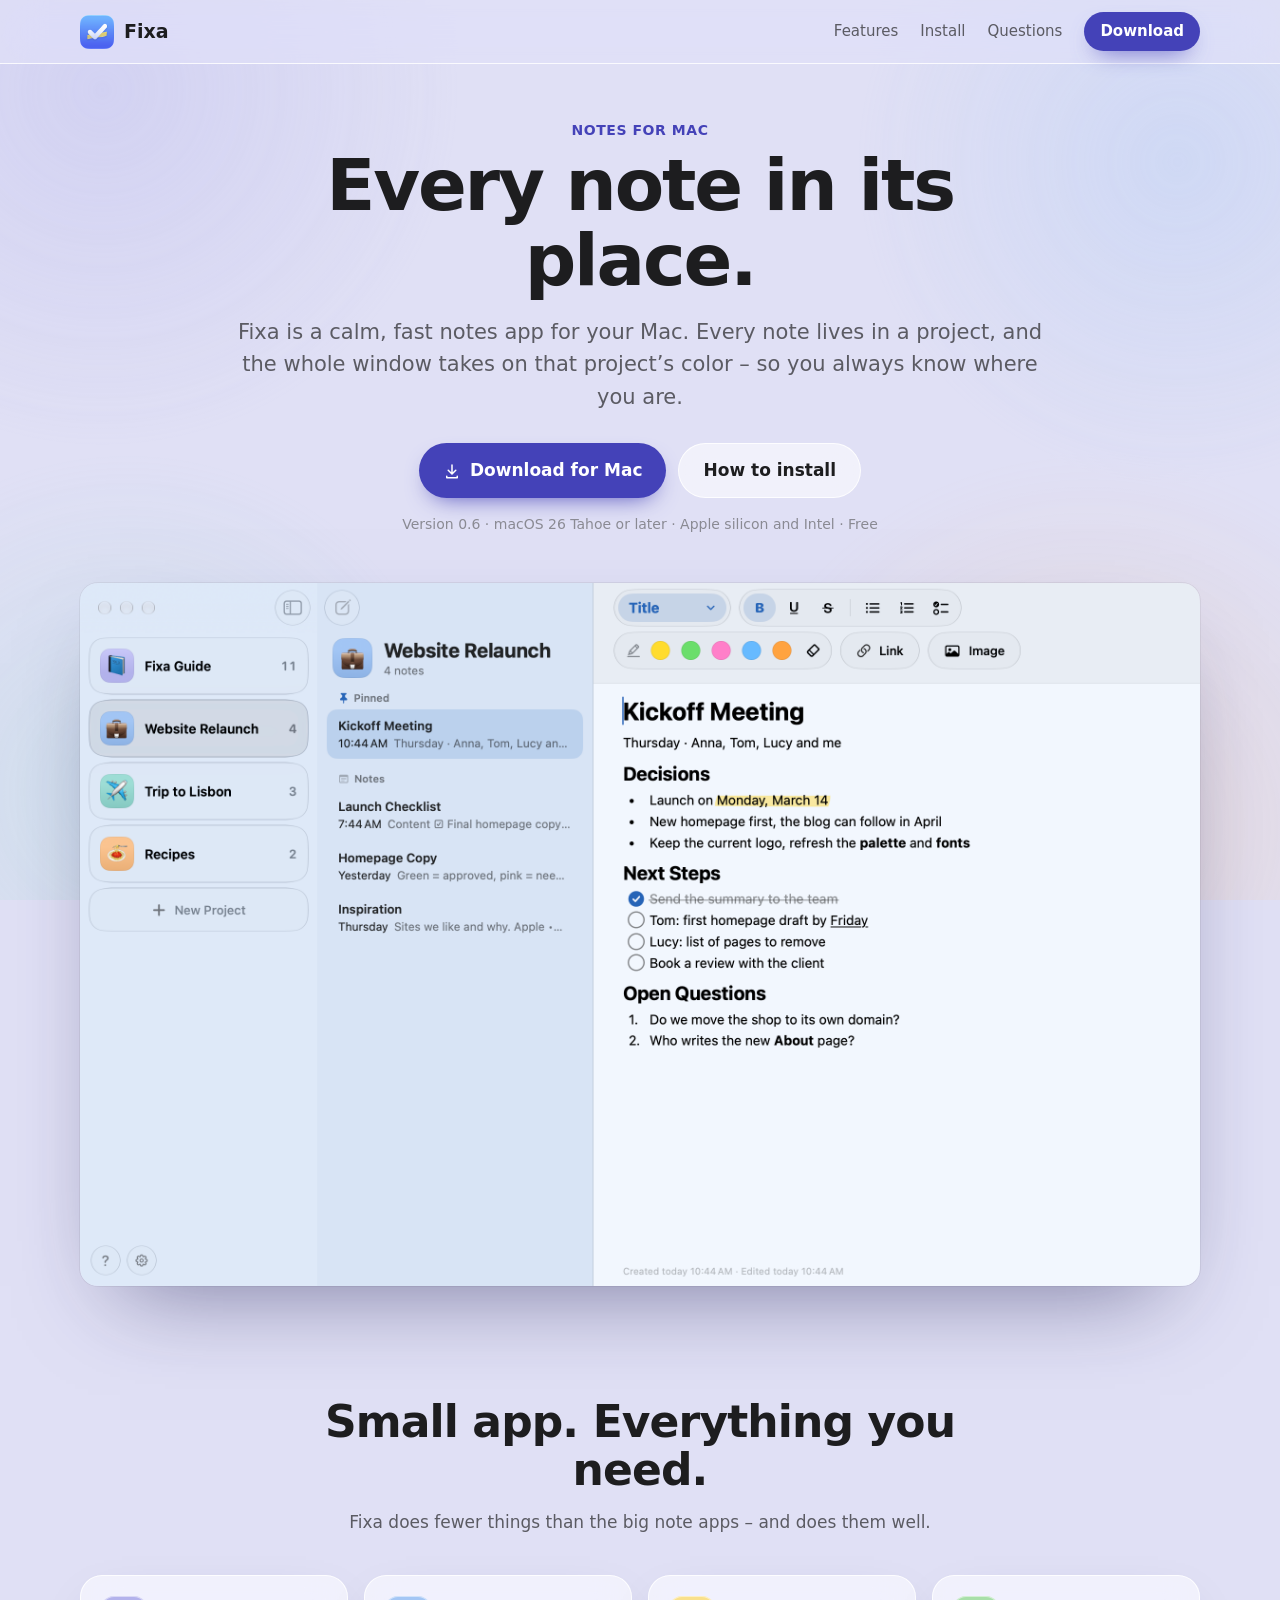
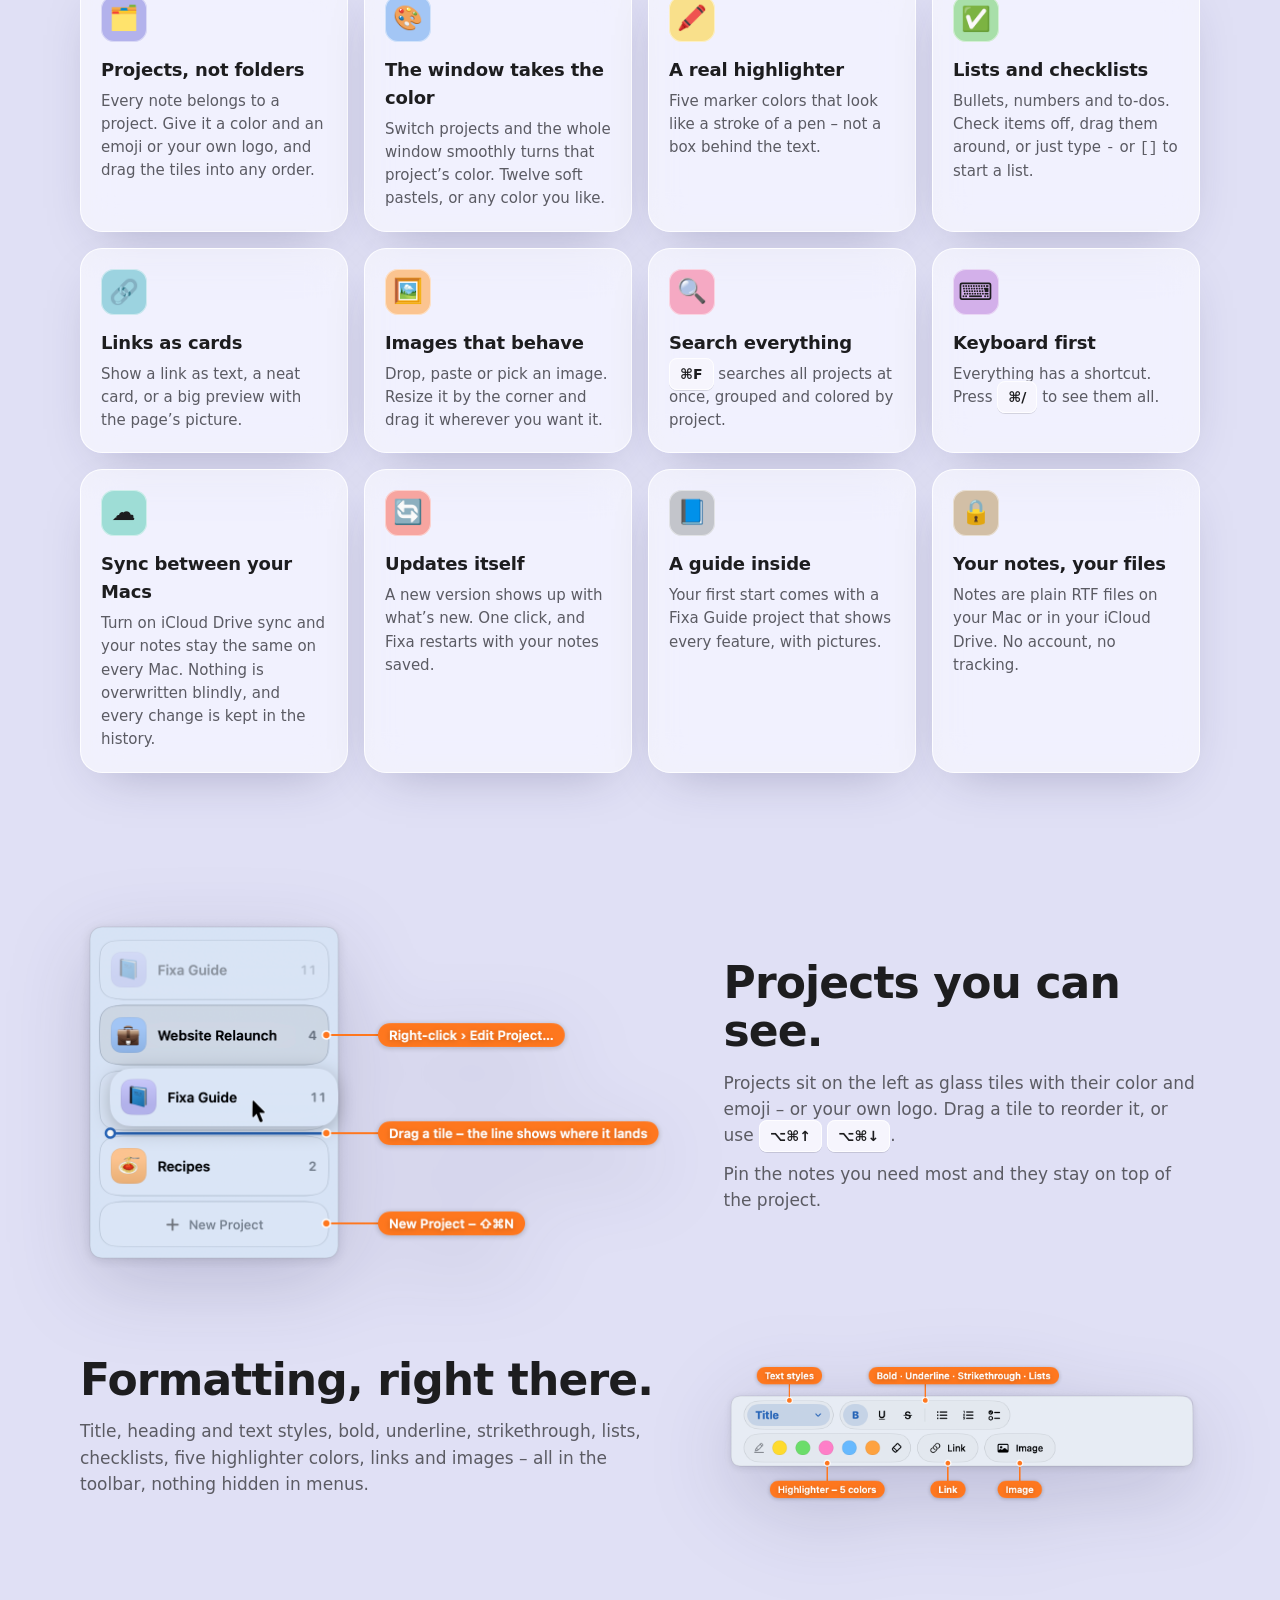
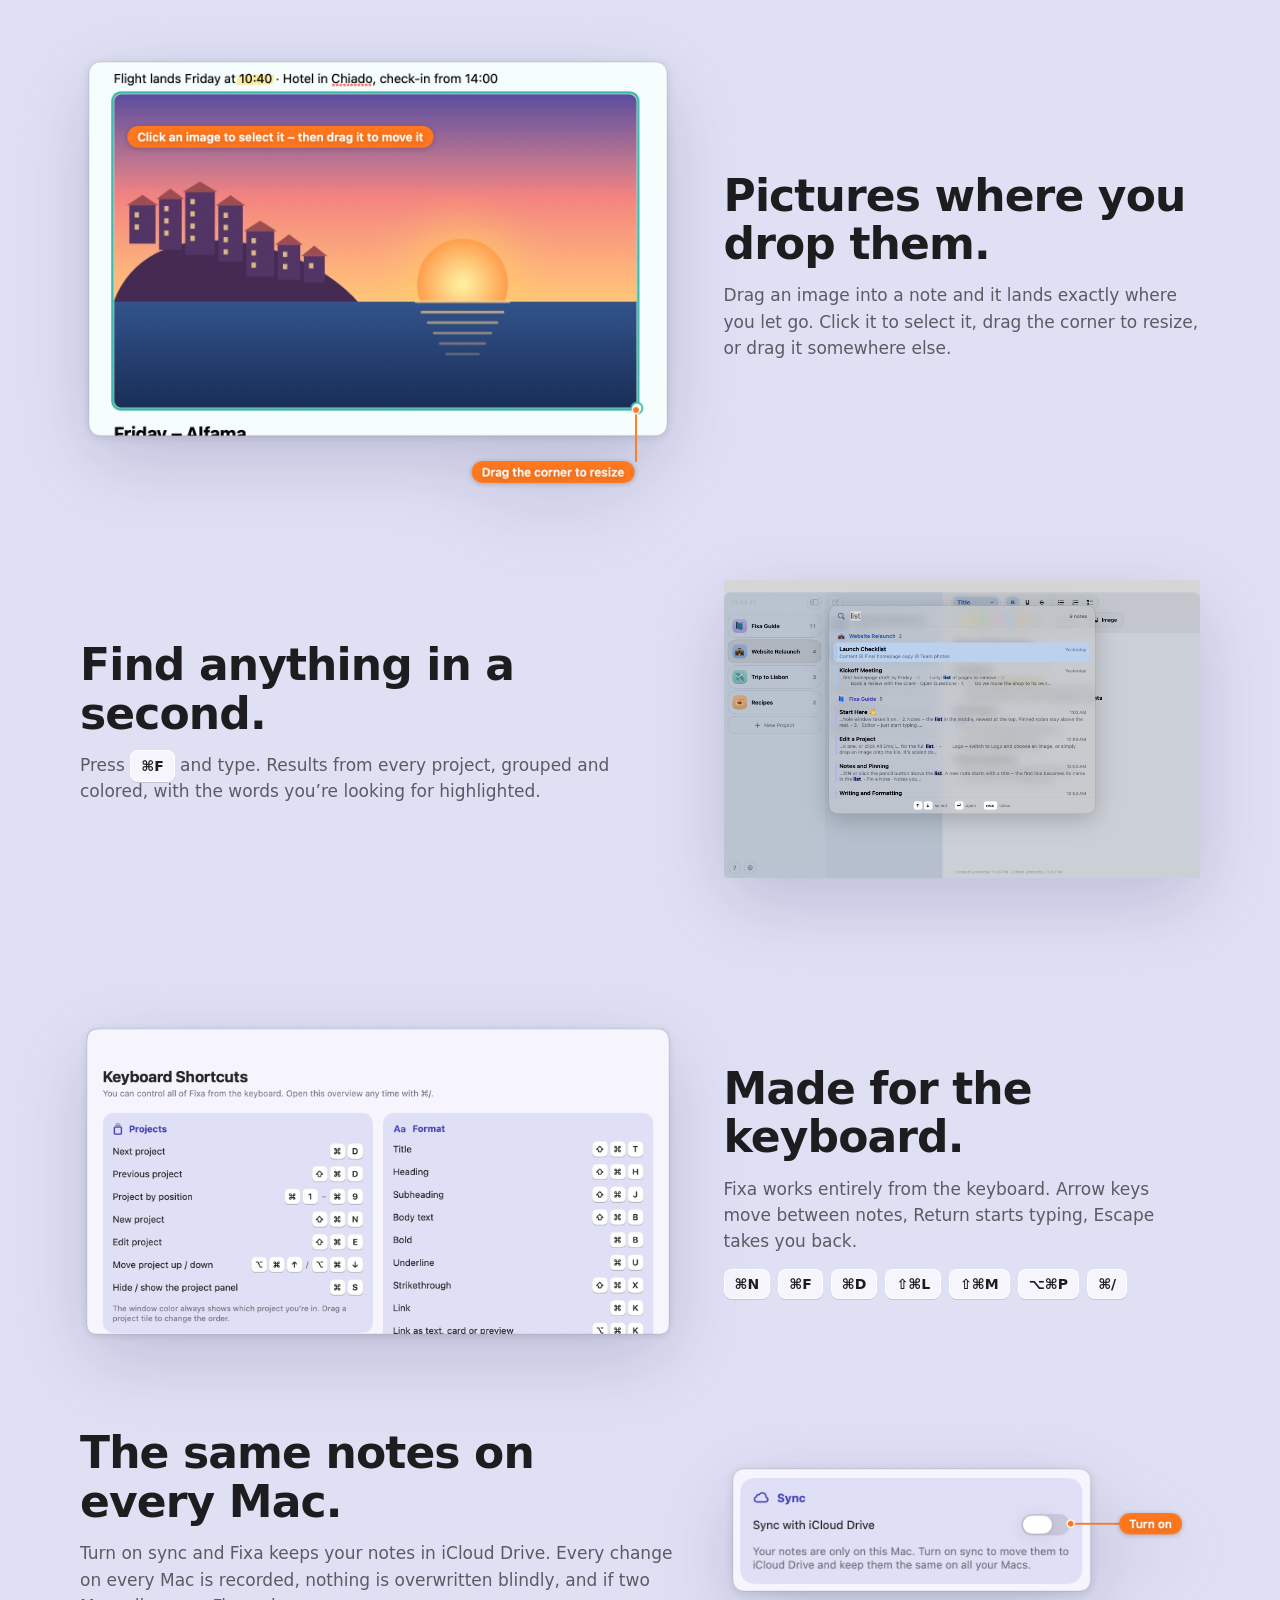
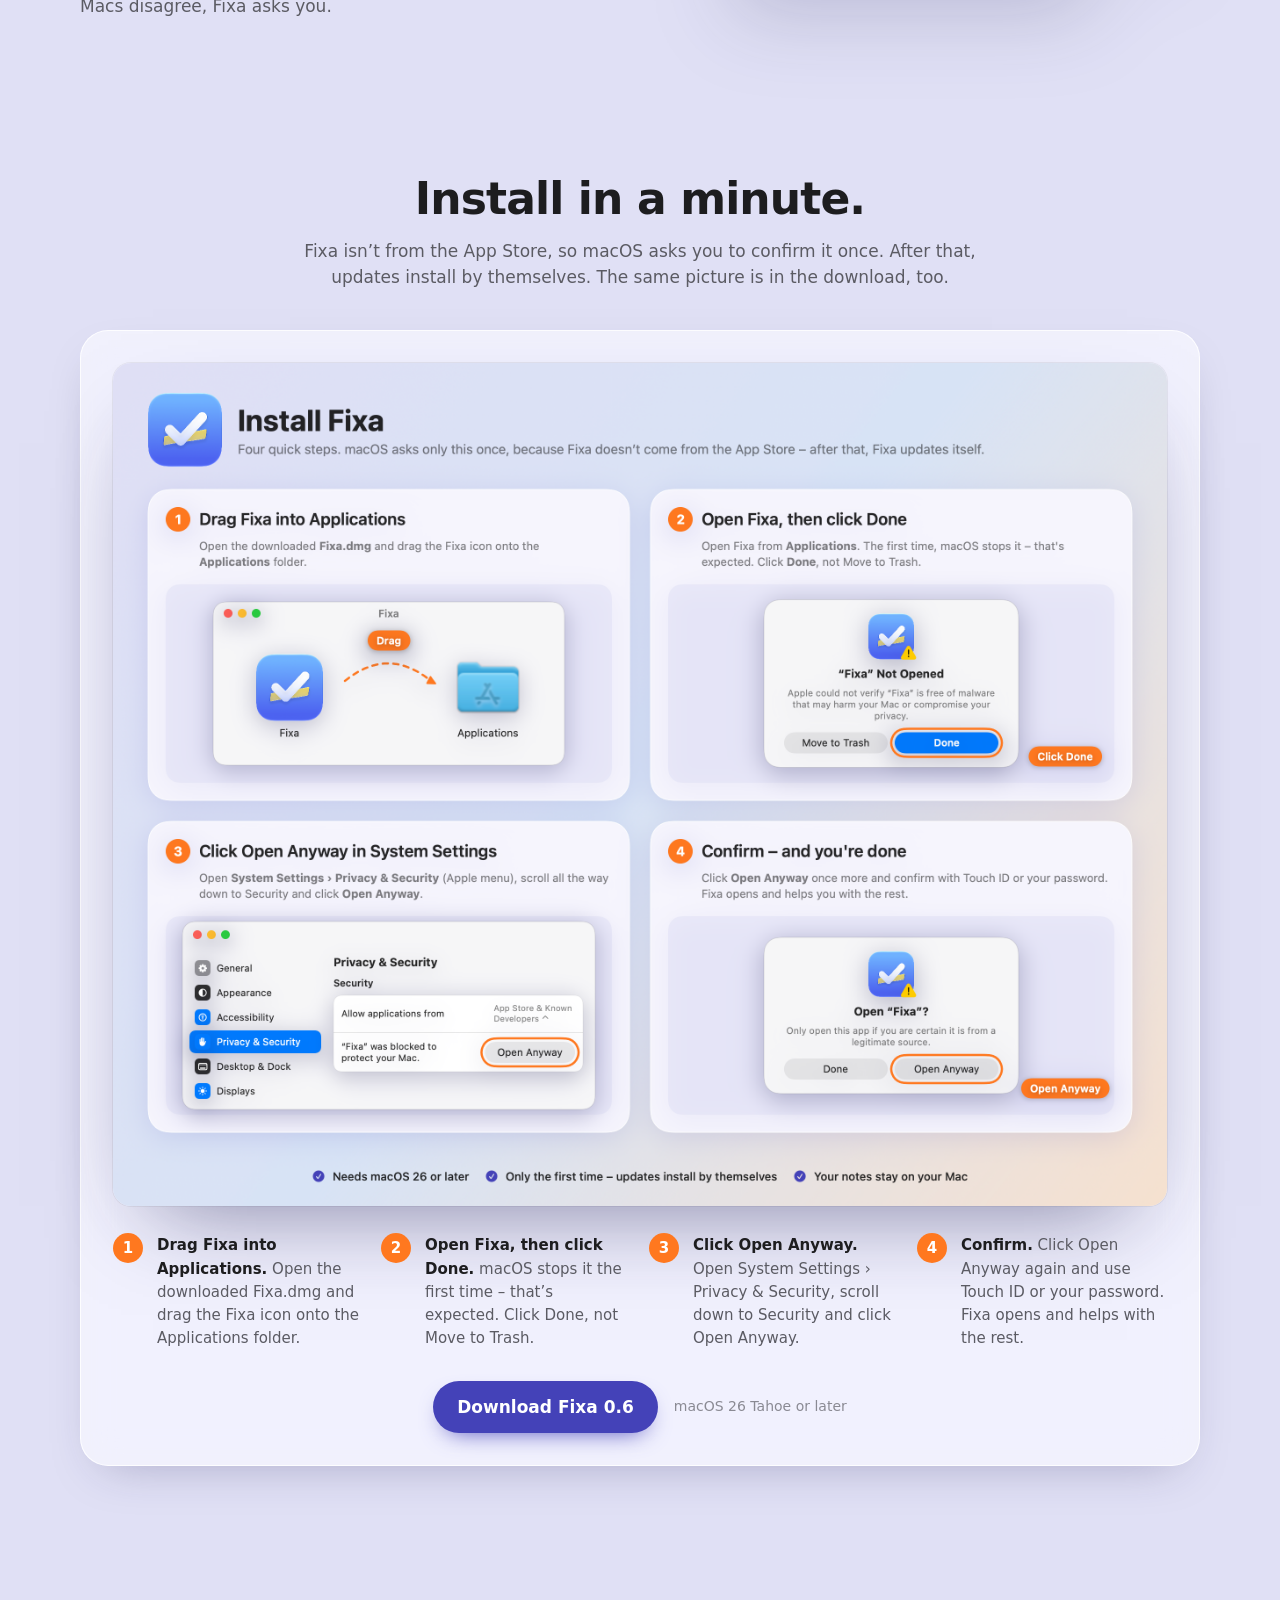
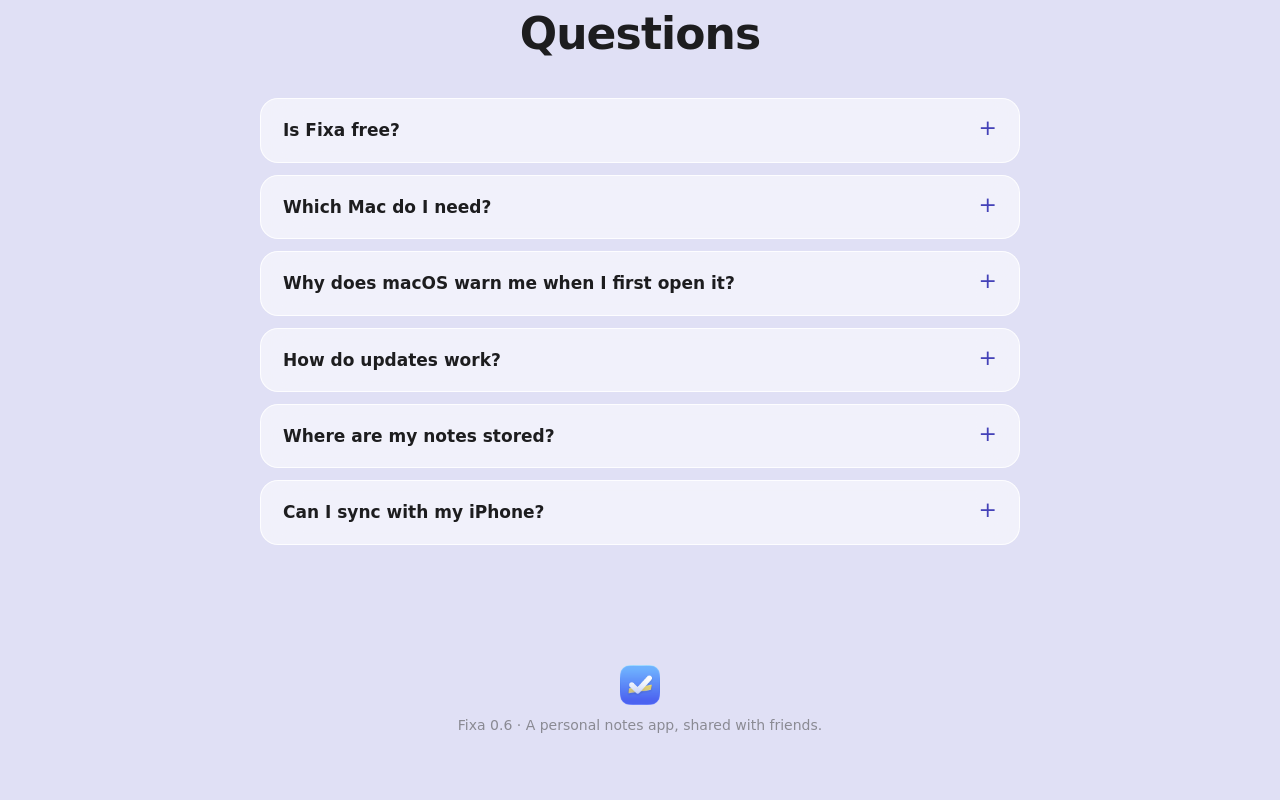
==== index.html @ 9f26b37b "Fixa 0.6 Co-Authored-By: Claude Opus 5.5 <noreply@anthropic.com>" ====
<!doctype html>
<html lang="en" data-project="lavender">
<head>
    <meta charset="utf-8">
    <meta name="viewport" content="width=device-width, initial-scale=1">
    <title>Fixa – Notes for Mac, Sorted by Project</title>
    <meta name="description" content="Fixa is a calm, fast notes app for the Mac. Every note lives in a project, and the whole window takes on that project’s color.">
    <meta name="theme-color" content="#E0E0F5" media="(prefers-color-scheme: light)">
    <meta name="theme-color" content="#2C2C33" media="(prefers-color-scheme: dark)">
    <meta property="og:title" content="Fixa – Notes for Mac, Sorted by Project">
    <meta property="og:description" content="A calm, fast notes app for the Mac. Projects, colors, a real highlighter, checklists and sync between your Macs.">
    <meta property="og:image" content="https://fixa-notes-app.github.io/images/window.png">
    <meta property="og:url" content="https://fixa-notes-app.github.io/">
    <meta property="og:type" content="website">
    <meta name="twitter:card" content="summary_large_image">
    <link rel="icon" type="image/png" href="images/icon.png">
    <link rel="apple-touch-icon" href="images/icon.png">
    <link rel="stylesheet" href="style.css">
</head>
<body>
<div class="blobs" aria-hidden="true"></div>

<header class="bar">
    <div class="wrap">
        <a class="brand" href="#top"><img src="images/icon.png" alt=""> Fixa</a>
        <nav>
            <a href="#features">Features</a>
            <a href="#install">Install</a>
            <a href="#faq">Questions</a>
            <a class="button small" href="https://github.com/fixa-notes-app/fixa-notes-app.github.io/releases/latest/download/Fixa.dmg">Download</a>
        </nav>
    </div>
</header>

<main id="top">
    <section class="hero" data-project="lavender">
        <div class="wrap">
            <p class="eyebrow">Notes for Mac</p>
            <h1>Every note in its place.</h1>
            <p class="lead">Fixa is a calm, fast notes app for your Mac. Every note lives in a project, and the whole window takes on that project’s color – so you always know where you are.</p>
            <div class="actions">
                <a class="button" href="https://github.com/fixa-notes-app/fixa-notes-app.github.io/releases/latest/download/Fixa.dmg">
                    <svg width="18" height="18" viewBox="0 0 24 24" aria-hidden="true"><path fill="currentColor" d="M12 3a1 1 0 0 1 1 1v9.59l3.3-3.3a1 1 0 1 1 1.4 1.42l-5 5a1 1 0 0 1-1.4 0l-5-5a1 1 0 1 1 1.4-1.42l3.3 3.3V4a1 1 0 0 1 1-1Zm-7 15a1 1 0 0 1 1 1v1h12v-1a1 1 0 1 1 2 0v2a1 1 0 0 1-1 1H5a1 1 0 0 1-1-1v-2a1 1 0 0 1 1-1Z"/></svg>
                    Download for Mac
                </a>
                <a class="button glass" href="#install">How to install</a>
            </div>
            <p class="meta">Version 0.6 · macOS 26 Tahoe or later · Apple silicon and Intel · Free</p>
            <img class="shot" src="images/window.png" width="2360" height="1480" alt="Fixa window: projects on the left, notes in the middle, the editor on the right">
        </div>
    </section>

    <section id="features" data-project="blue">
        <div class="wrap">
            <div class="section-head">
                <h2>Small app. Everything you need.</h2>
                <p>Fixa does fewer things than the big note apps – and does them well.</p>
            </div>
            <div class="features">
                <article class="tile" style="--tile: #B3B2EC"><div class="badge">🗂️</div><h3>Projects, not folders</h3><p>Every note belongs to a project. Give it a color and an emoji or your own logo, and drag the tiles into any order.</p></article>
                <article class="tile" style="--tile: #A3C6F5"><div class="badge">🎨</div><h3>The window takes the color</h3><p>Switch projects and the whole window smoothly turns that project’s color. Twelve soft pastels, or any color you like.</p></article>
                <article class="tile" style="--tile: #F9E08B"><div class="badge">🖍️</div><h3>A real highlighter</h3><p>Five marker colors that look like a stroke of a pen – not a box behind the text.</p></article>
                <article class="tile" style="--tile: #A8DFA9"><div class="badge">✅</div><h3>Lists and checklists</h3><p>Bullets, numbers and to-dos. Check items off, drag them around, or just type <code>-</code> or <code>[]</code> to start a list.</p></article>
                <article class="tile" style="--tile: #9CD3E0"><div class="badge">🔗</div><h3>Links as cards</h3><p>Show a link as text, a neat card, or a big preview with the page’s picture.</p></article>
                <article class="tile" style="--tile: #FBC490"><div class="badge">🖼️</div><h3>Images that behave</h3><p>Drop, paste or pick an image. Resize it by the corner and drag it wherever you want it.</p></article>
                <article class="tile" style="--tile: #F5A9C3"><div class="badge">🔍</div><h3>Search everything</h3><p><kbd>⌘F</kbd> searches all projects at once, grouped and colored by project.</p></article>
                <article class="tile" style="--tile: #D3B0EA"><div class="badge">⌨️</div><h3>Keyboard first</h3><p>Everything has a shortcut. Press <kbd>⌘/</kbd> to see them all.</p></article>
                <article class="tile" style="--tile: #9EDDD6"><div class="badge">☁️</div><h3>Sync between your Macs</h3><p>Turn on iCloud Drive sync and your notes stay the same on every Mac. Nothing is overwritten blindly, and every change is kept in the history.</p></article>
                <article class="tile" style="--tile: #F7A5A0"><div class="badge">🔄</div><h3>Updates itself</h3><p>A new version shows up with what’s new. One click, and Fixa restarts with your notes saved.</p></article>
                <article class="tile" style="--tile: #C3C5CB"><div class="badge">📘</div><h3>A guide inside</h3><p>Your first start comes with a Fixa Guide project that shows every feature, with pictures.</p></article>
                <article class="tile" style="--tile: #D2BFA6"><div class="badge">🔒</div><h3>Your notes, your files</h3><p>Notes are plain RTF files on your Mac or in your iCloud Drive. No account, no tracking.</p></article>
            </div>
        </div>
    </section>

    <section data-project="teal">
        <div class="wrap">
            <div class="showcase">
                <img class="shot" src="images/guide-projects.png" width="1200" height="708" loading="lazy" alt="Project tiles with a drag in progress">
                <div class="text">
                    <h2>Projects you can see.</h2>
                    <p>Projects sit on the left as glass tiles with their color and emoji – or your own logo. Drag a tile to reorder it, or use <kbd>⌥⌘↑</kbd> <kbd>⌥⌘↓</kbd>.</p>
                    <p>Pin the notes you need most and they stay on top of the project.</p>
                </div>
            </div>
            <div class="showcase flip">
                <img class="shot" src="images/guide-format-bar.png" width="1310" height="392" loading="lazy" alt="Formatting toolbar: text styles, bold, underline, strikethrough, lists, highlighter colors, link and image">
                <div class="text">
                    <h2>Formatting, right there.</h2>
                    <p>Title, heading and text styles, bold, underline, strikethrough, lists, checklists, five highlighter colors, links and images – all in the toolbar, nothing hidden in menus.</p>
                </div>
            </div>
        </div>
    </section>

    <section data-project="peach">
        <div class="wrap">
            <div class="showcase">
                <img class="shot" src="images/guide-images.png" width="1310" height="964" loading="lazy" alt="A selected image in a note with a resize handle">
                <div class="text">
                    <h2>Pictures where you drop them.</h2>
                    <p>Drag an image into a note and it lands exactly where you let go. Click it to select it, drag the corner to resize, or drag it somewhere else.</p>
                </div>
            </div>
            <div class="showcase flip">
                <img class="shot" src="images/guide-search.png" width="1840" height="1154" loading="lazy" alt="Search across all projects with results grouped by project">
                <div class="text">
                    <h2>Find anything in a second.</h2>
                    <p>Press <kbd>⌘F</kbd> and type. Results from every project, grouped and colored, with the words you’re looking for highlighted.</p>
                </div>
            </div>
        </div>
    </section>

    <section data-project="pink">
        <div class="wrap">
            <div class="showcase">
                <img class="shot" src="images/guide-shortcuts.png" width="1680" height="900" loading="lazy" alt="Keyboard shortcuts overview">
                <div class="text">
                    <h2>Made for the keyboard.</h2>
                    <p>Fixa works entirely from the keyboard. Arrow keys move between notes, Return starts typing, Escape takes you back.</p>
                    <div class="keys"><kbd>⌘N</kbd><kbd>⌘F</kbd><kbd>⌘D</kbd><kbd>⇧⌘L</kbd><kbd>⇧⌘M</kbd><kbd>⌥⌘P</kbd><kbd>⌘/</kbd></div>
                </div>
            </div>
            <div class="showcase flip">
                <img class="shot" src="images/guide-sync.png" width="1060" height="312" loading="lazy" alt="Sync with iCloud Drive switch in Settings">
                <div class="text">
                    <h2>The same notes on every Mac.</h2>
                    <p>Turn on sync and Fixa keeps your notes in iCloud Drive. Every change on every Mac is recorded, nothing is overwritten blindly, and if two Macs disagree, Fixa asks you.</p>
                </div>
            </div>
        </div>
    </section>

    <section id="install" data-project="green">
        <div class="wrap">
            <div class="section-head">
                <h2>Install in a minute.</h2>
                <p>Fixa isn’t from the App Store, so macOS asks you to confirm it once. After that, updates install by themselves. The same picture is in the download, too.</p>
            </div>
            <div class="card">
                <img class="shot" src="images/install.png" width="2400" height="1920" loading="lazy" alt="Four installation steps: drag Fixa into Applications, open it and click Done, click Open Anyway in System Settings › Privacy & Security, confirm Open Anyway">
                <ol class="steps">
                    <li><strong>Drag Fixa into Applications.</strong> Open the downloaded Fixa.dmg and drag the Fixa icon onto the Applications folder.</li>
                    <li><strong>Open Fixa, then click Done.</strong> macOS stops it the first time – that’s expected. Click Done, not Move to Trash.</li>
                    <li><strong>Click Open Anyway.</strong> Open System Settings › Privacy & Security, scroll down to Security and click Open Anyway.</li>
                    <li><strong>Confirm.</strong> Click Open Anyway again and use Touch ID or your password. Fixa opens and helps with the rest.</li>
                </ol>
                <div class="install-download">
                    <a class="button" href="https://github.com/fixa-notes-app/fixa-notes-app.github.io/releases/latest/download/Fixa.dmg">Download Fixa 0.6</a>
                    <span>macOS 26 Tahoe or later</span>
                </div>
            </div>
        </div>
    </section>

    <section id="faq" data-project="lilac">
        <div class="wrap">
            <div class="section-head">
                <h2>Questions</h2>
            </div>
            <div class="faq">
                <details>
                    <summary>Is Fixa free?</summary>
                    <p>Yes. It’s a personal project, shared with friends.</p>
                </details>
                <details>
                    <summary>Which Mac do I need?</summary>
                    <p>Any Mac with macOS 26 Tahoe or later – Apple silicon or Intel.</p>
                </details>
                <details>
                    <summary>Why does macOS warn me when I first open it?</summary>
                    <p>Apps from outside the App Store need a paid Apple developer certificate to skip that warning. Fixa doesn’t have one, so macOS asks you to confirm it once – see <a href="#install">Install</a>. Updates come from inside Fixa and don’t ask again.</p>
                </details>
                <details>
                    <summary>How do updates work?</summary>
                    <p>Fixa checks for a new version once a day while you’re using it. You’ll see what’s new and update with one click – your notes are saved and Fixa opens again. Only updates signed by the author are installed.</p>
                </details>
                <details>
                    <summary>Where are my notes stored?</summary>
                    <p>In a folder on your Mac, or with sync turned on in iCloud Drive › Fixa. Every note is a regular RTF file, so you can open it even without Fixa – in TextEdit, for example.</p>
                </details>
                <details>
                    <summary>Can I sync with my iPhone?</summary>
                    <p>Not yet – Fixa is a Mac app. Sync works between all your Macs signed in to the same Apple Account.</p>
                </details>
            </div>
        </div>
    </section>
</main>

<footer>
    <img src="images/icon.png" alt="">
    Fixa 0.6 · A personal notes app, shared with friends.
</footer>

<script>
    // Stránka se přebarvuje podle sekce uprostřed obrazovky – jako okno Fixy při přepnutí projektu.
    const sections = [...document.querySelectorAll("section[data-project]")];
    const root = document.documentElement;
    const observer = new IntersectionObserver((entries) => {
        for (const entry of entries) {
            if (entry.isIntersecting) root.dataset.project = entry.target.dataset.project;
        }
    }, { rootMargin: "-45% 0px -45% 0px" });
    sections.forEach((section) => observer.observe(section));
</script>
</body>
</html>
---- style.css ----
/* Web Fixy – barvy jsou motivy projektů z aplikace (ProjectTheme: canvas, paper, accent) a stránka se při posouvání
   plynule přebarvuje podle sekce, stejně jako okno Fixy při přepnutí projektu. */

@property --canvas { syntax: '<color>'; inherits: true; initial-value: #E0E0F5; }
@property --paper { syntax: '<color>'; inherits: true; initial-value: #F6F5FD; }
@property --accent { syntax: '<color>'; inherits: true; initial-value: #4442B8; }

:root {
    --canvas: #E0E0F5;
    --paper: #F6F5FD;
    --accent: #4442B8;
    --ink: #1d1d1f;
    --ink-2: #5b5b63;
    --ink-3: #8a8a93;
    --glass: rgba(255, 255, 255, 0.55);
    --glass-edge: rgba(255, 255, 255, 0.85);
    --shadow: 0 18px 50px -24px rgba(40, 36, 90, 0.35);
    --callout: #FF781F;
    color-scheme: light;
    transition: --canvas 0.6s ease, --paper 0.6s ease, --accent 0.6s ease;
}

:root[data-project="lavender"] { --canvas: #E0E0F5; --paper: #F6F5FD; --accent: #4442B8; }
:root[data-project="blue"]     { --canvas: #D8E4F5; --paper: #F3F7FD; --accent: #2765B8; }
:root[data-project="teal"]     { --canvas: #DCF5F2; --paper: #F4FDFC; --accent: #1E8C80; }
:root[data-project="peach"]    { --canvas: #F5E2D0; --paper: #FDF6F0; --accent: #B8671C; }
:root[data-project="pink"]     { --canvas: #F5DAE3; --paper: #FDF3F7; --accent: #B82F5D; }
:root[data-project="green"]    { --canvas: #E0F5E0; --paper: #F5FDF6; --accent: #2E8C30; }
:root[data-project="lilac"]    { --canvas: #ECE0F5; --paper: #FAF5FD; --accent: #8941B8; }

@media (prefers-color-scheme: dark) {
    :root {
        --ink: #f5f5f7;
        --ink-2: #b4b4bc;
        --ink-3: #85858e;
        --glass: rgba(255, 255, 255, 0.06);
        --glass-edge: rgba(255, 255, 255, 0.12);
        --shadow: 0 18px 50px -24px rgba(0, 0, 0, 0.7);
        color-scheme: dark;
    }
    :root, :root[data-project="lavender"] { --canvas: #2C2C33; --paper: #212024; --accent: #817FE5; }
    :root[data-project="blue"]  { --canvas: #292D33; --paper: #1F2124; --accent: #679DE5; }
    :root[data-project="teal"]  { --canvas: #2B3332; --paper: #202423; --accent: #75E5D9; }
    :root[data-project="peach"] { --canvas: #332C26; --paper: #24211E; --accent: #E59950; }
    :root[data-project="pink"]  { --canvas: #332A2D; --paper: #242021; --accent: #E56E97; }
    :root[data-project="green"] { --canvas: #2C332C; --paper: #202421; --accent: #7FE581; }
    :root[data-project="lilac"] { --canvas: #302C33; --paper: #222024; --accent: #BD7FE5; }
}

* { box-sizing: border-box; }

html { scroll-behavior: smooth; scroll-padding-top: 80px; }

body {
    margin: 0;
    background: var(--canvas);
    color: var(--ink);
    font: 17px/1.55 -apple-system, BlinkMacSystemFont, "SF Pro Text", "Helvetica Neue", system-ui, sans-serif;
    -webkit-font-smoothing: antialiased;
    overflow-x: hidden;
}

/* Měkké barevné skvrny za sklem (jako pastelové dlaždice projektů). */
.blobs {
    position: fixed;
    inset: 0;
    z-index: -1;
    pointer-events: none;
    background:
        radial-gradient(40vw 40vw at 8% 10%, color-mix(in srgb, #B3B2EC 55%, transparent), transparent 70%),
        radial-gradient(36vw 36vw at 92% 18%, color-mix(in srgb, #A3C6F5 50%, transparent), transparent 70%),
        radial-gradient(42vw 42vw at 85% 92%, color-mix(in srgb, #FBC490 40%, transparent), transparent 70%),
        radial-gradient(38vw 38vw at 10% 88%, color-mix(in srgb, #9EDDD6 45%, transparent), transparent 70%);
    opacity: 0.55;
}
@media (prefers-color-scheme: dark) { .blobs { opacity: 0.16; } }

a { color: var(--accent); text-decoration: none; }
a:hover { text-decoration: underline; }

.wrap { width: min(1120px, 100% - 32px); margin-inline: auto; }

/* Lišta */
.bar {
    position: sticky;
    top: 0;
    z-index: 10;
    padding: 12px 0;
    background: color-mix(in srgb, var(--canvas) 70%, transparent);
    backdrop-filter: blur(20px) saturate(1.5);
    -webkit-backdrop-filter: blur(20px) saturate(1.5);
    border-bottom: 1px solid var(--glass-edge);
}
.bar .wrap { display: flex; align-items: center; gap: 12px; }
.brand { display: flex; align-items: center; gap: 10px; font-weight: 700; font-size: 19px; color: var(--ink); }
.brand:hover { text-decoration: none; }
.brand img { width: 34px; height: 34px; }
.bar nav { margin-left: auto; display: flex; align-items: center; gap: 22px; font-size: 15px; }
.bar nav a:not(.button) { color: var(--ink-2); }
@media (max-width: 720px) { .bar nav a:not(.button) { display: none; } }

/* Tlačítka – plné v akcentu (jako hlavní tlačítko Fixy) a skleněné */
.button {
    display: inline-flex;
    align-items: center;
    gap: 9px;
    padding: 13px 24px;
    border-radius: 999px;
    font-weight: 600;
    font-size: 17px;
    background: var(--accent);
    color: #fff;
    box-shadow: 0 10px 24px -12px var(--accent);
    transition: transform 0.15s ease, box-shadow 0.15s ease;
}
.button:hover { text-decoration: none; transform: translateY(-1px); box-shadow: 0 14px 28px -12px var(--accent); }
.button.small { padding: 8px 16px; font-size: 15px; }
.button.glass {
    background: var(--glass);
    color: var(--ink);
    border: 1px solid var(--glass-edge);
    box-shadow: none;
    backdrop-filter: blur(16px);
    -webkit-backdrop-filter: blur(16px);
}
@media (prefers-color-scheme: dark) { .button:not(.glass) { color: #111; } }

/* Úvod – bez velké ikony (je v liště), aby byl snímek okna vidět hned bez posouvání. */
.hero { padding: 56px 0 40px; text-align: center; }
.eyebrow { font-size: 14px; font-weight: 600; letter-spacing: 0.04em; text-transform: uppercase; color: var(--accent); margin: 0 0 6px; }
h1 { font-size: clamp(40px, 7vw, 72px); line-height: 1.04; letter-spacing: -0.03em; margin: 0 auto 18px; max-width: 13ch; }
.lead { font-size: clamp(18px, 2.2vw, 21px); color: var(--ink-2); max-width: 40em; margin: 0 auto 30px; }
.actions { display: flex; flex-wrap: wrap; gap: 12px; justify-content: center; }
.meta { margin-top: 16px; font-size: 14px; color: var(--ink-3); }
.shot {
    display: block;
    width: 100%;
    height: auto;
    border-radius: 18px;
    box-shadow: 0 40px 90px -40px rgba(30, 28, 80, 0.55), 0 0 0 1px rgba(0, 0, 0, 0.06);
}
.hero .shot { margin-top: 48px; }

/* Sekce */
section { padding: 72px 0; }
h2 { font-size: clamp(30px, 4.4vw, 44px); line-height: 1.1; letter-spacing: -0.02em; margin: 0 0 14px; }
.section-head { text-align: center; max-width: 40em; margin: 0 auto 40px; }
.section-head p { color: var(--ink-2); margin: 0; }

/* Funkce – jako dlaždice projektů: emoji na pastelové barvě, název, text */
.features { display: grid; grid-template-columns: repeat(auto-fill, minmax(250px, 1fr)); gap: 16px; }
.tile {
    padding: 20px;
    border-radius: 22px;
    background: var(--glass);
    border: 1px solid var(--glass-edge);
    backdrop-filter: blur(18px) saturate(1.4);
    -webkit-backdrop-filter: blur(18px) saturate(1.4);
    box-shadow: var(--shadow);
}
.tile .badge {
    width: 46px;
    height: 46px;
    border-radius: 13px;
    display: grid;
    place-items: center;
    font-size: 24px;
    background: var(--tile);
    box-shadow: inset 0 0 0 1px rgba(255, 255, 255, 0.5);
}
.tile h3 { margin: 14px 0 6px; font-size: 18px; letter-spacing: -0.01em; }
.tile p { margin: 0; font-size: 15px; color: var(--ink-2); }

/* Ukázky – snímek a text vedle sebe */
.showcase { display: grid; grid-template-columns: 1.25fr 1fr; gap: 48px; align-items: center; }
.showcase + .showcase { margin-top: 88px; }
.showcase.flip .text { order: -1; }
.showcase .text p { color: var(--ink-2); margin: 0 0 12px; }
/* Obrázky z návodu mají vlastní rámeček – bez dalšího stínu a zaoblení. */
.showcase .shot { border-radius: 0; box-shadow: none; filter: drop-shadow(0 24px 40px rgba(30, 28, 80, 0.18)); }
.keys { display: flex; flex-wrap: wrap; gap: 8px; margin-top: 14px; }
kbd {
    font: 600 14px/1 -apple-system, BlinkMacSystemFont, system-ui, sans-serif;
    padding: 7px 10px;
    border-radius: 8px;
    background: var(--paper);
    border: 1px solid var(--glass-edge);
    box-shadow: 0 1px 0 rgba(0, 0, 0, 0.12);
    color: var(--ink);
}
@media (max-width: 820px) {
    .showcase { grid-template-columns: 1fr; gap: 22px; }
    .showcase.flip .text { order: 0; }
}

/* Instalace */
.card {
    padding: clamp(18px, 3vw, 32px);
    border-radius: 28px;
    background: var(--glass);
    border: 1px solid var(--glass-edge);
    backdrop-filter: blur(18px) saturate(1.4);
    -webkit-backdrop-filter: blur(18px) saturate(1.4);
    box-shadow: var(--shadow);
}
.steps { display: grid; grid-template-columns: repeat(auto-fit, minmax(230px, 1fr)); gap: 18px; padding: 0; margin: 28px 0 0; list-style: none; counter-reset: step; }
.steps li { counter-increment: step; position: relative; padding-left: 44px; color: var(--ink-2); font-size: 15px; }
.steps li strong { color: var(--ink); }
.steps li::before {
    content: counter(step);
    position: absolute;
    left: 0;
    top: -1px;
    width: 30px;
    height: 30px;
    border-radius: 50%;
    display: grid;
    place-items: center;
    font-weight: 700;
    color: #fff;
    background: var(--callout);
}
.install-download { display: flex; flex-wrap: wrap; align-items: center; gap: 16px; justify-content: center; margin-top: 30px; }
.install-download span { color: var(--ink-3); font-size: 14px; }

/* Otázky */
.faq { max-width: 760px; margin: 0 auto; display: grid; gap: 12px; }
details {
    padding: 18px 22px;
    border-radius: 18px;
    background: var(--glass);
    border: 1px solid var(--glass-edge);
    backdrop-filter: blur(18px);
    -webkit-backdrop-filter: blur(18px);
}
summary { cursor: pointer; font-weight: 600; list-style: none; display: flex; justify-content: space-between; gap: 12px; }
summary::-webkit-details-marker { display: none; }
summary::after { content: "+"; color: var(--accent); font-weight: 400; font-size: 22px; line-height: 1; }
details[open] summary::after { content: "–"; }
details p { margin: 10px 0 0; color: var(--ink-2); font-size: 16px; }

footer { padding: 48px 0 64px; text-align: center; color: var(--ink-3); font-size: 14px; }
footer img { width: 40px; height: 40px; display: block; margin: 0 auto 10px; }

@media (prefers-reduced-motion: reduce) {
    html { scroll-behavior: auto; }
    :root { transition: none; }
}
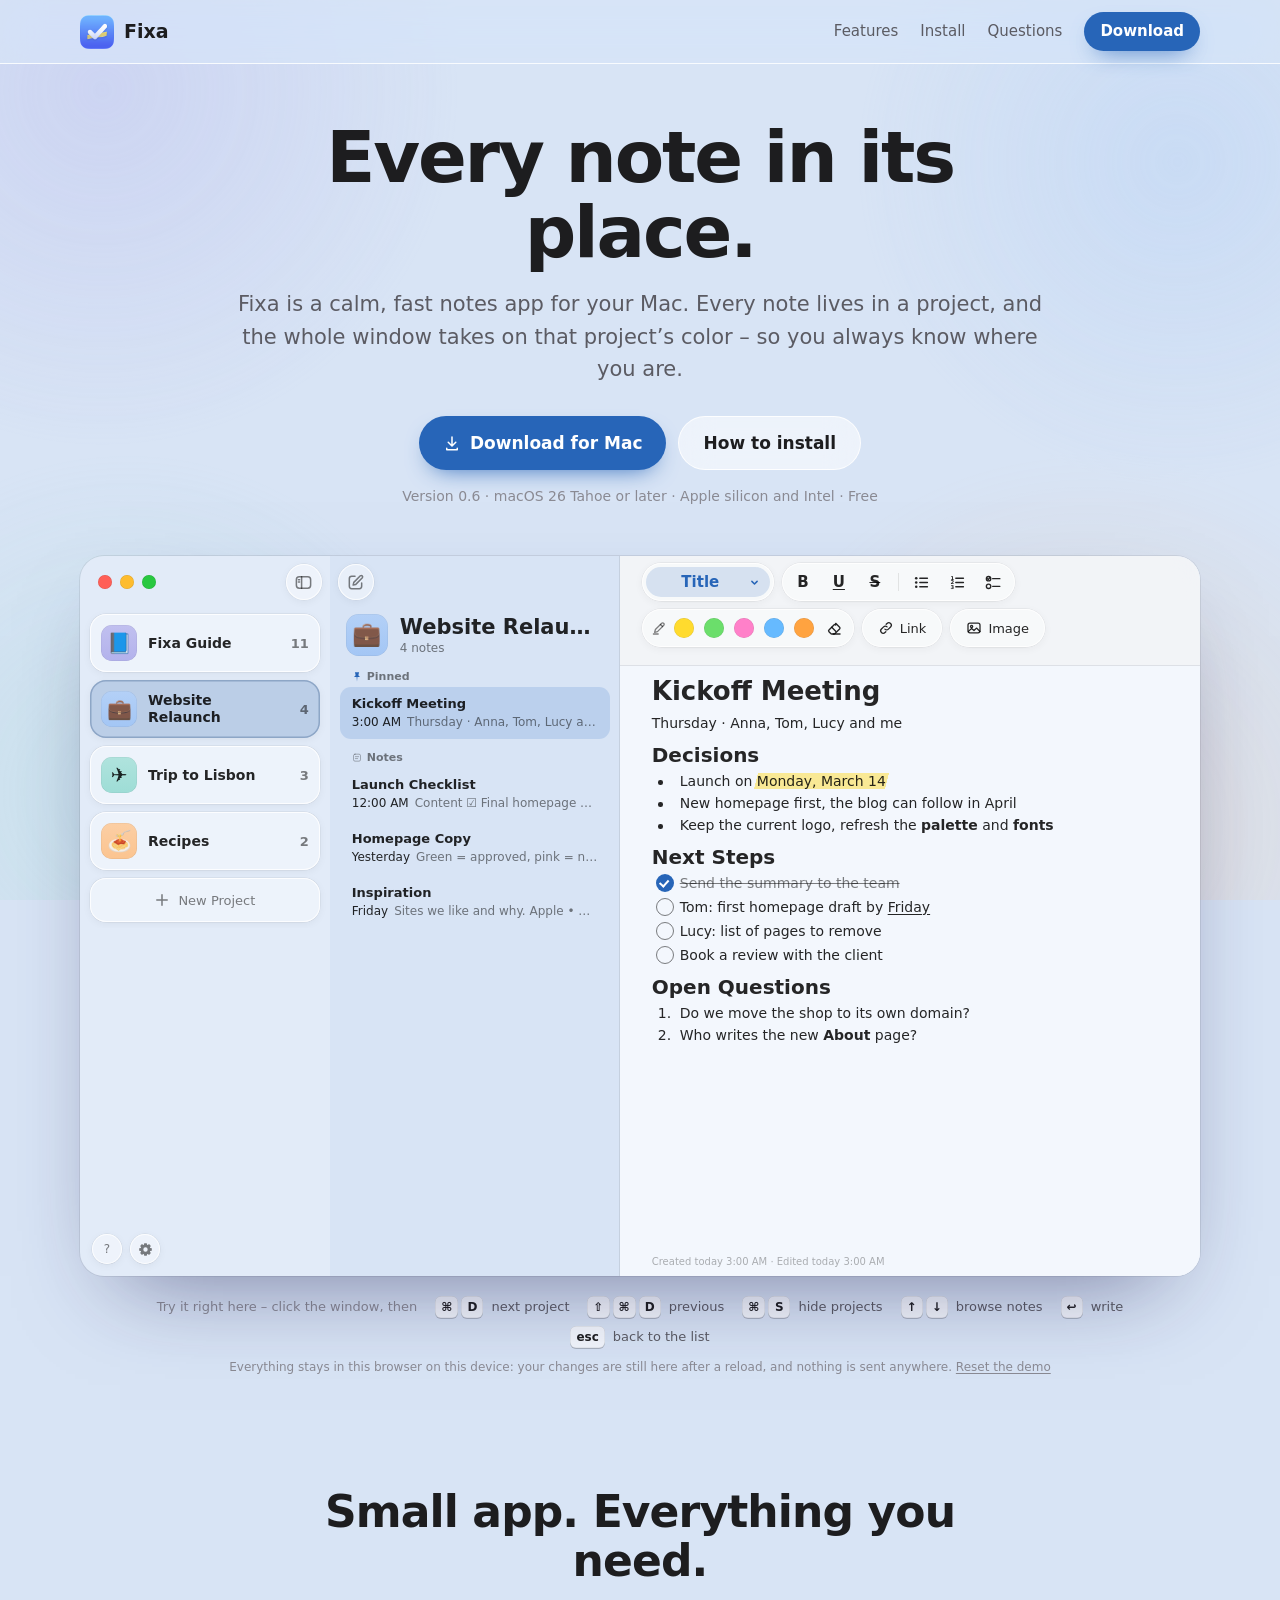
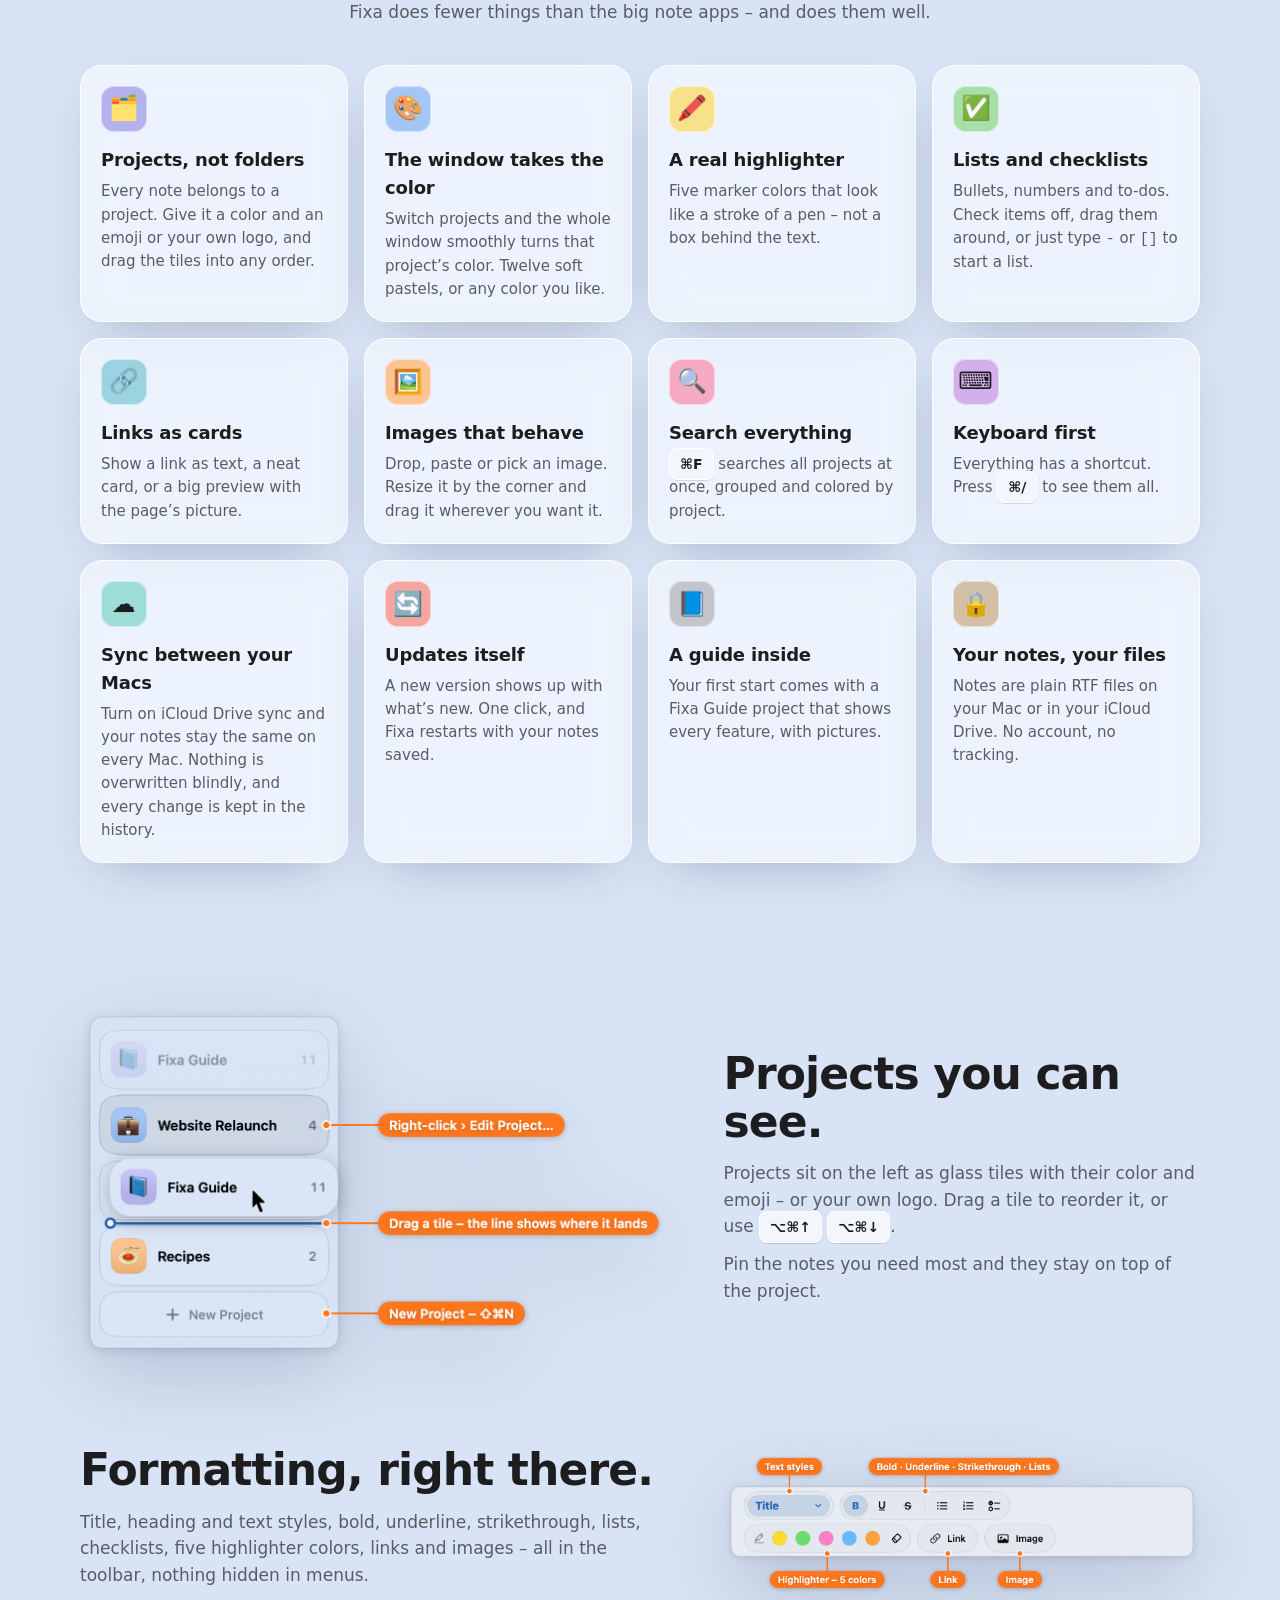
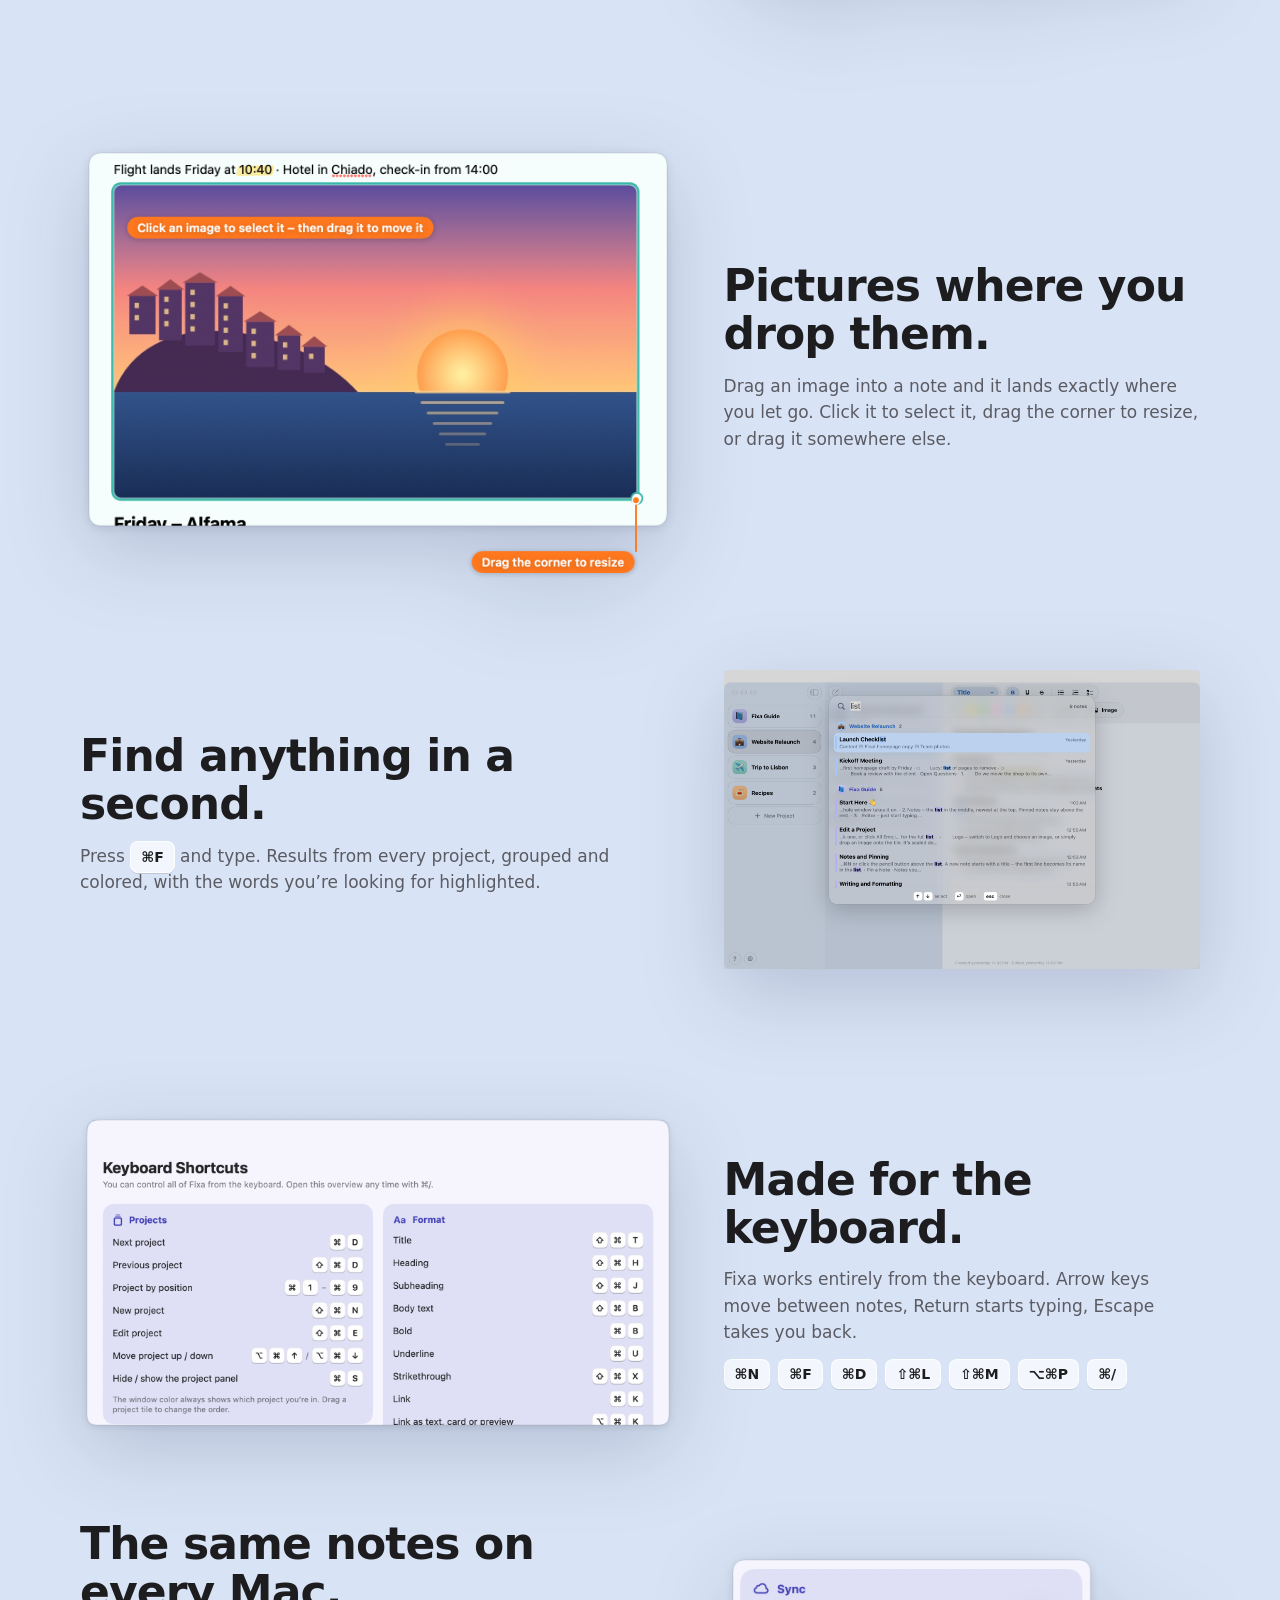
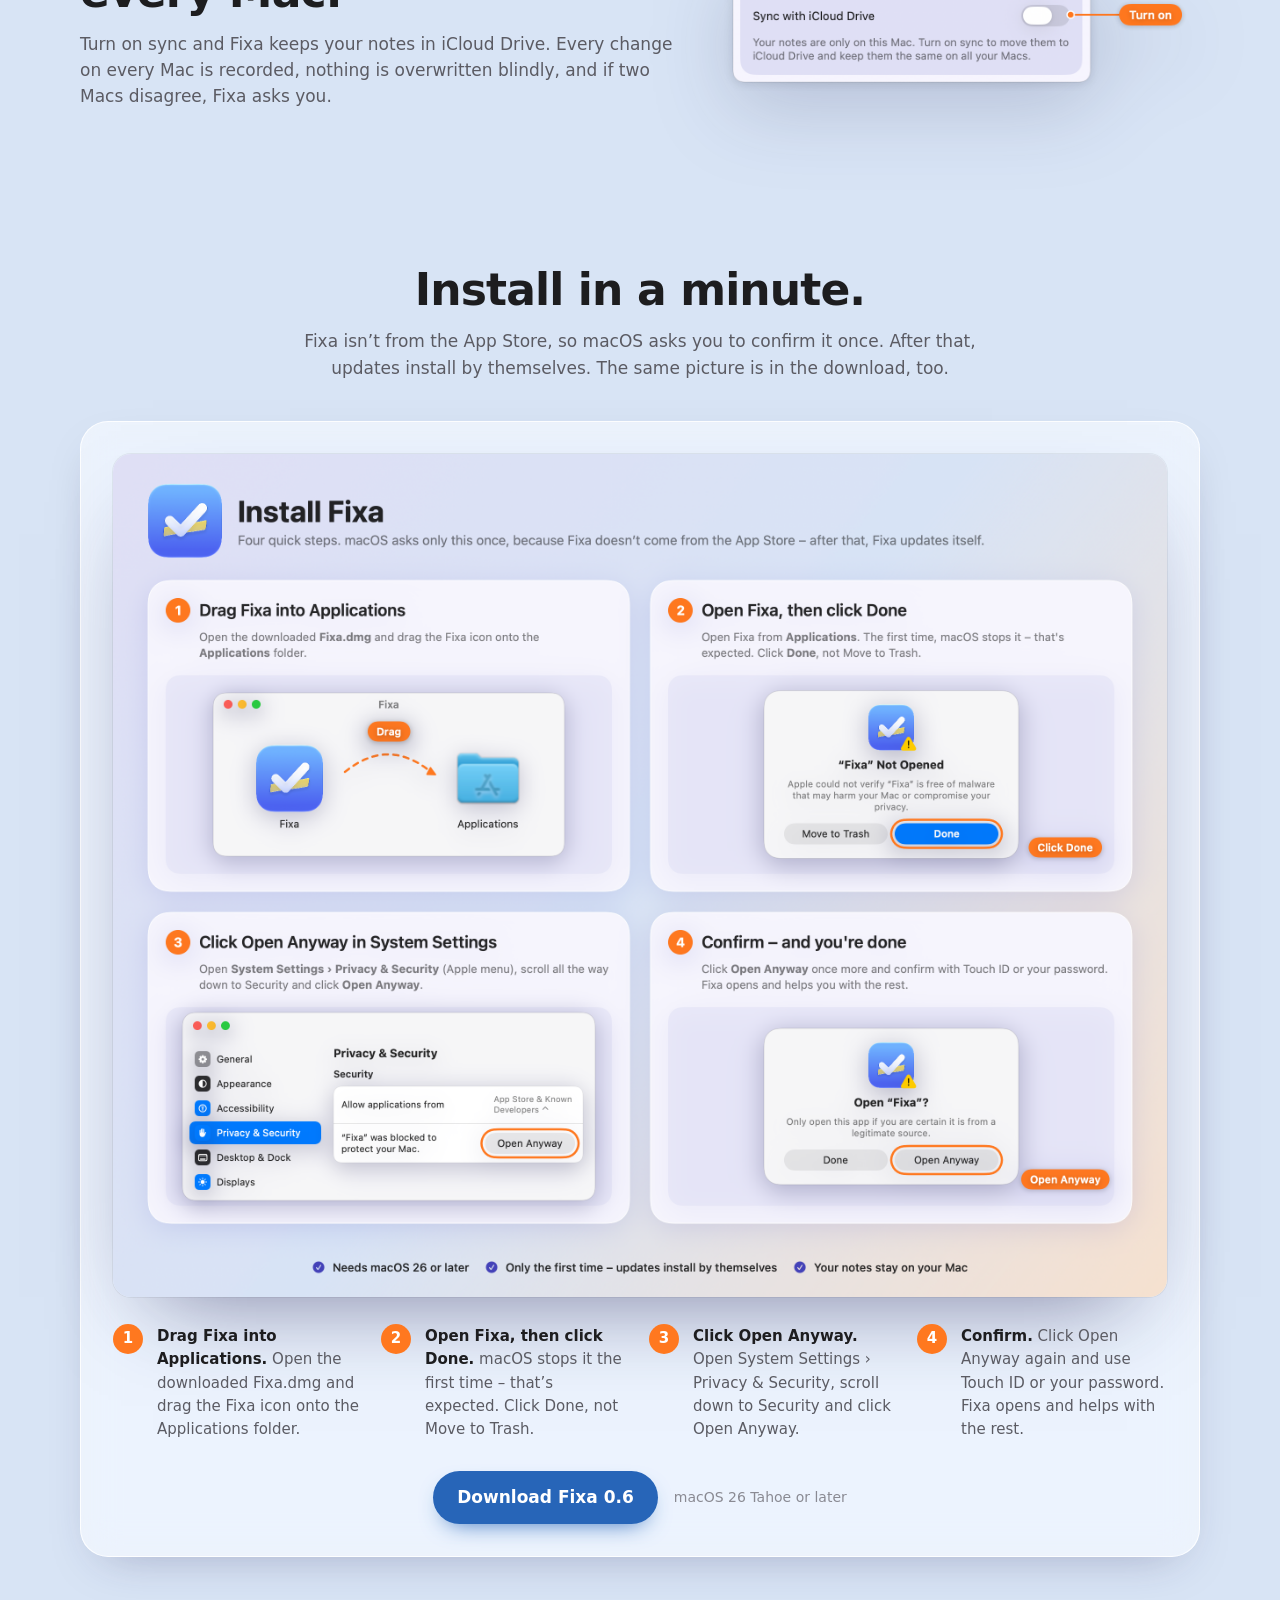
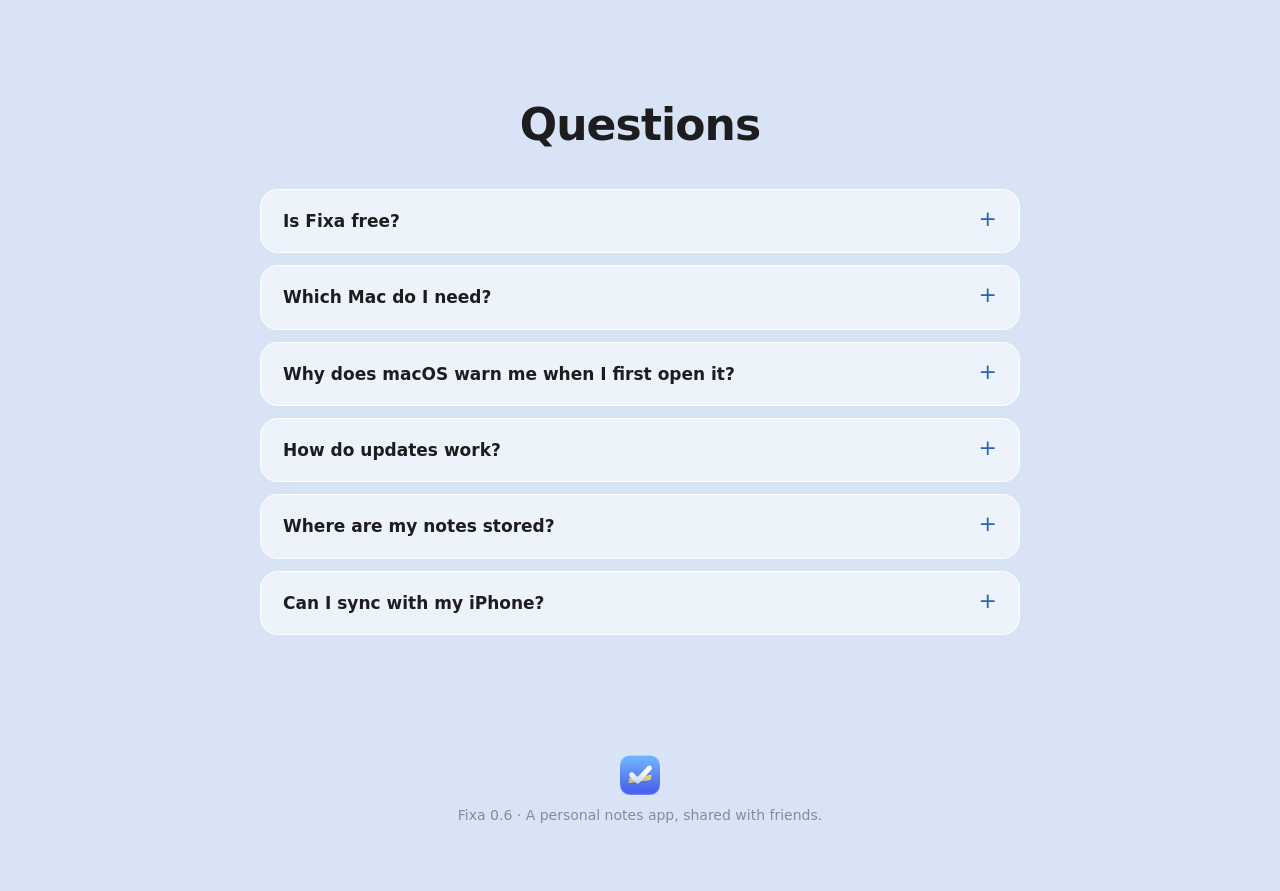
==== commit b48be9e3: "Fixa 0.6 Co-Authored-By: Claude Opus 5.5 <noreply@anthropic.com>" ====
--- a/index.html
+++ b/index.html
@@ -1,5 +1,5 @@
 <!doctype html>
-<html lang="en" data-project="lavender">
+<html lang="en" data-project="blue">
 <head>
     <meta charset="utf-8">
     <meta name="viewport" content="width=device-width, initial-scale=1">
@@ -16,6 +16,7 @@
     <link rel="icon" type="image/png" href="images/icon.png">
     <link rel="apple-touch-icon" href="images/icon.png">
     <link rel="stylesheet" href="style.css">
+    <link rel="stylesheet" href="demo.css">
 </head>
 <body>
 <div class="blobs" aria-hidden="true"></div>
@@ -33,9 +34,8 @@
 </header>
 
 <main id="top">
-    <section class="hero" data-project="lavender">
-        <div class="wrap">
-            <p class="eyebrow">Notes for Mac</p>
+    <section class="hero" data-project="blue">
+        <div class="wrap">
             <h1>Every note in its place.</h1>
             <p class="lead">Fixa is a calm, fast notes app for your Mac. Every note lives in a project, and the whole window takes on that project’s color – so you always know where you are.</p>
             <div class="actions">
@@ -46,7 +46,21 @@
                 <a class="button glass" href="#install">How to install</a>
             </div>
             <p class="meta">Version 0.6 · macOS 26 Tahoe or later · Apple silicon and Intel · Free</p>
-            <img class="shot" src="images/window.png" width="2360" height="1480" alt="Fixa window: projects on the left, notes in the middle, the editor on the right">
+            <!-- Živé okno Fixy (demo.js); bez JavaScriptu snímek okna. -->
+            <div class="fx" id="fixa-demo" aria-label="Try Fixa right here">
+                <noscript><img class="shot" src="images/window.png" width="2360" height="1480" alt="Fixa window: projects on the left, notes in the middle, the editor on the right"></noscript>
+            </div>
+            <div class="fx-keys">
+                <span class="lead-in">Try it right here – click the window, then</span>
+                <span><kbd>⌘</kbd><kbd>D</kbd><b>next project</b></span>
+                <span><kbd>⇧</kbd><kbd>⌘</kbd><kbd>D</kbd><b>previous</b></span>
+                <span><kbd>⌘</kbd><kbd>S</kbd><b>hide projects</b></span>
+                <span><kbd>↑</kbd><kbd>↓</kbd><b>browse notes</b></span>
+                <span><kbd>↩</kbd><b>write</b></span>
+                <span><kbd>esc</kbd><b>back to the list</b></span>
+                <span class="fx-touch">Try it right here – tap a project, open a note and write.</span>
+            </div>
+            <p class="fx-hint">Everything stays in this browser on this device: your changes are still here after a reload, and nothing is sent anywhere. <button type="button" id="fixa-demo-reset">Reset the demo</button></p>
         </div>
     </section>
 
@@ -198,12 +212,21 @@
     // Stránka se přebarvuje podle sekce uprostřed obrazovky – jako okno Fixy při přepnutí projektu.
     const sections = [...document.querySelectorAll("section[data-project]")];
     const root = document.documentElement;
+    let active = null;
     const observer = new IntersectionObserver((entries) => {
         for (const entry of entries) {
-            if (entry.isIntersecting) root.dataset.project = entry.target.dataset.project;
+            if (entry.isIntersecting) {
+                active = entry.target;
+                root.dataset.project = active.dataset.project;
+            }
         }
     }, { rootMargin: "-45% 0px -45% 0px" });
     sections.forEach((section) => observer.observe(section));
+    // Úvod se barví podle projektu v živém okně Fixy (demo.js volá tohle po přepnutí projektu).
+    window.fixaPageTheme = () => {
+        if (active) root.dataset.project = active.dataset.project;
+    };
 </script>
+<script src="demo.js" defer></script>
 </body>
 </html>
--- a/style.css
+++ b/style.css
@@ -127,7 +127,6 @@
 
 /* Úvod – bez velké ikony (je v liště), aby byl snímek okna vidět hned bez posouvání. */
 .hero { padding: 56px 0 40px; text-align: center; }
-.eyebrow { font-size: 14px; font-weight: 600; letter-spacing: 0.04em; text-transform: uppercase; color: var(--accent); margin: 0 0 6px; }
 h1 { font-size: clamp(40px, 7vw, 72px); line-height: 1.04; letter-spacing: -0.03em; margin: 0 auto 18px; max-width: 13ch; }
 .lead { font-size: clamp(18px, 2.2vw, 21px); color: var(--ink-2); max-width: 40em; margin: 0 auto 30px; }
 .actions { display: flex; flex-wrap: wrap; gap: 12px; justify-content: center; }
--- a/demo.css
+++ b/demo.css
@@ -0,0 +1,593 @@
+/* Živé okno Fixy v úvodu webu (demo.js). Rozměry jako v aplikaci (1 bod = 1 px): panel projektů, seznam
+   poznámek a editor; barvy okna nastavuje demo.js z barvy projektu (ProjectTheme) a mění se plynule. */
+
+@property --fx-canvas { syntax: '<color>'; inherits: true; initial-value: #D8E4F5; }
+@property --fx-paper { syntax: '<color>'; inherits: true; initial-value: #F3F7FD; }
+@property --fx-sel { syntax: '<color>'; inherits: true; initial-value: #C2D6F2; }
+@property --fx-accent { syntax: '<color>'; inherits: true; initial-value: #2765B8; }
+
+.fx {
+    --fx-label: rgba(0, 0, 0, 0.85);
+    --fx-label-2: rgba(0, 0, 0, 0.5);
+    --fx-label-3: rgba(0, 0, 0, 0.3);
+    --fx-sep: rgba(0, 0, 0, 0.09);
+    --fx-side: rgba(255, 255, 255, 0.26);
+    --fx-glass: rgba(255, 255, 255, 0.4);
+    --fx-glass-edge: rgba(255, 255, 255, 0.8);
+    --fx-glass-line: rgba(0, 0, 0, 0.08);
+    --fx-glass-shadow: 0 2px 8px rgba(0, 0, 0, 0.05);
+    --fx-head: rgba(242, 243, 246, 0.82);
+    --fx-hl: 0.5;
+    --fx-doc-top: 120px;
+    --fx-head-height: 108px;
+    --fx-scheme: light;
+    container: fx / inline-size;
+    position: relative;
+    margin-top: 48px;
+    text-align: left;
+    font: 13px/normal -apple-system, BlinkMacSystemFont, "SF Pro Text", "Helvetica Neue", system-ui, sans-serif;
+    color: var(--fx-label);
+    -webkit-font-smoothing: antialiased;
+    transition: --fx-canvas 0.6s ease, --fx-paper 0.6s ease, --fx-sel 0.6s ease, --fx-accent 0.6s ease;
+}
+@media (prefers-color-scheme: dark) {
+    .fx {
+        --fx-label: rgba(255, 255, 255, 0.88);
+        --fx-label-2: rgba(255, 255, 255, 0.55);
+        --fx-label-3: rgba(255, 255, 255, 0.28);
+        --fx-sep: rgba(255, 255, 255, 0.09);
+        --fx-side: rgba(255, 255, 255, 0.03);
+        --fx-glass: rgba(255, 255, 255, 0.07);
+        --fx-glass-edge: rgba(255, 255, 255, 0.1);
+        --fx-glass-line: rgba(0, 0, 0, 0.3);
+        --fx-glass-shadow: 0 2px 8px rgba(0, 0, 0, 0.2);
+        --fx-head: rgba(44, 44, 48, 0.8);
+        --fx-hl: 0.42;
+        --fx-scheme: dark;
+    }
+}
+
+:where(.fx) button {
+    padding: 0;
+    font: inherit;
+    color: inherit;
+    margin: 0;
+    border: 0;
+    background: none;
+    -webkit-tap-highlight-color: transparent;
+}
+.fx button:focus-visible { outline: 2px solid var(--fx-accent); outline-offset: 1px; }
+
+.fx-window {
+    position: relative;
+    display: grid;
+    grid-template-columns: clamp(200px, 22.3%, 250px) clamp(230px, 26%, 290px) minmax(0, 1fr);
+    height: 720px;
+    border-radius: 24px;
+    overflow: hidden;
+    background: var(--fx-canvas);
+    box-shadow: 0 40px 90px -40px rgba(30, 28, 80, 0.55), 0 0 0 1px rgba(0, 0, 0, 0.08);
+    transition: grid-template-columns 0.35s ease;
+}
+.fx.no-side .fx-window { grid-template-columns: 0 clamp(230px, 26%, 290px) minmax(0, 1fr); }
+
+.fx-top { flex: none; height: 52px; display: flex; align-items: center; gap: 8px; }
+.fx-lights { display: flex; gap: 8px; padding-left: 4px; }
+.fx-lights i { width: 14px; height: 14px; border-radius: 50%; background: #FF5F57; box-shadow: inset 0 0 0 0.5px rgba(0, 0, 0, 0.12); }
+.fx-lights i:nth-child(2) { background: #FEBC2E; }
+.fx-lights i:nth-child(3) { background: #28C840; }
+
+/* Kulatá skleněná tlačítka (panel, nová poznámka, ?, Nastavení) */
+.fx-round {
+    flex: none;
+    width: 36px;
+    height: 36px;
+    border-radius: 50%;
+    display: grid;
+    place-items: center;
+    color: var(--fx-label-2) !important;
+    background: var(--fx-glass) !important;
+    box-shadow: inset 0 0 0 1px var(--fx-glass-edge), 0 0 0 0.5px var(--fx-glass-line), var(--fx-glass-shadow);
+    cursor: pointer;
+}
+.fx-round svg { width: 19px; height: 19px; }
+.fx-round.small { width: 30px; height: 30px; font-size: 12px; font-weight: 500; }
+.fx-round.small svg { width: 15px; height: 15px; }
+
+/* Panel projektů */
+.fx-side {
+    display: flex;
+    flex-direction: column;
+    min-width: 0;
+    overflow: hidden;
+    background: var(--fx-side);
+    user-select: none;
+    -webkit-user-select: none;
+}
+.fx-side .fx-top { padding: 0 8px 0 14px; justify-content: space-between; }
+.fx-tiles { display: flex; flex-direction: column; gap: 8px; padding: 6px 10px; overflow-y: auto; }
+.fx-tile, .fx-new-project {
+    flex: none;
+    display: flex;
+    align-items: center;
+    gap: 11px;
+    height: 58px;
+    padding: 0 11px;
+    border-radius: 16px;
+    text-align: left;
+    background: var(--fx-glass) !important;
+    box-shadow: inset 0 0 0 1px var(--fx-glass-edge), 0 0 0 0.5px var(--fx-glass-line), var(--fx-glass-shadow);
+    cursor: pointer;
+    transition: transform 0.15s ease, background-color 0.3s ease;
+}
+.fx-tile:active, .fx-new-project:active { transform: scale(0.98); }
+.fx-tile.selected {
+    background: color-mix(in srgb, var(--tc) 38%, rgba(150, 156, 168, 0.32)) !important;
+    box-shadow: inset 0 0 0 1.5px color-mix(in srgb, color-mix(in srgb, var(--tc) 75%, #000) 70%, transparent), var(--fx-glass-shadow);
+}
+.fx-badge {
+    flex: none;
+    width: 36px;
+    height: 36px;
+    border-radius: 10.8px;
+    display: grid;
+    place-items: center;
+    font-size: 20px;
+    line-height: 1;
+    background: linear-gradient(color-mix(in srgb, var(--tc) 82%, #fff), var(--tc));
+    box-shadow: inset 0 0 0 0.5px rgba(0, 0, 0, 0.08);
+}
+.fx-tile-name {
+    flex: 1;
+    min-width: 0;
+    font-size: 14px;
+    font-weight: 600;
+    line-height: 17px;
+    display: -webkit-box;
+    -webkit-line-clamp: 2;
+    -webkit-box-orient: vertical;
+    overflow: hidden;
+}
+.fx-tile-count { font: 600 13px ui-rounded, "SF Pro Rounded", -apple-system, system-ui, sans-serif; font-variant-numeric: tabular-nums; color: var(--fx-label-2); }
+.fx-new-project { height: 44px; justify-content: center; gap: 8px; color: var(--fx-label-2) !important; font-size: 13px; font-weight: 500; }
+.fx-new-project svg { width: 16px; height: 16px; }
+.fx-side-bottom { margin-top: auto; display: flex; gap: 8px; padding: 6px 12px 12px; }
+
+/* Seznam poznámek */
+.fx-list {
+    display: flex;
+    flex-direction: column;
+    min-width: 0;
+    overflow: hidden;
+    user-select: none;
+    -webkit-user-select: none;
+}
+.fx-list .fx-top { padding: 0 8px; }
+.fx-list .fx-lights, .fx-list .fx-show-side { display: none; }
+.fx.no-side .fx-list .fx-lights, .fx.no-side .fx-list .fx-show-side { display: flex; }
+.fx.no-side .fx-list .fx-top { padding-left: 14px; }
+.fx.no-side .fx-list .fx-show-side { display: grid; margin-left: 10px; }
+.fx-list-scroll { flex: 1; overflow-y: auto; padding: 0 10px 12px; outline: none; }
+.fx-list-head { display: flex; align-items: center; gap: 12px; height: 42px; margin: 6px 6px 14px; }
+.fx-list-head .fx-badge { width: 42px; height: 42px; border-radius: 12.6px; font-size: 23.5px; }
+.fx-list-head b { display: block; font-size: 21px; font-weight: 700; line-height: 25px; white-space: nowrap; overflow: hidden; text-overflow: ellipsis; }
+.fx-list-head small { display: block; font-size: 12px; color: var(--fx-label-2); margin-top: 1px; }
+.fx-list-head > span { min-width: 0; }
+.fx-section { display: flex; align-items: flex-start; gap: 5px; height: 17px; padding: 0 12px; font-size: 11px; font-weight: 600; color: var(--fx-label-2); }
+.fx-section svg { width: 10px; height: 13px; flex: none; color: var(--fx-label-3); }
+.fx-section.pinned svg { color: var(--fx-accent); }
+.fx-section + .fx-row { margin-top: 0; }
+.fx-section.notes { margin-top: 12px; }
+.fx-rows { display: flex; flex-direction: column; gap: 2px; }
+.fx-row {
+    display: block;
+    width: 100%;
+    padding: 9px 12px;
+    border-radius: 11px;
+    text-align: left;
+    cursor: pointer;
+}
+.fx-row:hover { background: color-mix(in srgb, var(--fx-sel) 45%, transparent) !important; }
+.fx-row.selected { background: var(--fx-sel) !important; }
+.fx-row-title { display: block; font-size: 13px; font-weight: 600; line-height: 16px; white-space: nowrap; overflow: hidden; text-overflow: ellipsis; }
+.fx-row-sub { display: flex; gap: 6px; margin-top: 3px; font-size: 12px; line-height: 15px; white-space: nowrap; }
+.fx-row-prev { min-width: 0; overflow: hidden; text-overflow: ellipsis; color: var(--fx-label-2); }
+
+/* Editor */
+.fx-editor {
+    position: relative;
+    min-width: 0;
+    overflow: hidden;
+    background: var(--fx-paper);
+    box-shadow: -1px 0 0 var(--fx-sep);
+}
+.fx-scroll { position: absolute; inset: 0 0 30px; overflow-y: auto; overscroll-behavior: contain; }
+.fx-doc {
+    min-height: 100%;
+    padding: var(--fx-doc-top) 32px 40px;
+    outline: none;
+    font-size: 14px;
+    line-height: 20px;
+    color: var(--fx-label);
+    caret-color: var(--fx-accent);
+    overflow-wrap: break-word;
+}
+.fx-doc ::selection { background: color-mix(in srgb, var(--fx-paper) 70%, var(--fx-accent)); }
+.fx-doc > * { margin: 0; }
+.fx-doc p, .fx-doc > div:not(.fx-card) { margin: 0 0 3px; }
+.fx-doc h1, .fx-doc h2, .fx-doc h3 { max-width: none; letter-spacing: normal; color: inherit; }
+.fx-doc h1 { font-size: 26px; line-height: 31px; font-weight: 700; margin: 4px 0 6px; }
+.fx-doc h2 { font-size: 20px; line-height: 24px; font-weight: 700; margin: 10px 0 4px; }
+.fx-doc h3 { font-size: 17px; line-height: 21px; font-weight: 600; margin: 8px 0 2px; }
+.fx-doc > :first-child { margin-top: 0; }
+.fx-doc b, .fx-doc strong { font-weight: 700; }
+.fx-doc u { text-decoration: underline; text-underline-offset: 2px; }
+.fx-doc a { color: var(--fx-accent); text-decoration: underline; text-underline-offset: 2px; }
+.fx-doc ul, .fx-doc ol { list-style: none; padding: 0 0 0 28px; margin: 0 0 3px; }
+.fx-doc li { position: relative; margin: 0 0 2px; }
+.fx-doc ul:not(.fx-check) > li::before {
+    content: "";
+    position: absolute;
+    left: -21.5px;
+    top: 9px;
+    width: 4.5px;
+    height: 4.5px;
+    border-radius: 50%;
+    background: currentColor;
+}
+.fx-doc ol { counter-reset: fx-n; }
+.fx-doc ol > li { counter-increment: fx-n; }
+.fx-doc ol > li::before { content: counter(fx-n) "."; position: absolute; left: -22px; font-weight: 400; }
+.fx-doc .fx-check > li { margin: 0 0 4px; }
+.fx-doc .fx-check > li::before {
+    content: "";
+    position: absolute;
+    left: -24px;
+    top: 1px;
+    width: 18px;
+    height: 18px;
+    box-sizing: border-box;
+    border-radius: 50%;
+    border: 1.5px solid var(--fx-label-2);
+    cursor: pointer;
+}
+.fx-doc .fx-check > li.done { color: var(--fx-label-2); text-decoration: line-through; text-decoration-color: var(--fx-label-2); }
+.fx-doc .fx-check > li.done::before { border: 0; background: var(--fx-accent); }
+.fx-doc .fx-check > li.done::after {
+    content: "";
+    position: absolute;
+    left: -18.8px;
+    top: 5.2px;
+    width: 4.2px;
+    height: 7.4px;
+    border: solid #fff;
+    border-width: 0 2px 2px 0;
+    transform: rotate(42deg);
+    pointer-events: none;
+}
+.fx-doc s, .fx-doc strike { text-decoration: line-through; }
+.fx-doc figure { position: relative; width: fit-content; max-width: 100%; margin: 6px 0; cursor: default; }
+.fx-doc figure img { display: block; max-width: 100%; height: auto; border-radius: 8px; box-shadow: 0 0 0 0.5px rgba(0, 0, 0, 0.08); }
+/* Vybraný obrázek: rámeček v barvě projektu, jemné podbarvení a úchyt vpravo dole (FixaTextView.draw). */
+.fx-doc figure.fx-selected { touch-action: none; }
+.fx-doc figure.fx-selected img { outline: 2.5px solid var(--fx-accent); outline-offset: 1.5px; }
+.fx-doc figure.fx-selected::before {
+    content: "";
+    position: absolute;
+    inset: 0;
+    border-radius: 8px;
+    background: color-mix(in srgb, var(--fx-accent) 20%, transparent);
+    pointer-events: none;
+}
+.fx-doc figure.fx-selected::after {
+    content: "";
+    position: absolute;
+    right: -6px;
+    bottom: -6px;
+    width: 12px;
+    height: 12px;
+    box-sizing: border-box;
+    border-radius: 50%;
+    background: #fff;
+    border: 2px solid var(--fx-accent);
+}
+.fx-doc figure.fx-on-handle { cursor: nwse-resize; }
+.fx-doc figure.fx-moving { opacity: 0.35; }
+/* Kam se přetahovaný obrázek vloží – kolečko a čára v akcentu (jako u dlaždic a checklistu). */
+.fx-drop-line { position: absolute; z-index: 1; height: 7px; pointer-events: none; }
+.fx-drop-line::before { content: ""; position: absolute; left: 0; top: 0; width: 7px; height: 7px; border-radius: 50%; background: var(--fx-accent); }
+.fx-drop-line::after { content: ""; position: absolute; left: 6px; right: 0; top: 2.25px; height: 2.5px; border-radius: 2px; background: var(--fx-accent); }
+.fx-doc figure + * { margin-top: 0; }
+
+/* Fixa (zvýrazňovač): nižší pruh se šikmými konci, každý řádek zvlášť – jako MarkerLayoutManager. */
+.fx-doc mark {
+    --c: 255 219 46;
+    color: inherit;
+    padding: 0 3px;
+    margin: 0 -3px;
+    background:
+        linear-gradient(to bottom right, transparent 48%, rgb(var(--c) / var(--fx-hl)) 52%) left / 4px 100% no-repeat,
+        linear-gradient(to top left, transparent 48%, rgb(var(--c) / var(--fx-hl)) 52%) right / 4px 100% no-repeat,
+        linear-gradient(rgb(var(--c) / var(--fx-hl)), rgb(var(--c) / var(--fx-hl))) center / calc(100% - 8px) 100% no-repeat;
+    -webkit-box-decoration-break: clone;
+    box-decoration-break: clone;
+}
+.fx-doc mark[data-c="green"] { --c: 107 222 107; }
+.fx-doc mark[data-c="pink"] { --c: 255 128 201; }
+.fx-doc mark[data-c="blue"] { --c: 102 186 255; }
+.fx-doc mark[data-c="orange"] { --c: 255 163 64; }
+
+/* Karta odkazu */
+.fx-card {
+    display: flex;
+    align-items: center;
+    gap: 12px;
+    max-width: 440px;
+    height: 60px;
+    margin: 6px 0;
+    padding: 0 14px;
+    border-radius: 12px;
+    background: color-mix(in srgb, var(--fx-paper) 92%, var(--fx-label));
+    box-shadow: inset 0 0 0 1px var(--fx-sep);
+    cursor: pointer;
+    user-select: none;
+    -webkit-user-select: none;
+}
+.fx-card-icon {
+    flex: none;
+    width: 32px;
+    height: 32px;
+    border-radius: 8px;
+    display: grid;
+    place-items: center;
+    font: 700 17px Georgia, "Times New Roman", serif;
+    background: #fff;
+    color: #111;
+    box-shadow: inset 0 0 0 0.5px rgba(0, 0, 0, 0.15);
+}
+.fx-card-icon.dark { background: #111; color: #fff; font-family: inherit; }
+.fx-card-icon.stripe { background: #635BFF; color: #fff; font-family: inherit; }
+.fx-card-text { min-width: 0; display: flex; flex-direction: column; gap: 2px; }
+.fx-card-title { font-size: 13px; font-weight: 600; line-height: 16px; white-space: nowrap; overflow: hidden; text-overflow: ellipsis; }
+.fx-card-host { font-size: 12px; line-height: 15px; color: var(--fx-label-2); }
+
+/* Hlavička editoru se skleněným pozadím a lištou formátování */
+.fx-head {
+    position: absolute;
+    top: 0;
+    left: 0;
+    right: 0;
+    z-index: 2;
+    height: var(--fx-head-height);
+    padding: 7px 22px 0;
+    background: var(--fx-head);
+    backdrop-filter: blur(18px) saturate(1.6);
+    -webkit-backdrop-filter: blur(18px) saturate(1.6);
+    box-shadow: 0 1px 0 var(--fx-sep);
+    user-select: none;
+    -webkit-user-select: none;
+}
+.fx-bar-row { display: flex; flex-wrap: wrap; gap: 8px; }
+.fx-bar-row:empty { display: none; }
+.fx-bar-row + .fx-bar-row { margin-top: 8px; }
+.fx-grp {
+    position: relative;
+    flex: none;
+    display: inline-flex;
+    align-items: center;
+    gap: 2px;
+    padding: 4px;
+    border-radius: 999px;
+    background: var(--fx-glass);
+    box-shadow: inset 0 0 0 1px var(--fx-glass-edge), 0 0 0 0.5px var(--fx-glass-line), var(--fx-glass-shadow);
+}
+.fx-btn {
+    height: 30px;
+    min-width: 34px;
+    padding: 0;
+    border-radius: 999px;
+    display: inline-flex;
+    align-items: center;
+    justify-content: center;
+    gap: 6px;
+    cursor: pointer;
+    white-space: nowrap;
+}
+.fx-btn svg { width: 17px; height: 17px; }
+.fx-btn:active { opacity: 0.5; }
+.fx-btn.on { background: color-mix(in srgb, var(--fx-accent) 16%, transparent) !important; color: var(--fx-accent) !important; }
+.fx-btn.letter { font-size: 15px; font-weight: 700; }
+.fx-btn.letter.u { text-decoration: underline; text-underline-offset: 2px; font-weight: 600; }
+.fx-btn.letter.s { text-decoration: line-through; font-weight: 600; }
+.fx-divider { width: 1px; height: 18px; margin: 0 4px; background: var(--fx-sep); }
+.fx-btn.fx-style { padding: 0 11px; }
+.fx-style[data-style="title"] { font-size: 15px; font-weight: 700; }
+.fx-style[data-style="heading"] { font-size: 14px; font-weight: 700; }
+.fx-style[data-style="subheading"] { font-size: 13px; font-weight: 600; }
+.fx-style[data-style="body"] { font-size: 13px; font-weight: 400; }
+.fx-menu-btn { padding: 0 11px; gap: 6px; }
+.fx-menu-btn svg { width: 9px; height: 9px; }
+.fx-menu-names { display: grid; }
+.fx-menu-names > * { grid-area: 1 / 1; visibility: hidden; }
+.fx-menu-names > .current { visibility: visible; }
+.fx-marker-icon { display: inline-grid; place-items: center; width: 22px; padding-left: 4px; color: var(--fx-label-2); }
+.fx-marker-icon svg { width: 16px; height: 16px; }
+.fx-dot { width: 28px; height: 28px; min-width: 0; }
+.fx-dot i { width: 20px; height: 20px; border-radius: 50%; background: var(--dot); box-shadow: inset 0 0 0 0.5px rgba(0, 0, 0, 0.12); }
+.fx-dot.on i { box-shadow: 0 0 0 2px var(--fx-paper), 0 0 0 4px color-mix(in srgb, var(--fx-label) 55%, transparent); }
+.fx-eraser { width: 30px; min-width: 30px; }
+.fx-wide { padding: 0 12px; font-size: 13px; font-weight: 500; }
+.fx-wide svg { width: 16px; height: 16px; }
+
+/* Menu stylů a okénko odkazu */
+.fx-pop {
+    position: absolute;
+    z-index: 5;
+    min-width: 180px;
+    padding: 5px;
+    border-radius: 12px;
+    background: var(--fx-paper);
+    box-shadow: 0 0 0 0.5px var(--fx-glass-line), 0 12px 32px rgba(0, 0, 0, 0.18);
+}
+.fx-pop[hidden] { display: none; }
+.fx-pop .fx-option {
+    display: flex;
+    align-items: center;
+    gap: 8px;
+    width: 100%;
+    height: 28px;
+    padding: 0 10px 0 8px;
+    border-radius: 7px;
+    text-align: left;
+    cursor: pointer;
+}
+.fx-pop .fx-option:hover { background: var(--fx-accent) !important; color: #fff !important; }
+.fx-option .check { width: 12px; font-size: 12px; }
+.fx-link-pop { width: 280px; padding: 12px; }
+.fx-link-pop b { display: block; font-size: 13px; margin-bottom: 8px; }
+.fx-link-pop input {
+    width: 100%;
+    box-sizing: border-box;
+    height: 28px;
+    padding: 0 8px;
+    border-radius: 7px;
+    border: 1px solid var(--fx-sep);
+    background: var(--fx-paper);
+    color: var(--fx-label);
+    font: inherit;
+    outline: none;
+}
+.fx-link-pop input:focus { border-color: var(--fx-accent); box-shadow: 0 0 0 3px color-mix(in srgb, var(--fx-accent) 25%, transparent); }
+.fx-link-actions { display: flex; justify-content: flex-end; gap: 8px; margin-top: 10px; }
+.fx-link-actions button { height: 26px; padding: 0 12px; border-radius: 999px; cursor: pointer; background: var(--fx-glass) !important; box-shadow: inset 0 0 0 1px var(--fx-glass-edge), 0 0 0 0.5px var(--fx-glass-line); }
+.fx-link-actions .primary { background: var(--fx-accent) !important; color: #fff !important; box-shadow: none; }
+
+/* Datum vytvoření a úpravy – nenápadně vlevo dole */
+.fx-foot {
+    position: absolute;
+    left: 0;
+    right: 0;
+    bottom: 0;
+    height: 30px;
+    padding: 0 32px;
+    display: flex;
+    align-items: center;
+    font-size: 10px;
+    color: var(--fx-label-3);
+    background: var(--fx-paper);
+    white-space: nowrap;
+    overflow: hidden;
+}
+
+/* Krátká zpráva dole uprostřed okna */
+.fx-toast {
+    position: absolute;
+    z-index: 6;
+    left: 50%;
+    bottom: 22px;
+    max-width: calc(100% - 32px);
+    padding: 10px 16px;
+    border-radius: 999px;
+    font-size: 13px;
+    font-weight: 500;
+    background: color-mix(in srgb, var(--fx-paper) 88%, transparent);
+    backdrop-filter: blur(20px);
+    -webkit-backdrop-filter: blur(20px);
+    box-shadow: 0 0 0 0.5px var(--fx-glass-line), 0 10px 30px rgba(0, 0, 0, 0.16);
+    transform: translate(-50%, 12px);
+    opacity: 0;
+    pointer-events: none;
+    transition: opacity 0.25s ease, transform 0.25s ease;
+}
+.fx-toast.shown { opacity: 1; transform: translate(-50%, 0); pointer-events: auto; }
+.fx-toast a { color: var(--fx-accent); font-weight: 600; }
+
+/* Pod oknem: zkratky k vyzkoušení (klávesy jako KeyCap v přehledu zkratek) a jak demo ukládá. */
+.fx-keys { display: flex; flex-wrap: wrap; justify-content: center; align-items: center; gap: 8px 18px; margin: 20px 0 0; font-size: 13px; color: var(--ink-2); }
+.fx-keys > span { display: inline-flex; align-items: center; gap: 3px; white-space: nowrap; }
+.fx-keys > span > b { font-weight: 400; margin-left: 5px; }
+.fx-keys .lead-in { color: var(--ink-3); }
+.fx-keys kbd {
+    display: inline-grid;
+    place-items: center;
+    min-width: 22px;
+    height: 22px;
+    box-sizing: border-box;
+    padding: 0 6px;
+    border: 0;
+    border-radius: 6px;
+    font: 600 12px/1 ui-rounded, "SF Pro Rounded", -apple-system, system-ui, sans-serif;
+    color: var(--ink);
+    background: var(--paper);
+    box-shadow: 0 1px 0 rgba(0, 0, 0, 0.22), inset 0 0 0 0.5px rgba(0, 0, 0, 0.12);
+}
+.fx-keys > .fx-touch { display: none; }
+/* Na dotykovém zařízení bez klávesnice místo zkratek jen věta. */
+@media (hover: none) {
+    .fx-keys > span { display: none; }
+    .fx-keys > .fx-touch { display: inline; white-space: normal; }
+}
+.fx-hint { margin: 10px 0 0; font-size: 12px; color: var(--ink-3); }
+.fx-hint button {
+    font: inherit;
+    color: inherit;
+    padding: 0;
+    border: 0;
+    background: none;
+    text-decoration: underline;
+    text-underline-offset: 2px;
+    cursor: pointer;
+}
+.fx-hint button:hover { color: var(--ink-2); }
+
+/* Užší okno: panel projektů jen s odznaky */
+@container fx (max-width: 900px) {
+    .fx-window { grid-template-columns: 72px clamp(220px, 30%, 260px) minmax(0, 1fr); }
+    .fx.no-side .fx-window { grid-template-columns: 0 clamp(220px, 30%, 260px) minmax(0, 1fr); }
+    .fx-side .fx-top { justify-content: center; padding: 0; }
+    .fx-side .fx-top .fx-round { display: none; }
+    .fx-lights { gap: 6px; padding: 0; }
+    .fx-lights i { width: 12px; height: 12px; }
+    .fx-tiles { padding: 6px 8px; }
+    .fx-tile, .fx-new-project { justify-content: center; padding: 0; height: 56px; }
+    .fx-tile-name, .fx-tile-count, .fx-new-project span { display: none; }
+    .fx-new-project { height: 44px; }
+    .fx-side-bottom { flex-direction: column; align-items: center; }
+}
+
+/* Telefon: projekty a poznámky jako vodorovné pruhy nad editorem */
+@container fx (max-width: 640px) {
+    .fx-window, .fx.no-side .fx-window {
+        grid-template-columns: minmax(0, 1fr);
+        grid-template-rows: auto auto minmax(0, 1fr);
+        height: 640px;
+        border-radius: 20px;
+    }
+    .fx-side .fx-top, .fx-side-bottom, .fx-new-project { display: none; }
+    .fx-side { overflow: visible; }
+    .fx-tiles { flex-direction: row; gap: 8px; padding: 12px 12px 6px; overflow-x: auto; scrollbar-width: none; }
+    .fx-tiles::-webkit-scrollbar { display: none; }
+    .fx-tile { height: 44px; padding: 0 12px 0 6px; gap: 8px; }
+    .fx-tile .fx-badge { width: 32px; height: 32px; border-radius: 9.6px; font-size: 18px; }
+    .fx-tile-name { display: block; white-space: nowrap; }
+    .fx-tile-count { display: none; }
+    .fx-list .fx-top, .fx-list-head, .fx-section { display: none !important; }
+    .fx-list-scroll { display: flex; gap: 6px; overflow-x: auto; overflow-y: hidden; padding: 0 12px 10px; scrollbar-width: none; }
+    .fx-list-scroll::-webkit-scrollbar { display: none; }
+    .fx-rows { flex: none; flex-direction: row; gap: 6px; }
+    .fx-rows:empty { display: none; }
+    .fx-row { width: auto; max-width: 190px; padding: 7px 12px; border-radius: 999px; background: var(--fx-glass) !important; box-shadow: inset 0 0 0 1px var(--fx-glass-edge); }
+    .fx-row-sub { display: none; }
+    .fx-editor { box-shadow: 0 -1px 0 var(--fx-sep); }
+    .fx-head { padding: 6px 0 0; }
+    .fx-bar-row { flex-wrap: nowrap; overflow-x: auto; padding: 2px 12px; scrollbar-width: none; }
+    .fx-bar-row::-webkit-scrollbar { display: none; }
+    .fx-doc { padding: var(--fx-doc-top) 16px 32px; }
+    .fx-foot { padding: 0 16px; }
+}
+
+.fx.fx-static { transition: none; }
+
+@media (prefers-reduced-motion: reduce) {
+    .fx, .fx-window, .fx-tile, .fx-toast { transition: none; }
+}
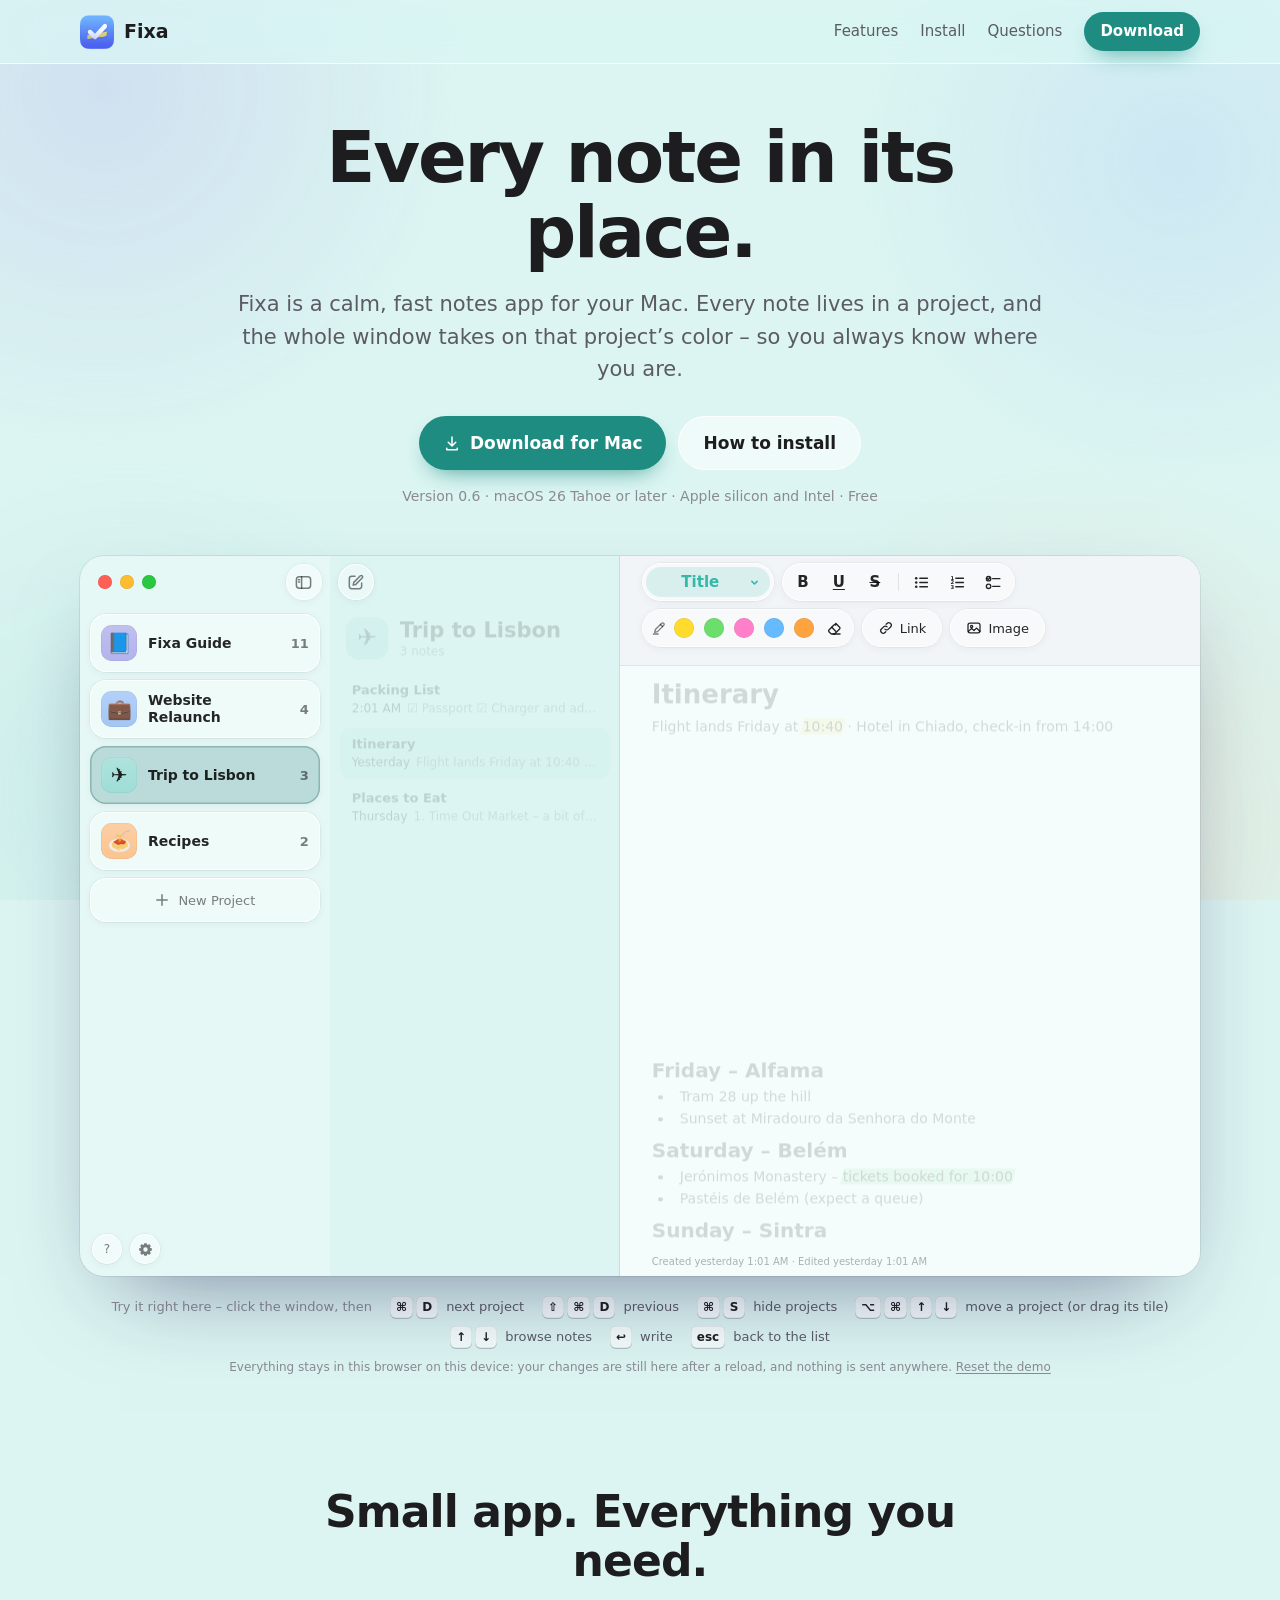
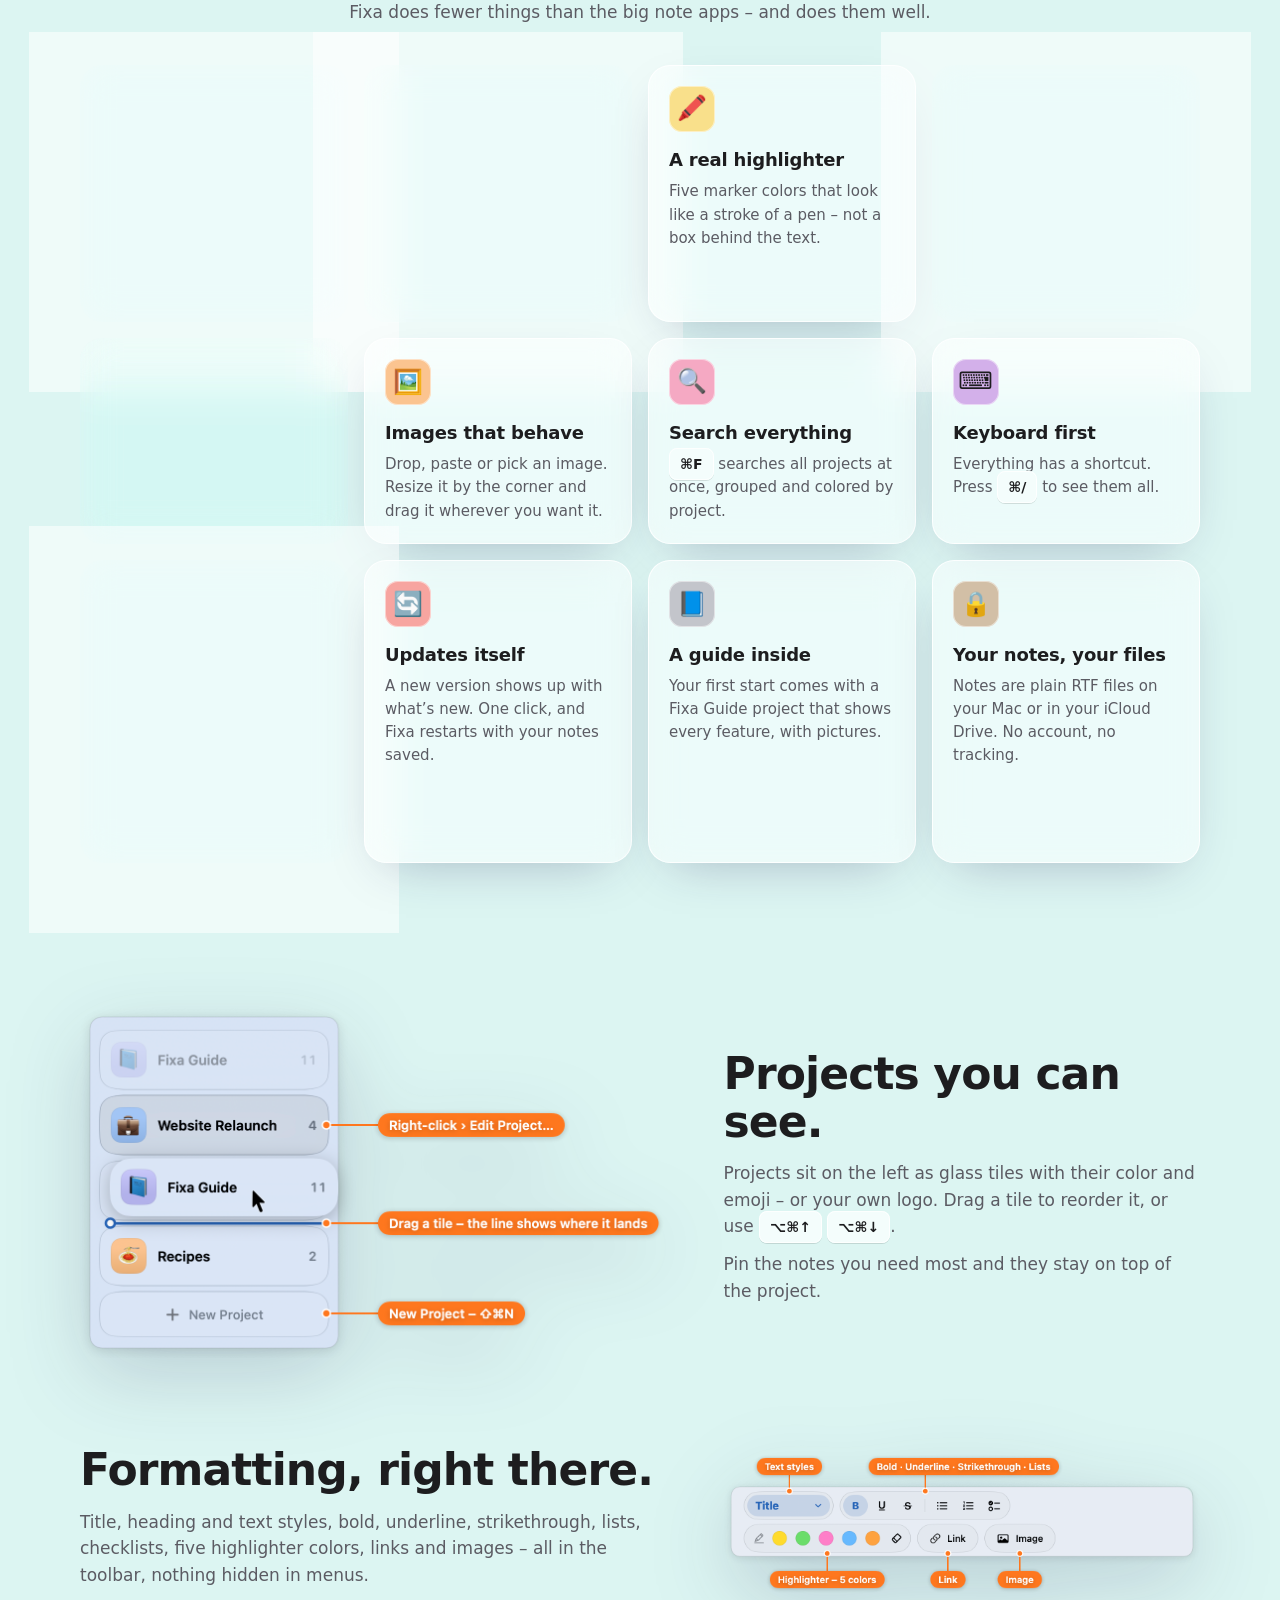
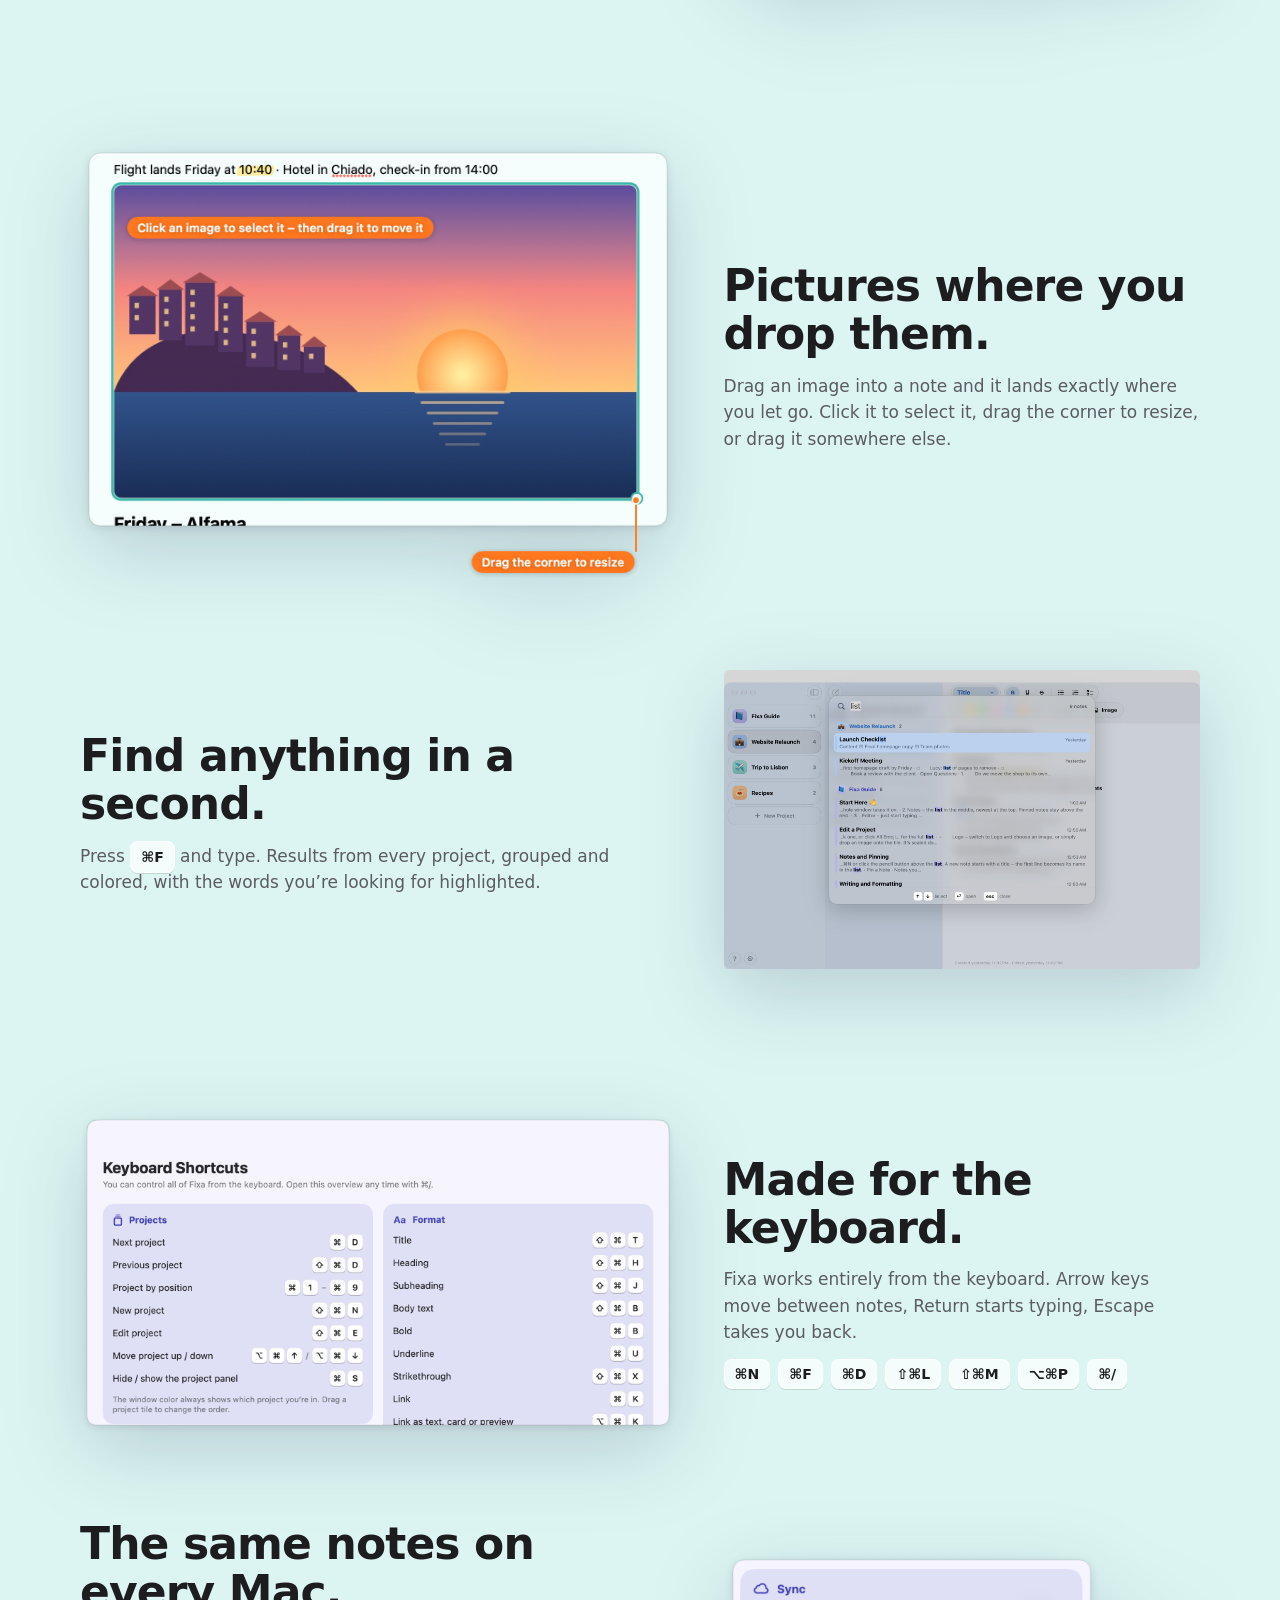
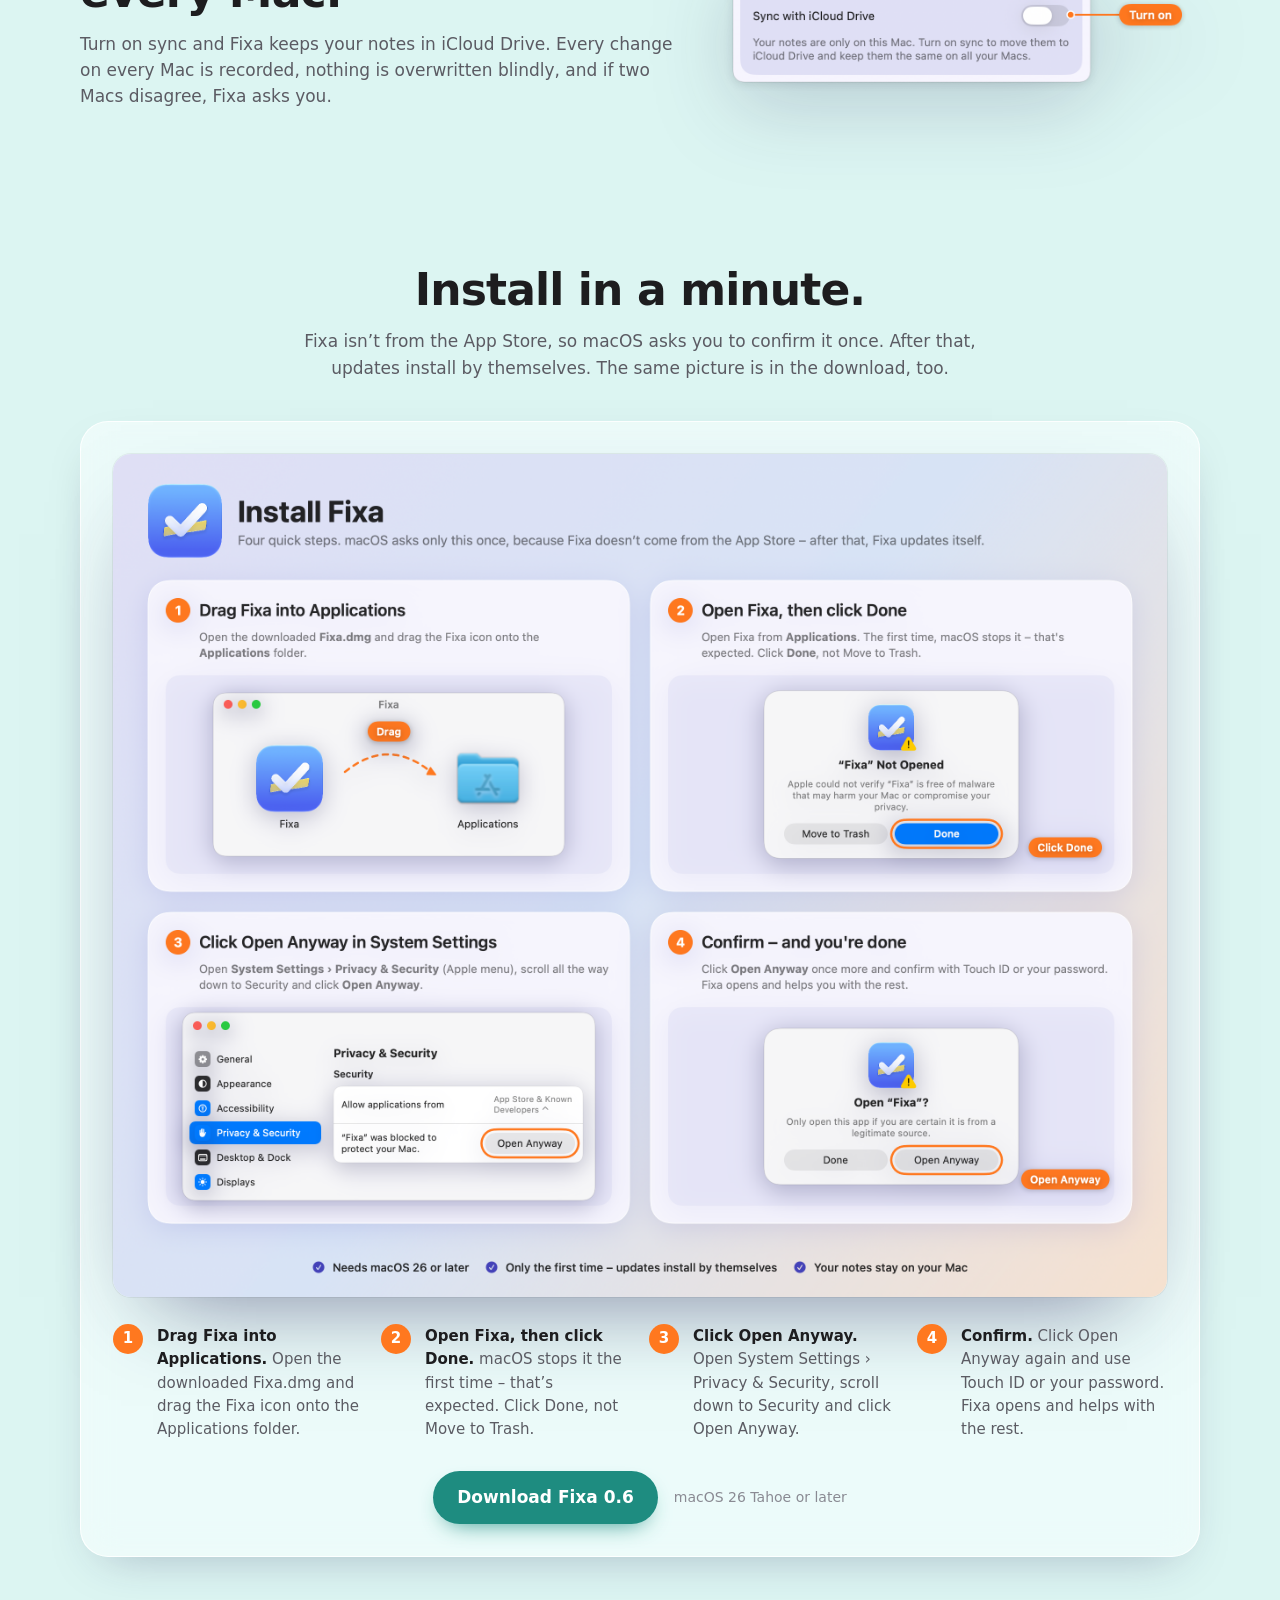
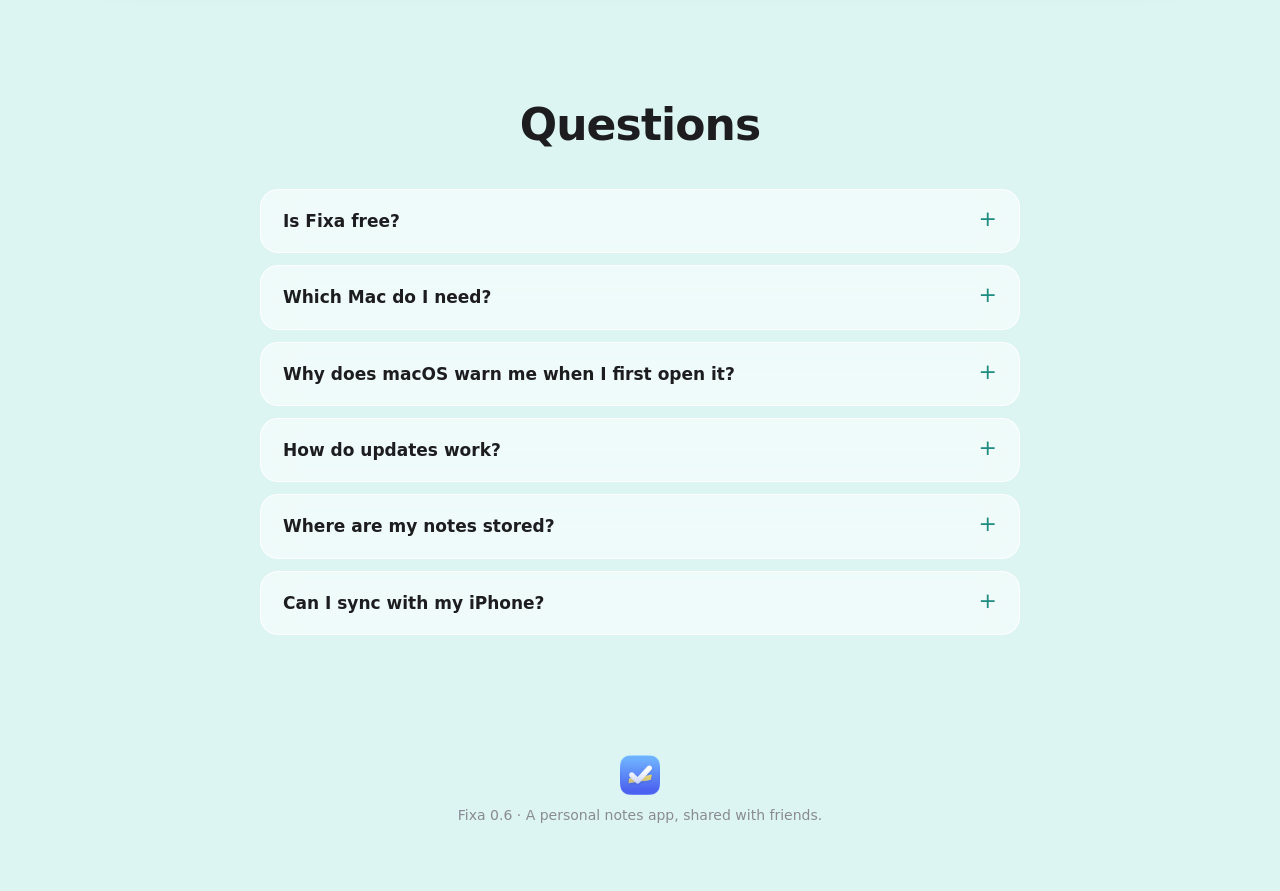
==== commit 813a62d4: "Fixa 0.6 Co-Authored-By: Claude Opus 5.5 <noreply@anthropic.com>" ====
--- a/index.html
+++ b/index.html
@@ -55,6 +55,7 @@
                 <span><kbd>⌘</kbd><kbd>D</kbd><b>next project</b></span>
                 <span><kbd>⇧</kbd><kbd>⌘</kbd><kbd>D</kbd><b>previous</b></span>
                 <span><kbd>⌘</kbd><kbd>S</kbd><b>hide projects</b></span>
+                <span><kbd>⌥</kbd><kbd>⌘</kbd><kbd>↑</kbd><kbd>↓</kbd><b>move a project (or drag its tile)</b></span>
                 <span><kbd>↑</kbd><kbd>↓</kbd><b>browse notes</b></span>
                 <span><kbd>↩</kbd><b>write</b></span>
                 <span><kbd>esc</kbd><b>back to the list</b></span>
--- a/demo.css
+++ b/demo.css
@@ -61,7 +61,7 @@
 .fx-window {
     position: relative;
     display: grid;
-    grid-template-columns: clamp(200px, 22.3%, 250px) clamp(230px, 26%, 290px) minmax(0, 1fr);
+    grid-template-columns: var(--fx-side-w, clamp(210px, 22.3%, 250px)) var(--fx-list-w, clamp(230px, 26%, 290px)) minmax(0, 1fr);
     height: 720px;
     border-radius: 24px;
     overflow: hidden;
@@ -69,7 +69,12 @@
     box-shadow: 0 40px 90px -40px rgba(30, 28, 80, 0.55), 0 0 0 1px rgba(0, 0, 0, 0.08);
     transition: grid-template-columns 0.35s ease;
 }
-.fx.no-side .fx-window { grid-template-columns: 0 clamp(230px, 26%, 290px) minmax(0, 1fr); }
+.fx.no-side .fx-window { grid-template-columns: 0 var(--fx-list-w, clamp(230px, 26%, 290px)) minmax(0, 1fr); }
+/* Hranice sloupců jde táhnout (demo.js – applyColumns); během tažení bez animace a výběru textu. */
+.fx-side, .fx-list { position: relative; }
+.fx-resize { position: absolute; z-index: 6; top: 0; right: 0; bottom: 0; width: 6px; cursor: col-resize; touch-action: none; }
+.fx.fx-resizing, .fx.fx-resizing * { cursor: col-resize !important; user-select: none !important; -webkit-user-select: none !important; }
+.fx.fx-resizing .fx-window { transition: none; }
 
 .fx-top { flex: none; height: 52px; display: flex; align-items: center; gap: 8px; }
 .fx-lights { display: flex; gap: 8px; padding-left: 4px; }
@@ -105,7 +110,7 @@
     -webkit-user-select: none;
 }
 .fx-side .fx-top { padding: 0 8px 0 14px; justify-content: space-between; }
-.fx-tiles { display: flex; flex-direction: column; gap: 8px; padding: 6px 10px; overflow-y: auto; }
+.fx-tiles { position: relative; display: flex; flex-direction: column; gap: 8px; padding: 6px 10px; overflow-y: auto; -webkit-touch-callout: none; }
 .fx-tile, .fx-new-project {
     flex: none;
     display: flex;
@@ -125,6 +130,28 @@
     background: color-mix(in srgb, var(--tc) 38%, rgba(150, 156, 168, 0.32)) !important;
     box-shadow: inset 0 0 0 1.5px color-mix(in srgb, color-mix(in srgb, var(--tc) 75%, #000) 70%, transparent), var(--fx-glass-shadow);
 }
+/* Přetahovaná dlaždice: na svém místě ztlumená (bez rámečku výběru), u myši neprůhledná kopie s rámečkem
+   a stínem, čára v akcentu ukazuje mezeru (ProjectTile.isLifted, ProjectDragPreview, DropLine). */
+.fx-tile.fx-lifted > * { opacity: 0.3; }
+.fx-tile.fx-lifted.selected { background: var(--fx-glass) !important; box-shadow: inset 0 0 0 1px var(--fx-glass-edge), 0 0 0 0.5px var(--fx-glass-line), var(--fx-glass-shadow); }
+.fx-tile.fx-tile-ghost {
+    position: absolute;
+    z-index: 3;
+    left: 0;
+    top: 0;
+    box-sizing: border-box;
+    pointer-events: none;
+    transition: none;
+    background: var(--fx-paper) !important;
+    box-shadow: inset 0 0 0 1.5px color-mix(in srgb, color-mix(in srgb, var(--tc) 75%, #000) 70%, transparent), 0 4px 10px rgba(0, 0, 0, 0.18);
+}
+.fx-tile-drop { position: absolute; z-index: 4; left: 0; top: 0; height: 7px; pointer-events: none; }
+.fx-tile-drop[hidden] { display: none; }
+.fx-tile-drop::before { content: ""; position: absolute; left: 0; top: 0; width: 7px; height: 7px; border-radius: 50%; background: var(--fx-accent); }
+.fx-tile-drop::after { content: ""; position: absolute; left: 6px; right: 0; top: 2.25px; height: 2.5px; border-radius: 2px; background: var(--fx-accent); }
+.fx-tile-drop.row { width: 7px; }
+.fx-tile-drop.row::after { left: 2.25px; right: auto; top: 6px; bottom: 0; width: 2.5px; height: auto; }
+
 .fx-badge {
     flex: none;
     width: 36px;
@@ -238,33 +265,46 @@
 .fx-doc ol { counter-reset: fx-n; }
 .fx-doc ol > li { counter-increment: fx-n; }
 .fx-doc ol > li::before { content: counter(fx-n) "."; position: absolute; left: -22px; font-weight: 400; }
-.fx-doc .fx-check > li { margin: 0 0 4px; }
+/* Checklist jako MarkerLayoutManager: kolečko o průměru 1,8× výšky velkých písmen (14 b. → 18), střed 13,5 b.
+   od začátku řádku (6 b. odsazení + půlka fajfky) a v půlce velkých písmen nad účařím (y 15 − 4,9).
+   Nehotová = obrys 1,3 b. v sekundární barvě, hotová = plné kolečko v akcentu s bílou fajfkou o velikosti
+   1,5× výšky velkých písmen. Text hotové položky je ztlumený na 42 % a přeškrtnutý. */
 .fx-doc .fx-check > li::before {
     content: "";
     position: absolute;
-    left: -24px;
-    top: 1px;
+    left: -23.4px;
+    top: 1.17px;
+    width: 17.8px;
+    height: 17.8px;
+    box-sizing: border-box;
+    border-radius: 50%;
+    border: 1.3px solid var(--fx-label-2);
+    cursor: pointer;
+}
+.fx-doc .fx-check > li.done::before {
+    left: -22.75px;
+    top: 1.82px;
+    width: 16.5px;
+    height: 16.5px;
+    border: 0;
+    background: var(--fx-accent);
+}
+.fx-doc .fx-check > li.done::after {
+    content: "";
+    position: absolute;
+    left: -23.5px;
+    top: 1.07px;
     width: 18px;
     height: 18px;
-    box-sizing: border-box;
-    border-radius: 50%;
-    border: 1.5px solid var(--fx-label-2);
-    cursor: pointer;
-}
-.fx-doc .fx-check > li.done { color: var(--fx-label-2); text-decoration: line-through; text-decoration-color: var(--fx-label-2); }
-.fx-doc .fx-check > li.done::before { border: 0; background: var(--fx-accent); }
-.fx-doc .fx-check > li.done::after {
-    content: "";
-    position: absolute;
-    left: -18.8px;
-    top: 5.2px;
-    width: 4.2px;
-    height: 7.4px;
-    border: solid #fff;
-    border-width: 0 2px 2px 0;
-    transform: rotate(42deg);
     pointer-events: none;
-}
+    background: url("data:image/svg+xml,%3Csvg xmlns='http://www.w3.org/2000/svg' viewBox='0 0 18 18'%3E%3Cpath d='M5.85 9.3 8.1 11.55 12.3 6.75' fill='none' stroke='white' stroke-width='1.65' stroke-linecap='round' stroke-linejoin='round'/%3E%3C/svg%3E") center / 18px 18px no-repeat;
+}
+.fx-doc .fx-check > li.done {
+    color: color-mix(in srgb, var(--fx-label) 42%, transparent);
+    text-decoration: line-through;
+    text-decoration-thickness: 1px;
+}
+.fx-doc .fx-check > li.done a { color: color-mix(in srgb, var(--fx-accent) 42%, transparent); }
 .fx-doc s, .fx-doc strike { text-decoration: line-through; }
 .fx-doc figure { position: relative; width: fit-content; max-width: 100%; margin: 6px 0; cursor: default; }
 .fx-doc figure img { display: block; max-width: 100%; height: auto; border-radius: 8px; box-shadow: 0 0 0 0.5px rgba(0, 0, 0, 0.08); }
@@ -542,8 +582,9 @@
 
 /* Užší okno: panel projektů jen s odznaky */
 @container fx (max-width: 900px) {
-    .fx-window { grid-template-columns: 72px clamp(220px, 30%, 260px) minmax(0, 1fr); }
-    .fx.no-side .fx-window { grid-template-columns: 0 clamp(220px, 30%, 260px) minmax(0, 1fr); }
+    .fx-window { grid-template-columns: 72px var(--fx-list-w, clamp(220px, 30%, 260px)) minmax(0, 1fr); }
+    .fx.no-side .fx-window { grid-template-columns: 0 var(--fx-list-w, clamp(220px, 30%, 260px)) minmax(0, 1fr); }
+    .fx-side .fx-resize { display: none; }
     .fx-side .fx-top { justify-content: center; padding: 0; }
     .fx-side .fx-top .fx-round { display: none; }
     .fx-lights { gap: 6px; padding: 0; }
@@ -563,7 +604,7 @@
         height: 640px;
         border-radius: 20px;
     }
-    .fx-side .fx-top, .fx-side-bottom, .fx-new-project { display: none; }
+    .fx-side .fx-top, .fx-side-bottom, .fx-new-project, .fx-resize { display: none; }
     .fx-side { overflow: visible; }
     .fx-tiles { flex-direction: row; gap: 8px; padding: 12px 12px 6px; overflow-x: auto; scrollbar-width: none; }
     .fx-tiles::-webkit-scrollbar { display: none; }
@@ -586,7 +627,7 @@
     .fx-foot { padding: 0 16px; }
 }
 
-.fx.fx-static { transition: none; }
+.fx.fx-static, .fx.fx-static .fx-window { transition: none; }
 
 @media (prefers-reduced-motion: reduce) {
     .fx, .fx-window, .fx-tile, .fx-toast { transition: none; }
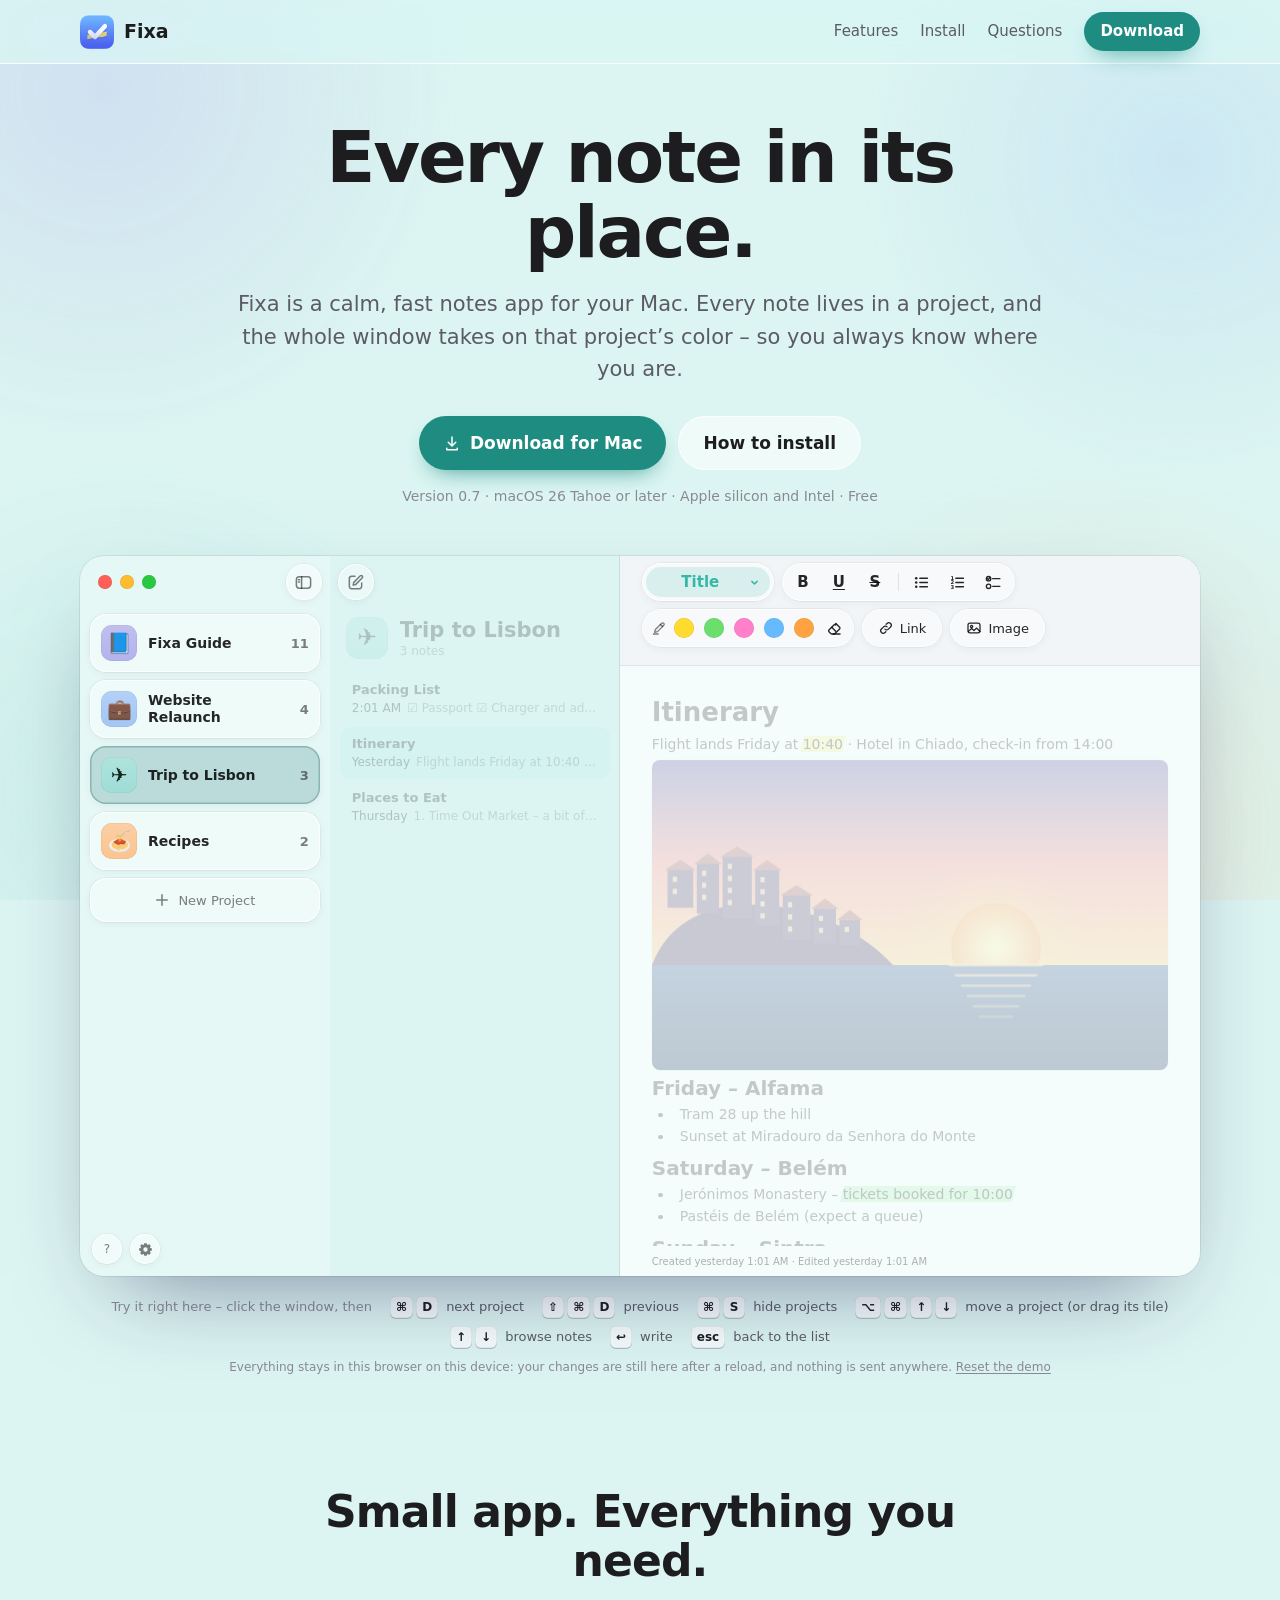
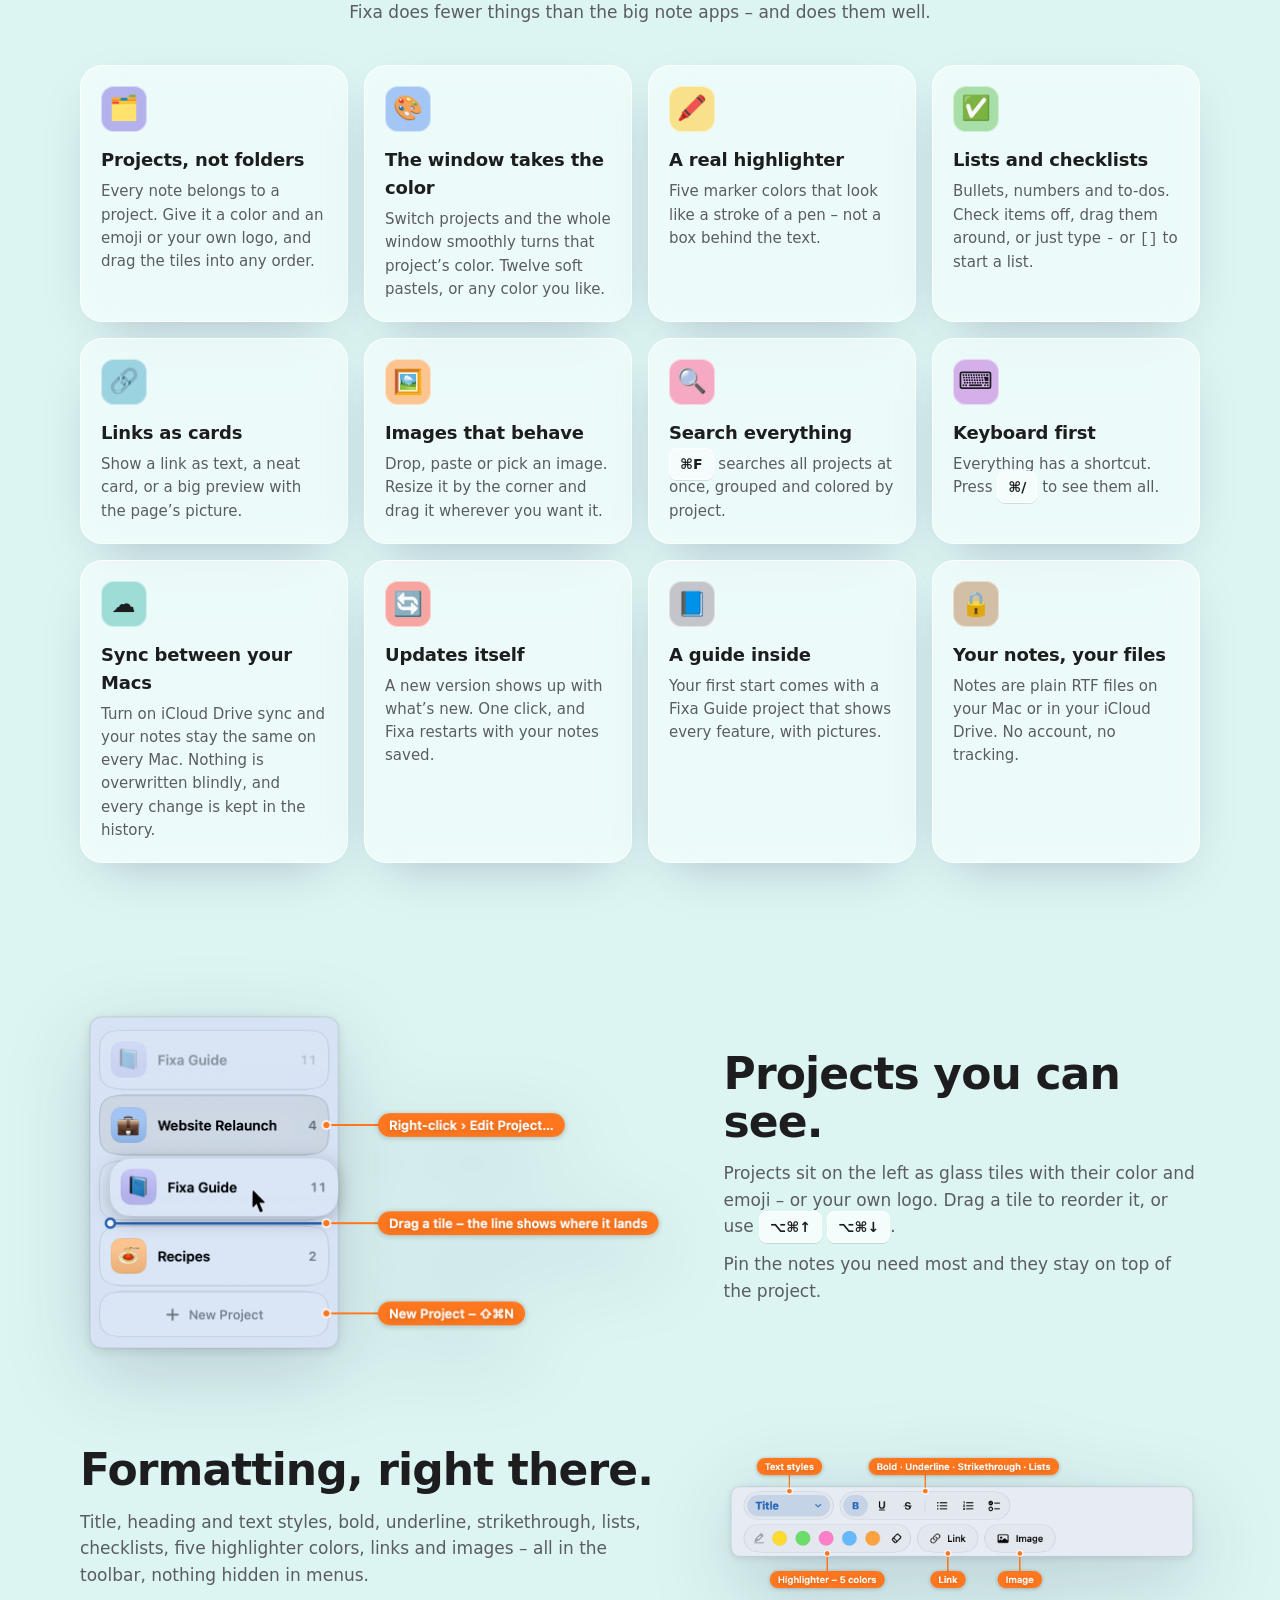
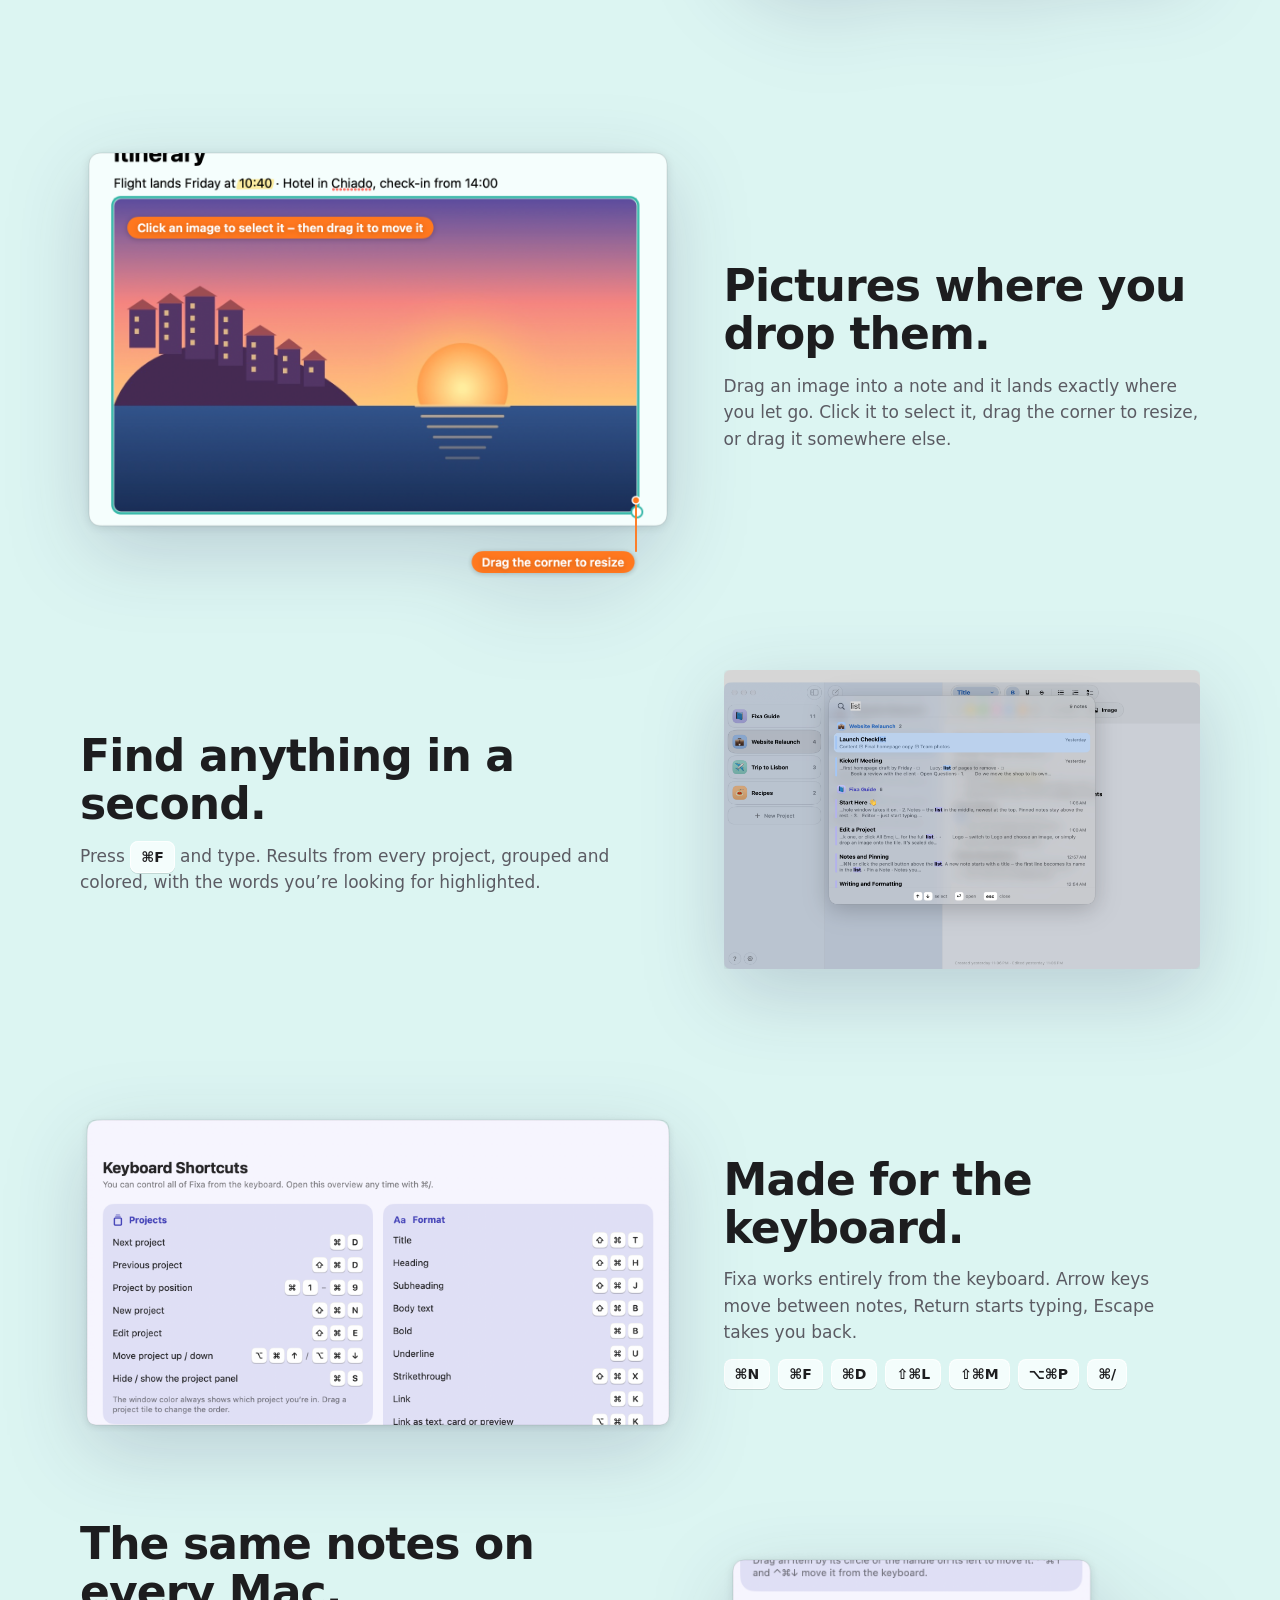
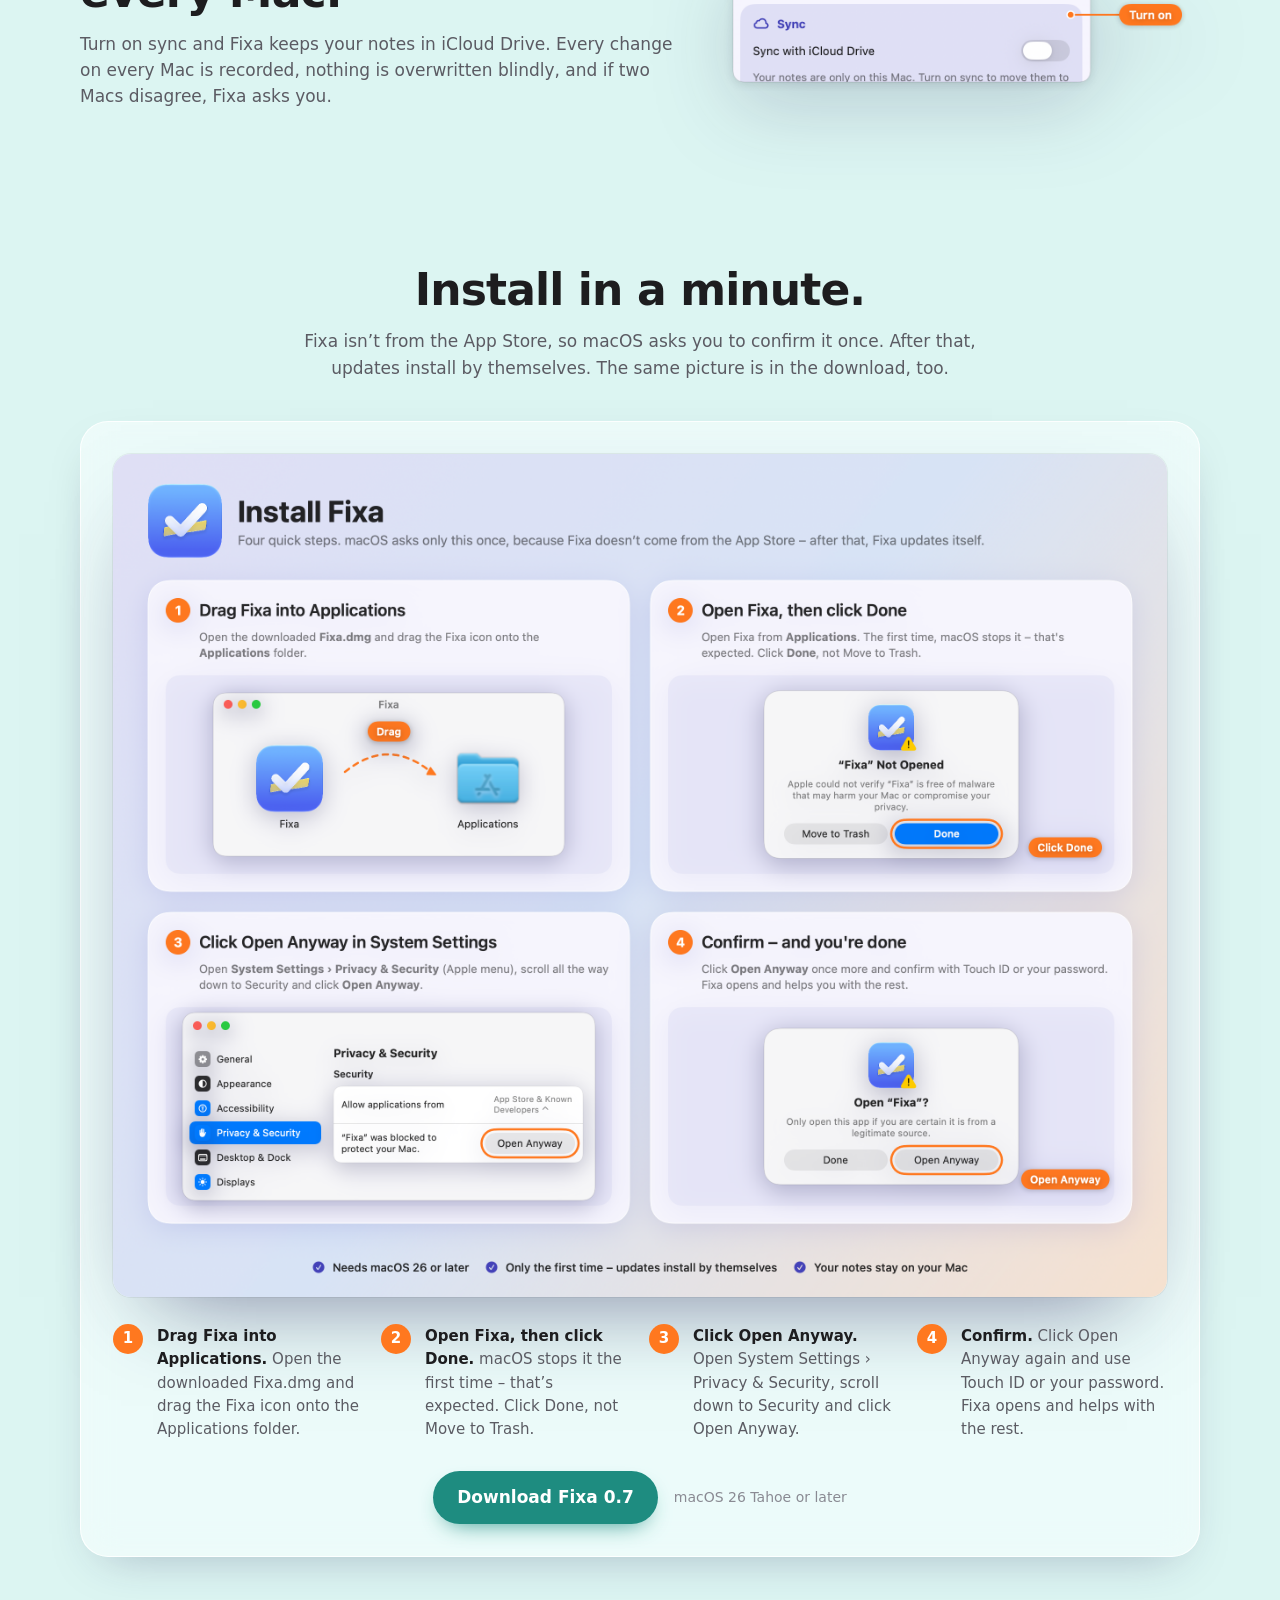
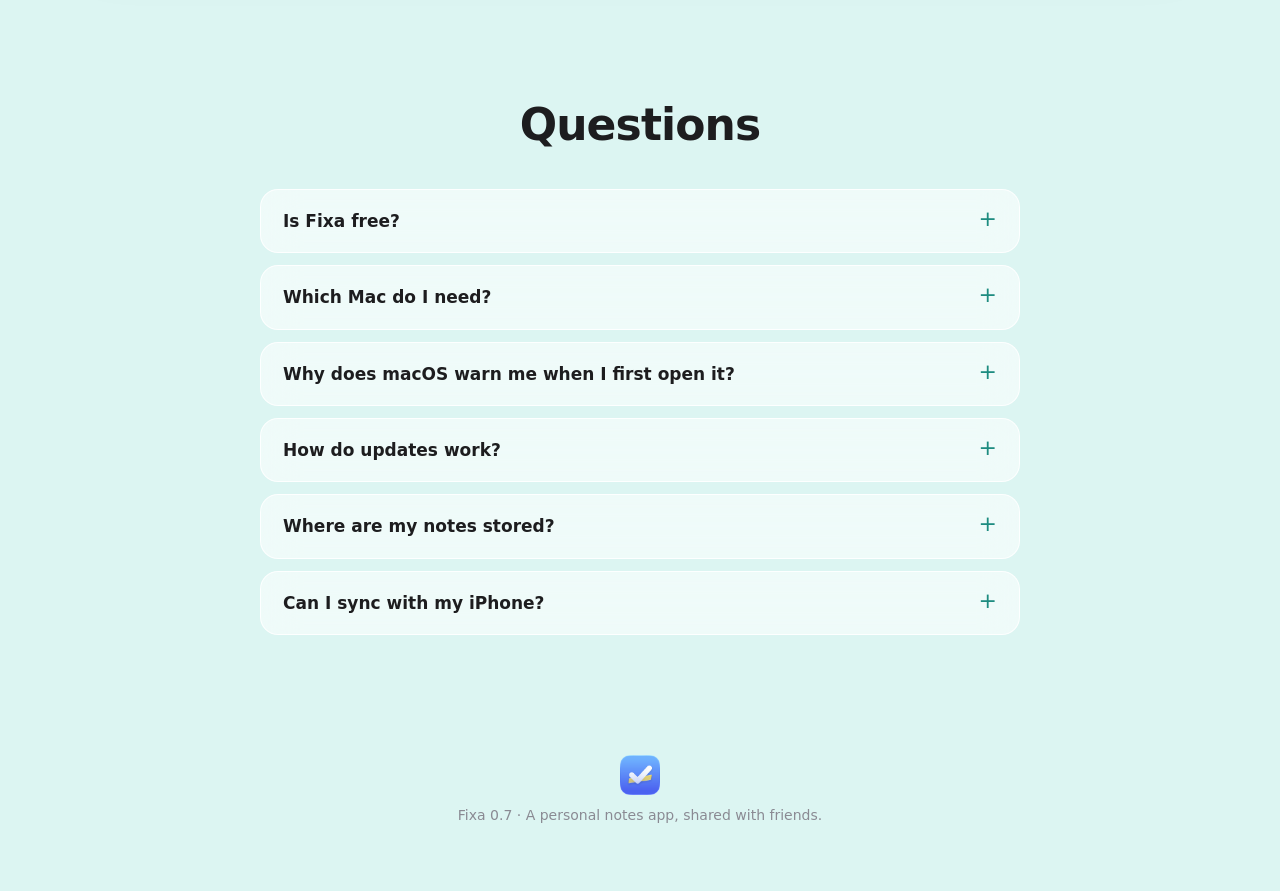
==== commit af6ee714: "Fixa 0.7 Co-Authored-By: Claude Opus 5.5 <noreply@anthropic.com>" ====
--- a/index.html
+++ b/index.html
@@ -45,7 +45,7 @@
                 </a>
                 <a class="button glass" href="#install">How to install</a>
             </div>
-            <p class="meta">Version 0.6 · macOS 26 Tahoe or later · Apple silicon and Intel · Free</p>
+            <p class="meta">Version 0.7 · macOS 26 Tahoe or later · Apple silicon and Intel · Free</p>
             <!-- Živé okno Fixy (demo.js); bez JavaScriptu snímek okna. -->
             <div class="fx" id="fixa-demo" aria-label="Try Fixa right here">
                 <noscript><img class="shot" src="images/window.png" width="2360" height="1480" alt="Fixa window: projects on the left, notes in the middle, the editor on the right"></noscript>
@@ -162,7 +162,7 @@
                     <li><strong>Confirm.</strong> Click Open Anyway again and use Touch ID or your password. Fixa opens and helps with the rest.</li>
                 </ol>
                 <div class="install-download">
-                    <a class="button" href="https://github.com/fixa-notes-app/fixa-notes-app.github.io/releases/latest/download/Fixa.dmg">Download Fixa 0.6</a>
+                    <a class="button" href="https://github.com/fixa-notes-app/fixa-notes-app.github.io/releases/latest/download/Fixa.dmg">Download Fixa 0.7</a>
                     <span>macOS 26 Tahoe or later</span>
                 </div>
             </div>
@@ -206,7 +206,7 @@
 
 <footer>
     <img src="images/icon.png" alt="">
-    Fixa 0.6 · A personal notes app, shared with friends.
+    Fixa 0.7 · A personal notes app, shared with friends.
 </footer>
 
 <script>
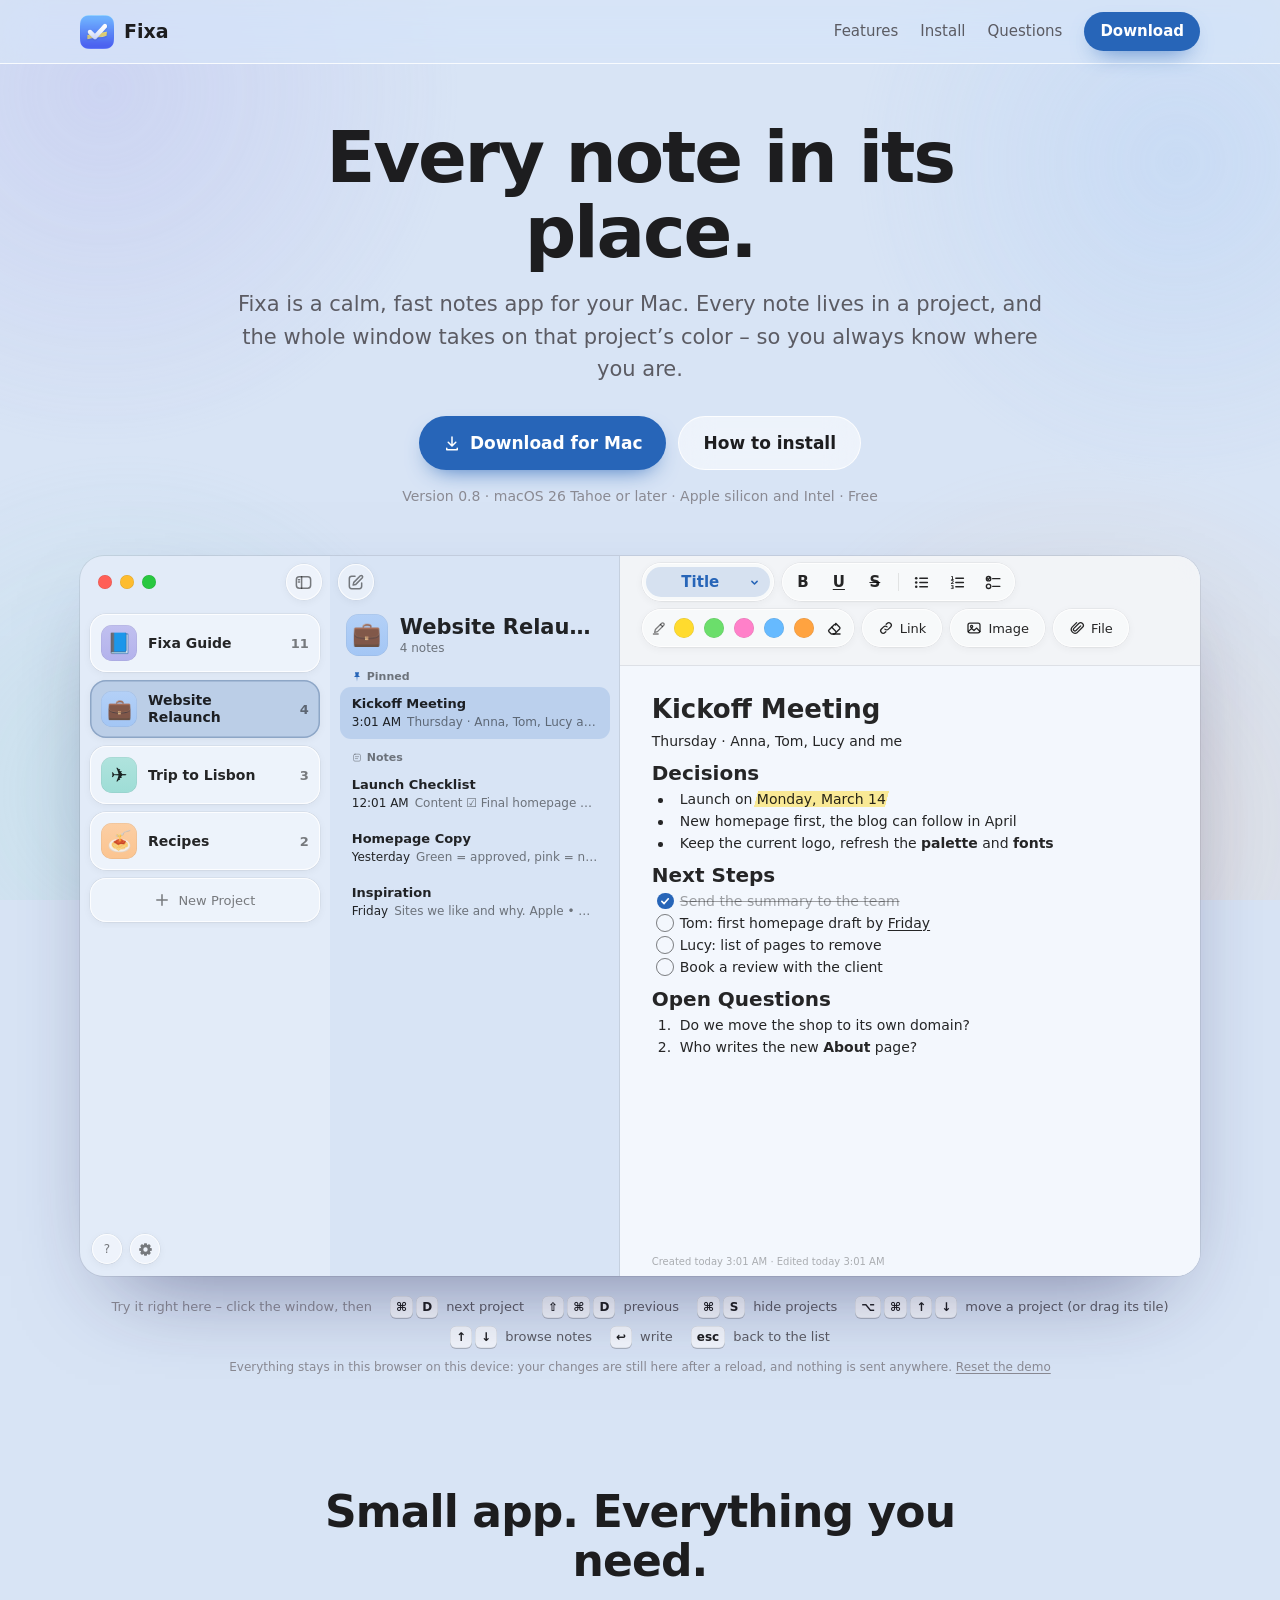
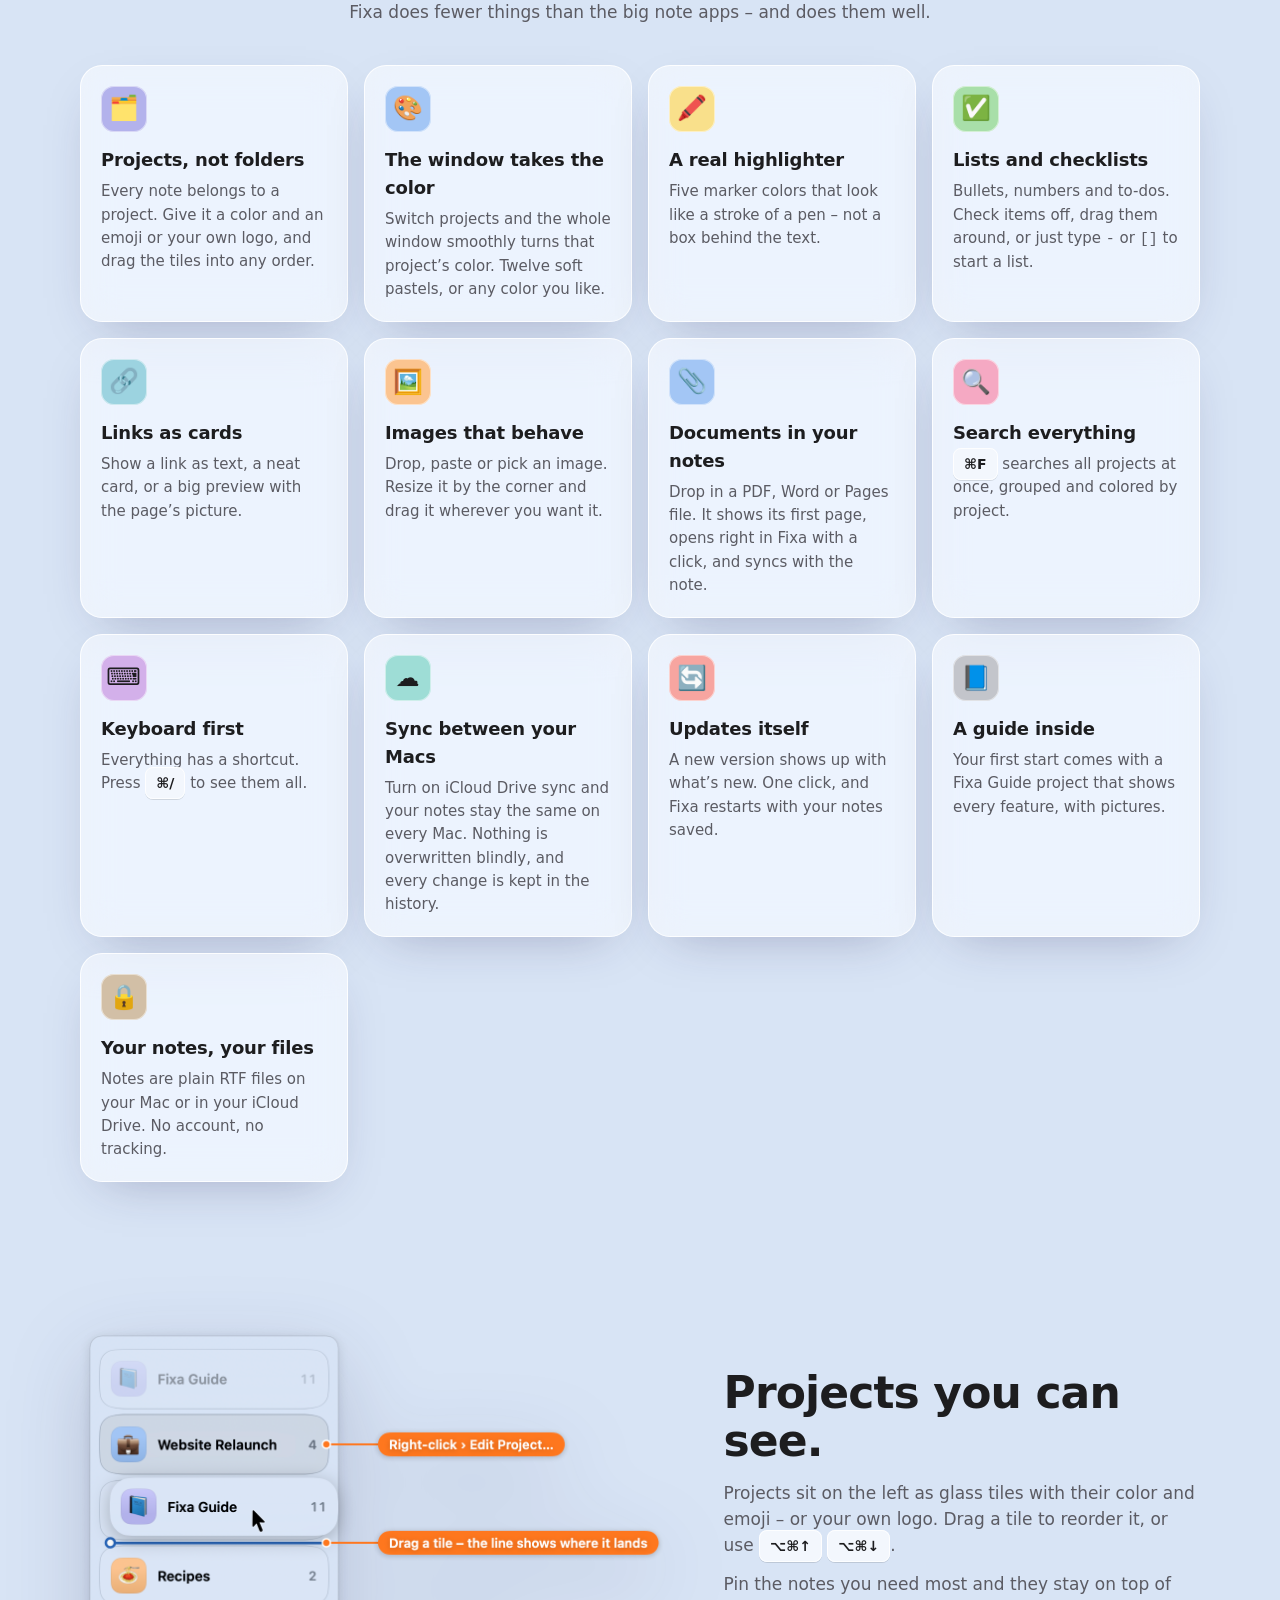
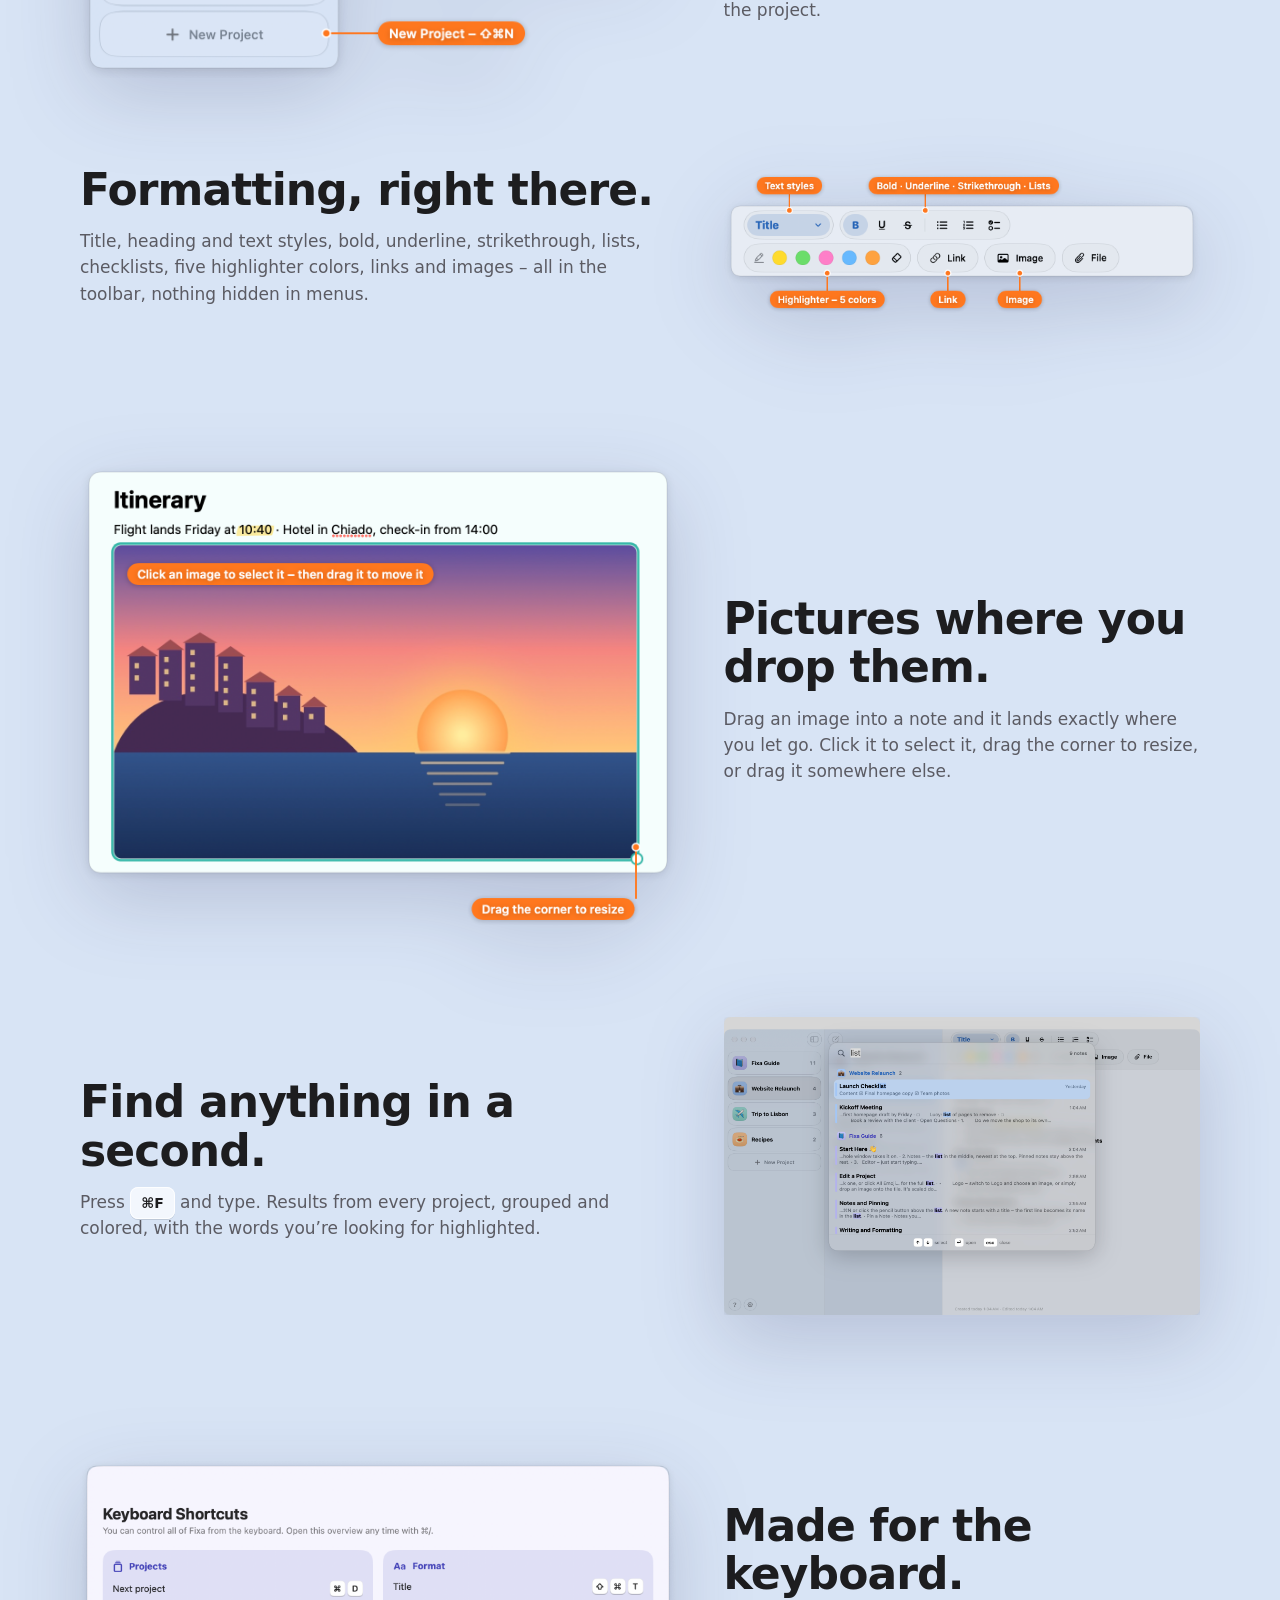
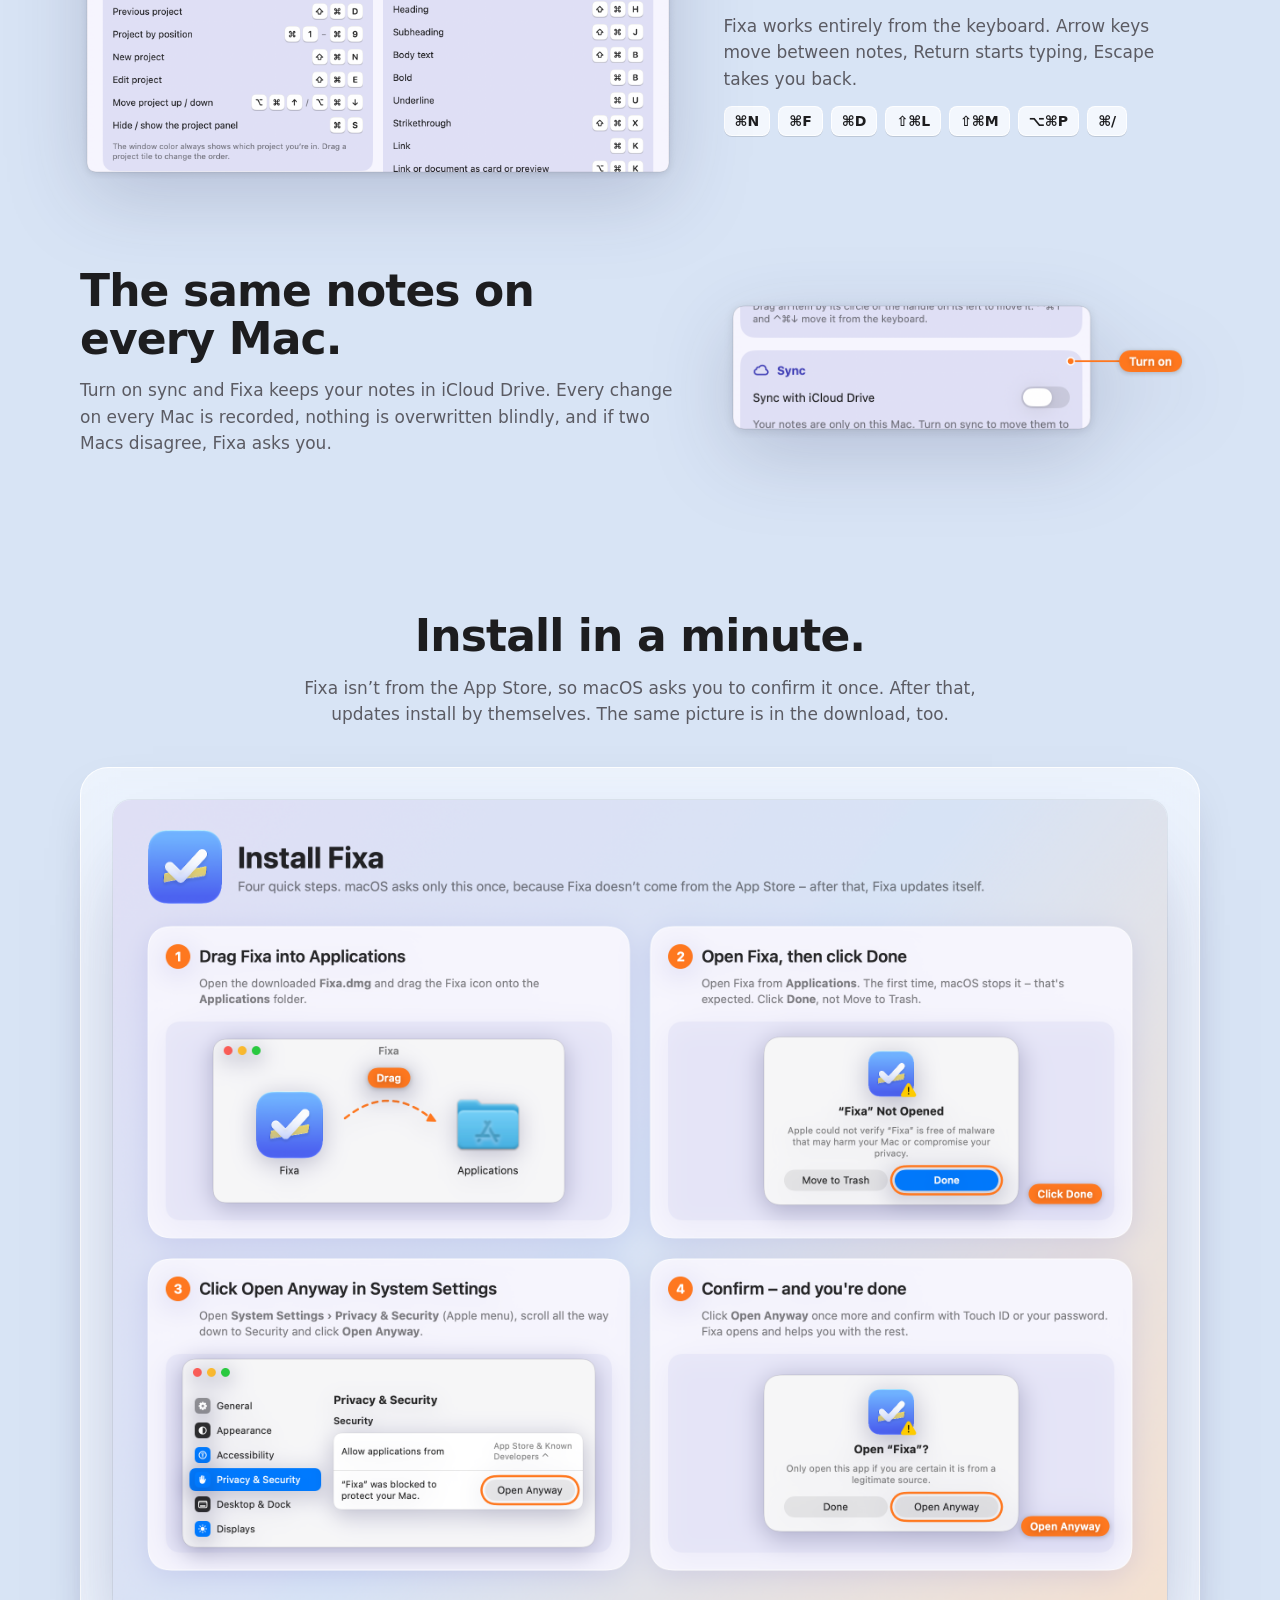
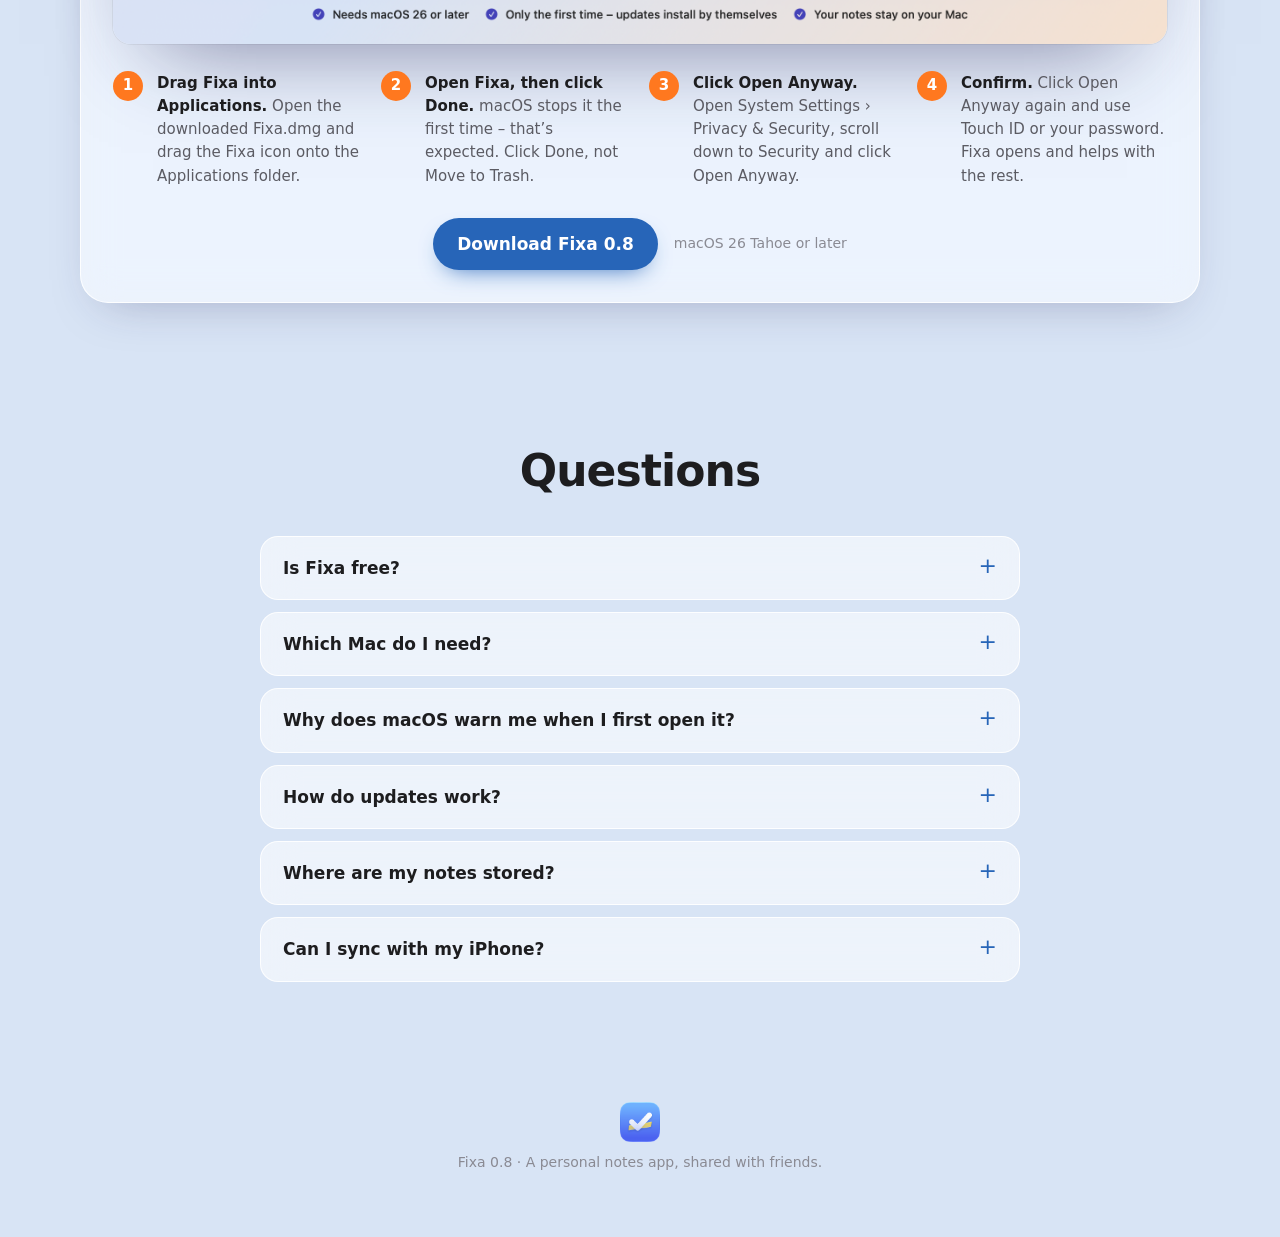
==== commit 4ea0cafa: "Fixa 0.8 Co-Authored-By: Claude Opus 5.5 <noreply@anthropic.com>" ====
--- a/index.html
+++ b/index.html
@@ -45,7 +45,7 @@
                 </a>
                 <a class="button glass" href="#install">How to install</a>
             </div>
-            <p class="meta">Version 0.7 · macOS 26 Tahoe or later · Apple silicon and Intel · Free</p>
+            <p class="meta">Version 0.8 · macOS 26 Tahoe or later · Apple silicon and Intel · Free</p>
             <!-- Živé okno Fixy (demo.js); bez JavaScriptu snímek okna. -->
             <div class="fx" id="fixa-demo" aria-label="Try Fixa right here">
                 <noscript><img class="shot" src="images/window.png" width="2360" height="1480" alt="Fixa window: projects on the left, notes in the middle, the editor on the right"></noscript>
@@ -78,6 +78,7 @@
                 <article class="tile" style="--tile: #A8DFA9"><div class="badge">✅</div><h3>Lists and checklists</h3><p>Bullets, numbers and to-dos. Check items off, drag them around, or just type <code>-</code> or <code>[]</code> to start a list.</p></article>
                 <article class="tile" style="--tile: #9CD3E0"><div class="badge">🔗</div><h3>Links as cards</h3><p>Show a link as text, a neat card, or a big preview with the page’s picture.</p></article>
                 <article class="tile" style="--tile: #FBC490"><div class="badge">🖼️</div><h3>Images that behave</h3><p>Drop, paste or pick an image. Resize it by the corner and drag it wherever you want it.</p></article>
+                <article class="tile" style="--tile: #A3C6F5"><div class="badge">📎</div><h3>Documents in your notes</h3><p>Drop in a PDF, Word or Pages file. It shows its first page, opens right in Fixa with a click, and syncs with the note.</p></article>
                 <article class="tile" style="--tile: #F5A9C3"><div class="badge">🔍</div><h3>Search everything</h3><p><kbd>⌘F</kbd> searches all projects at once, grouped and colored by project.</p></article>
                 <article class="tile" style="--tile: #D3B0EA"><div class="badge">⌨️</div><h3>Keyboard first</h3><p>Everything has a shortcut. Press <kbd>⌘/</kbd> to see them all.</p></article>
                 <article class="tile" style="--tile: #9EDDD6"><div class="badge">☁️</div><h3>Sync between your Macs</h3><p>Turn on iCloud Drive sync and your notes stay the same on every Mac. Nothing is overwritten blindly, and every change is kept in the history.</p></article>
@@ -162,7 +163,7 @@
                     <li><strong>Confirm.</strong> Click Open Anyway again and use Touch ID or your password. Fixa opens and helps with the rest.</li>
                 </ol>
                 <div class="install-download">
-                    <a class="button" href="https://github.com/fixa-notes-app/fixa-notes-app.github.io/releases/latest/download/Fixa.dmg">Download Fixa 0.7</a>
+                    <a class="button" href="https://github.com/fixa-notes-app/fixa-notes-app.github.io/releases/latest/download/Fixa.dmg">Download Fixa 0.8</a>
                     <span>macOS 26 Tahoe or later</span>
                 </div>
             </div>
@@ -206,7 +207,7 @@
 
 <footer>
     <img src="images/icon.png" alt="">
-    Fixa 0.7 · A personal notes app, shared with friends.
+    Fixa 0.8 · A personal notes app, shared with friends.
 </footer>
 
 <script>
--- a/demo.css
+++ b/demo.css
@@ -356,6 +356,55 @@
 .fx-doc mark[data-c="pink"] { --c: 255 128 201; }
 .fx-doc mark[data-c="blue"] { --c: 102 186 255; }
 .fx-doc mark[data-c="orange"] { --c: 255 163 64; }
+
+/* Dokument (FileCardCell): náhled = první strana na šedé ploše, pod ní název a nenápadně velikost;
+   karta = malá miniatura vlevo. */
+.fx-file {
+    display: block;
+    max-width: 460px;
+    margin: 6px 0;
+    border-radius: 12px;
+    overflow: hidden;
+    background: color-mix(in srgb, var(--fx-paper) 96%, var(--fx-label));
+    box-shadow: inset 0 0 0 0.5px color-mix(in srgb, var(--fx-label) 14%, transparent);
+    cursor: pointer;
+    user-select: none;
+    -webkit-user-select: none;
+}
+.fx-file-page {
+    display: flex;
+    align-items: center;
+    justify-content: center;
+    overflow: hidden;
+    aspect-ratio: 1 / 0.62;
+    min-height: 120px;
+    max-height: 420px;
+    padding: 14px 16px;
+    box-sizing: border-box;
+    background: color-mix(in srgb, var(--fx-label) 4%, transparent);
+    box-shadow: inset 0 -0.5px 0 color-mix(in srgb, var(--fx-label) 8%, transparent);
+}
+.fx-file-page img { height: 100%; max-width: 100%; object-fit: contain; border-radius: 3px; box-shadow: 0 2px 8px rgba(0, 0, 0, 0.18), 0 0 0 0.5px rgba(0, 0, 0, 0.1); background: #fff; }
+.fx-file-icon {
+    display: grid;
+    place-items: center;
+    width: 64px;
+    height: 80px;
+    border-radius: 6px;
+    font: 700 13px -apple-system, system-ui, sans-serif;
+    letter-spacing: 0.04em;
+    color: var(--fx-label-2);
+    background: var(--fx-paper);
+    box-shadow: 0 2px 8px rgba(0, 0, 0, 0.12), 0 0 0 0.5px rgba(0, 0, 0, 0.1);
+}
+.fx-file-text { display: flex; flex-direction: column; gap: 2px; padding: 11px 12px 12px; min-width: 0; }
+.fx-file-name { font-size: 14px; font-weight: 500; line-height: 17px; white-space: nowrap; overflow: hidden; text-overflow: ellipsis; }
+.fx-file-size { font-size: 11.5px; line-height: 14px; color: var(--fx-label-3); }
+.fx-file.card { display: flex; align-items: center; gap: 10px; max-width: 440px; height: 60px; padding: 0 12px; }
+.fx-file.card .fx-file-page { width: 36px; height: 36px; min-height: 0; aspect-ratio: auto; padding: 0; background: none; box-shadow: none; flex: none; }
+.fx-file.card .fx-file-icon { width: 30px; height: 36px; font-size: 9px; border-radius: 4px; }
+.fx-file.card .fx-file-text { padding: 0; }
+.fx-file.card .fx-file-name { font-size: 13px; }
 
 /* Karta odkazu */
 .fx-card {
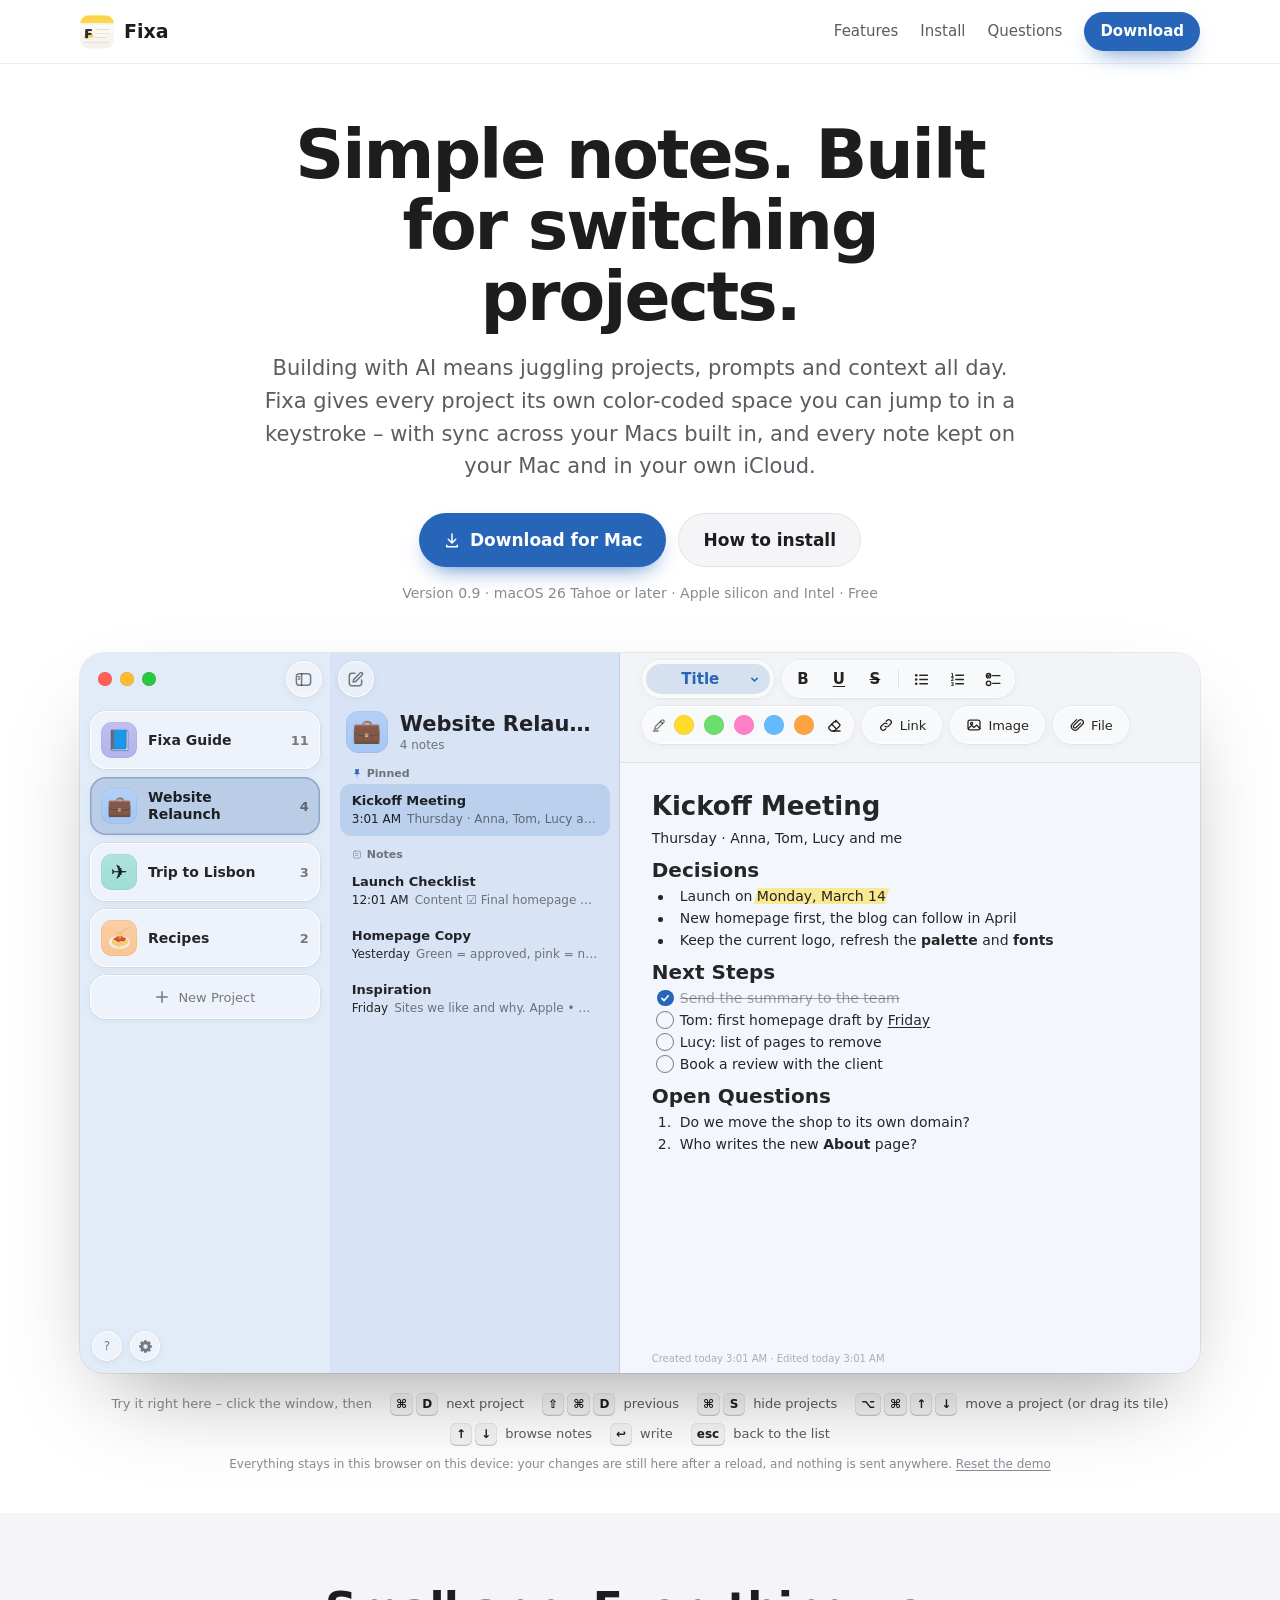
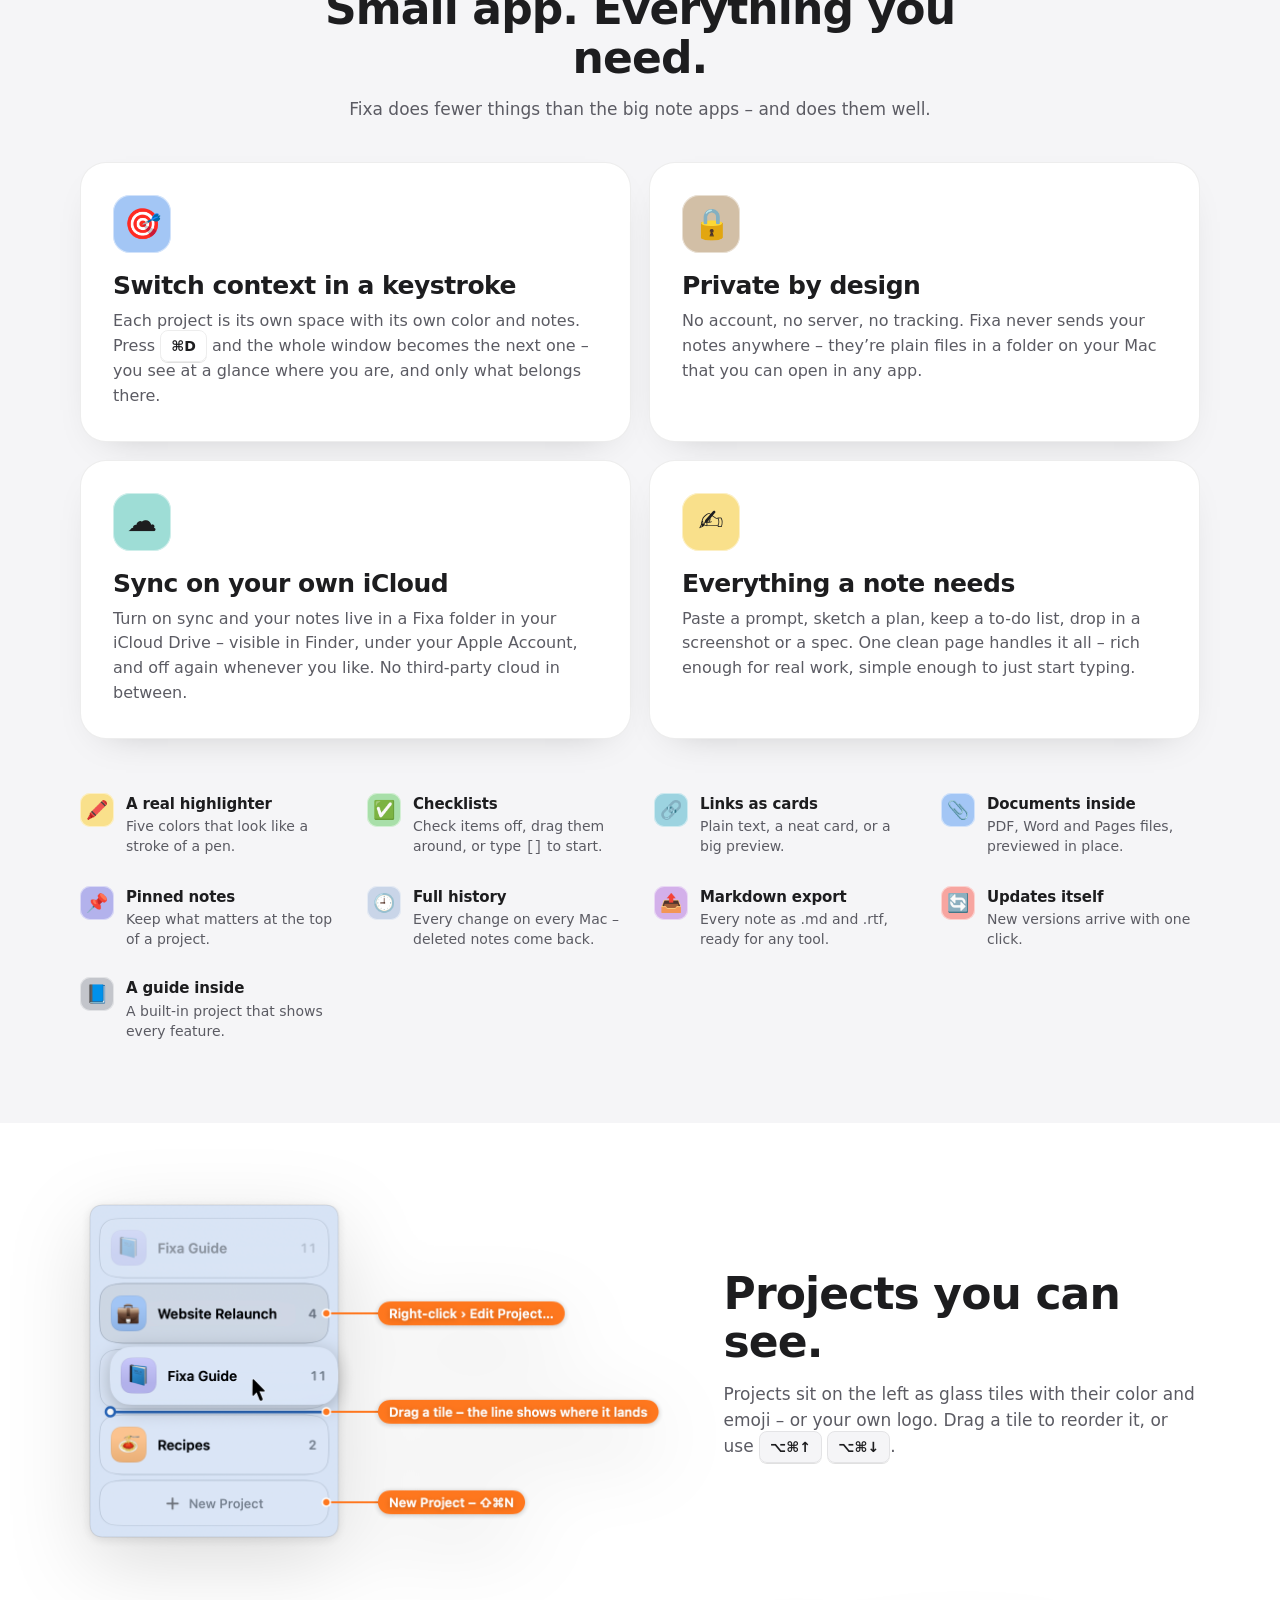
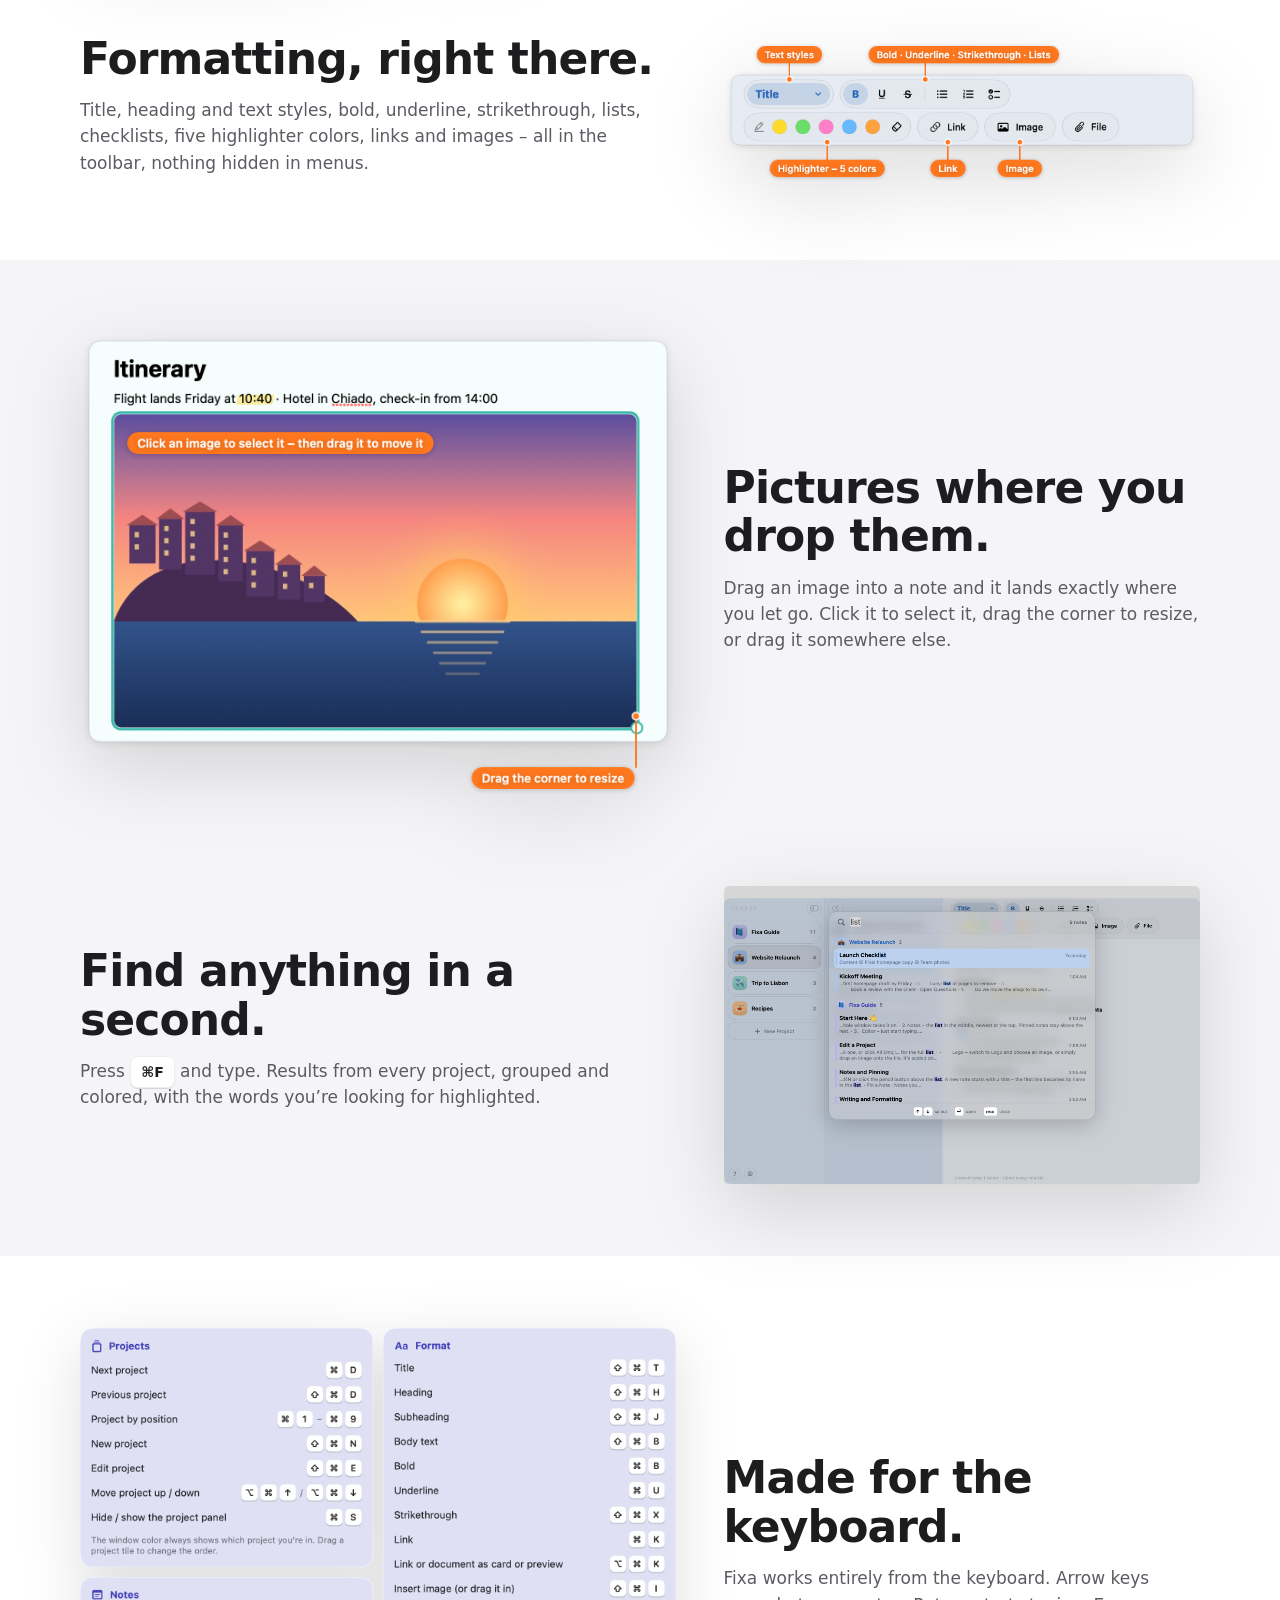
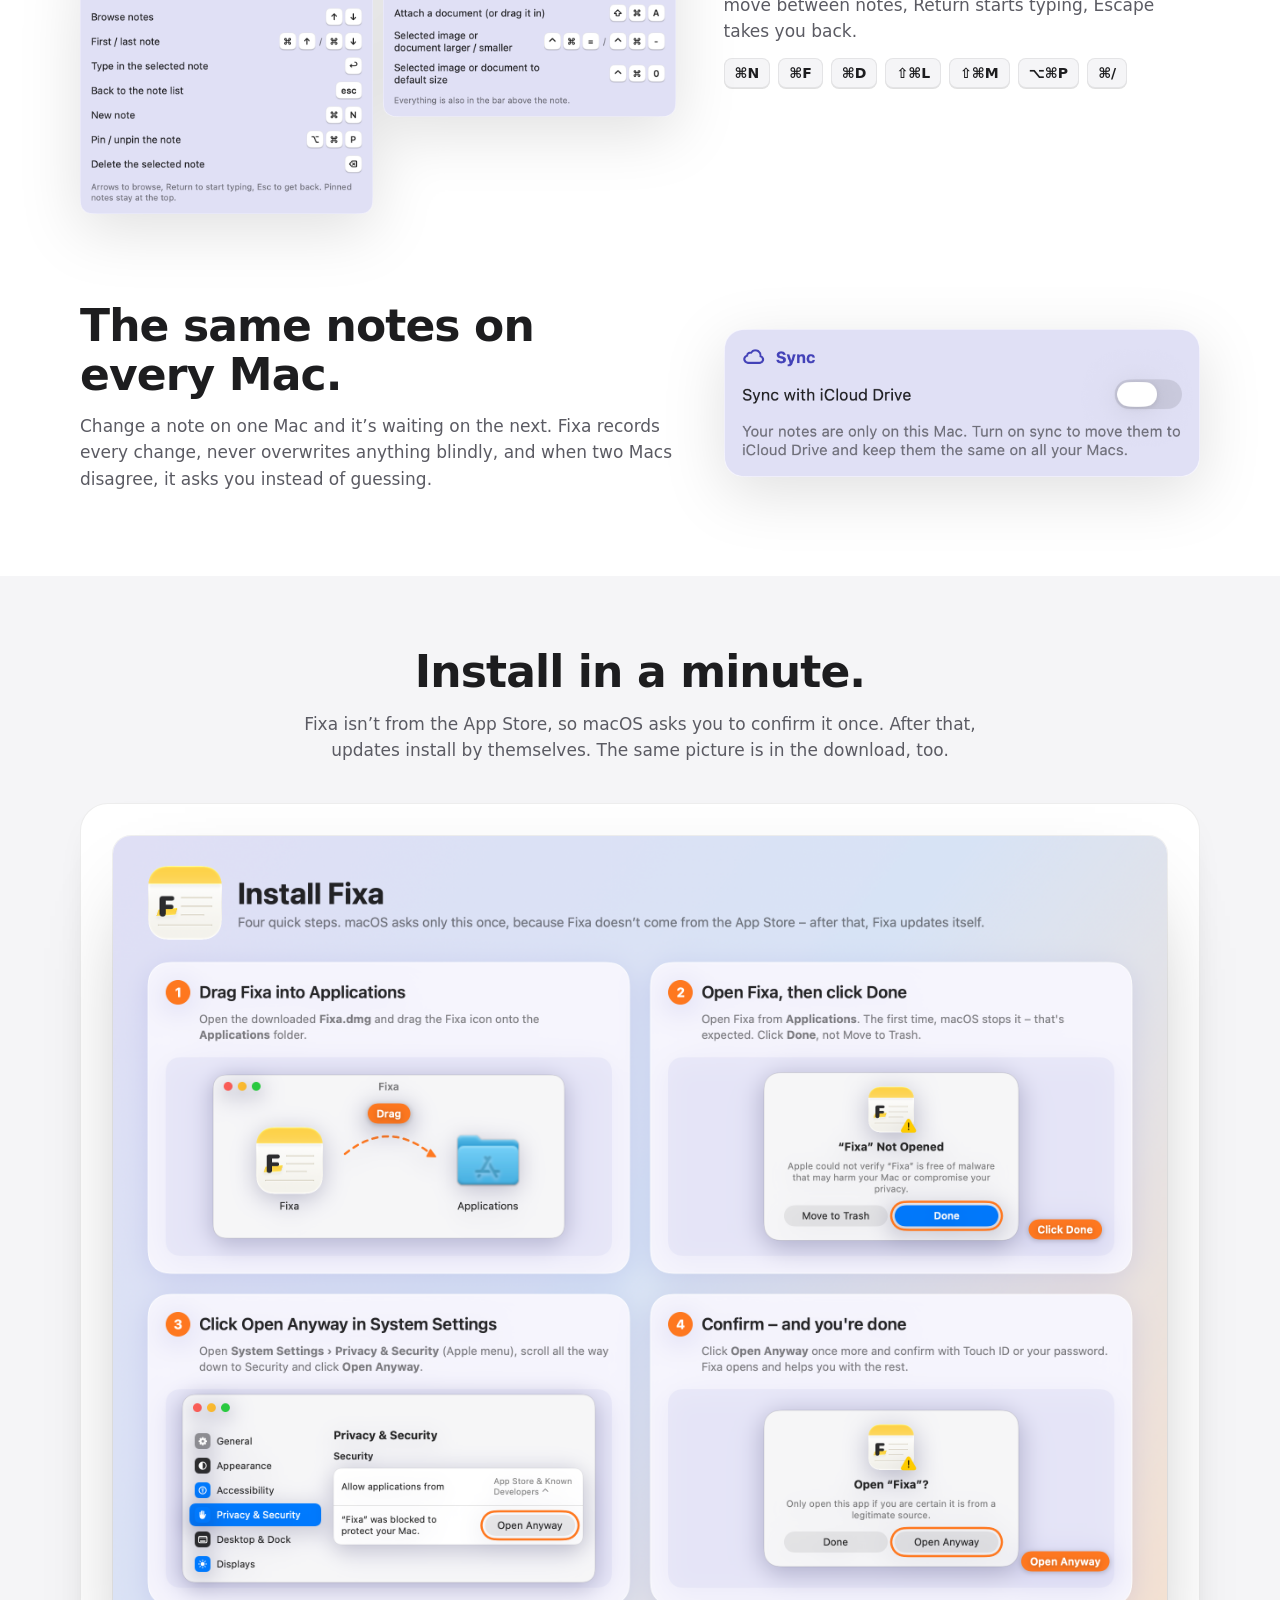
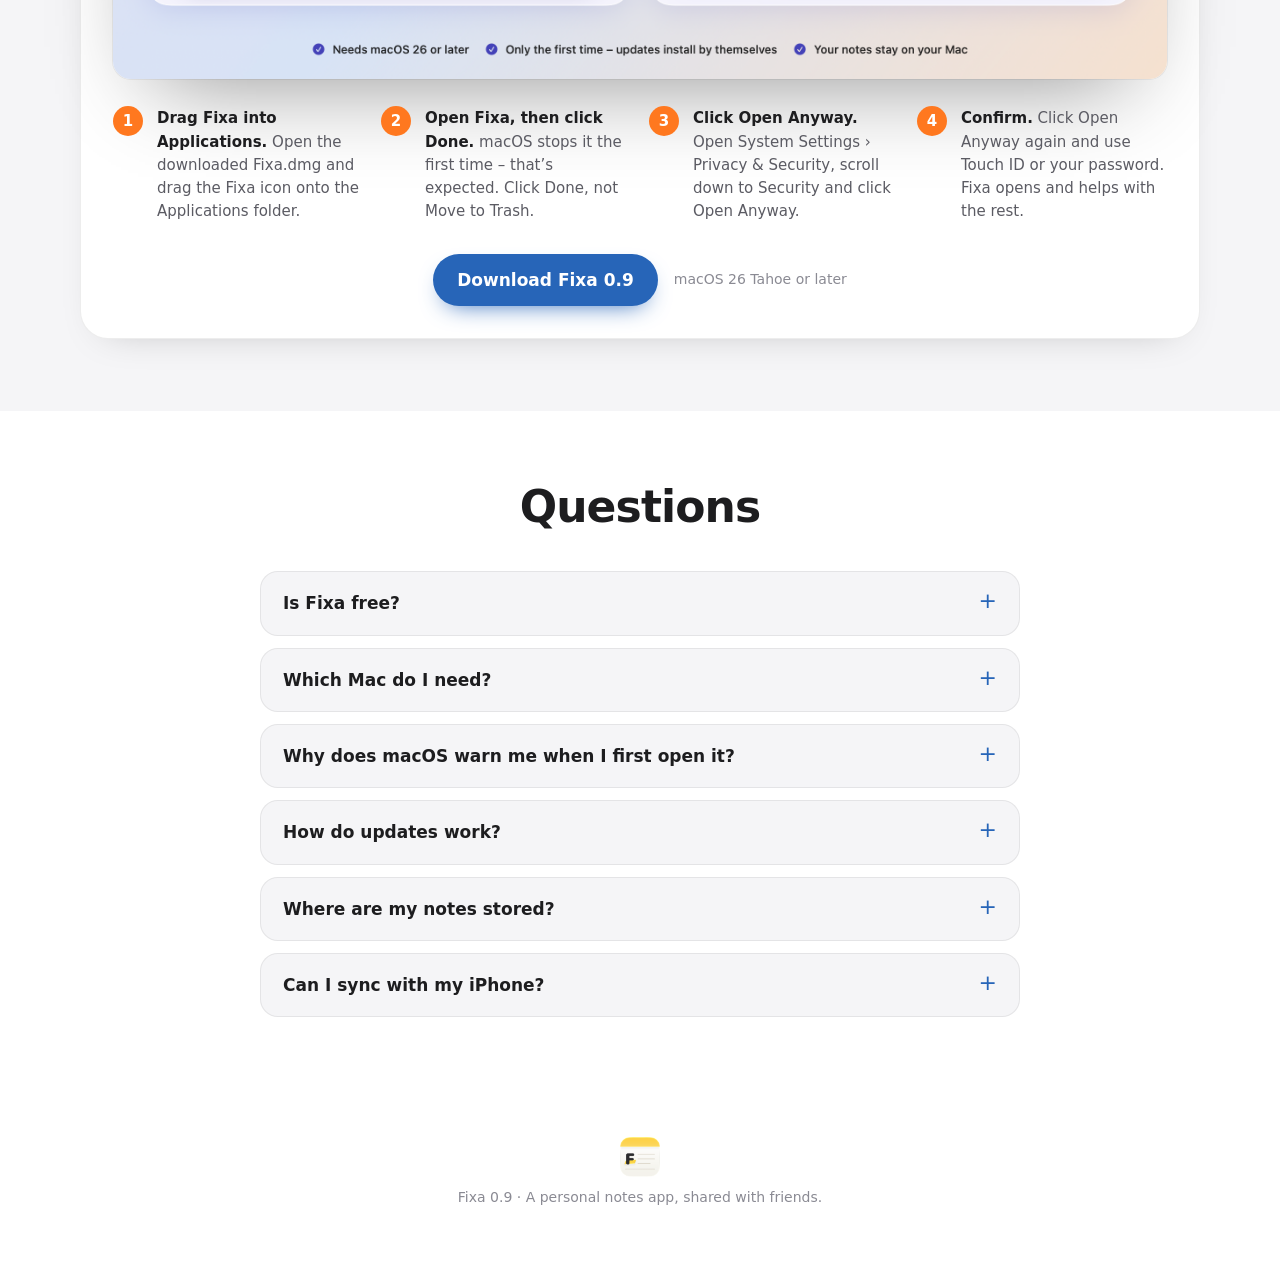
==== commit be3930db: "Fixa 0.9 Co-Authored-By: Claude Opus 5.5 <noreply@anthropic.com>" ====
--- a/index.html
+++ b/index.html
@@ -3,12 +3,12 @@
 <head>
     <meta charset="utf-8">
     <meta name="viewport" content="width=device-width, initial-scale=1">
-    <title>Fixa – Notes for Mac, Sorted by Project</title>
-    <meta name="description" content="Fixa is a calm, fast notes app for the Mac. Every note lives in a project, and the whole window takes on that project’s color.">
-    <meta name="theme-color" content="#E0E0F5" media="(prefers-color-scheme: light)">
-    <meta name="theme-color" content="#2C2C33" media="(prefers-color-scheme: dark)">
-    <meta property="og:title" content="Fixa – Notes for Mac, Sorted by Project">
-    <meta property="og:description" content="A calm, fast notes app for the Mac. Projects, colors, a real highlighter, checklists and sync between your Macs.">
+    <title>Fixa – Simple Notes, Built for Switching Projects</title>
+    <meta name="description" content="Simple notes for the Mac, built for switching projects in a keystroke. Made for working with AI across many contexts – with sync through your own iCloud and nothing sent anywhere else.">
+    <meta name="theme-color" content="#FFFFFF" media="(prefers-color-scheme: light)">
+    <meta name="theme-color" content="#111113" media="(prefers-color-scheme: dark)">
+    <meta property="og:title" content="Fixa – Simple Notes, Built for Switching Projects">
+    <meta property="og:description" content="Simple notes for the Mac, built for switching projects in a keystroke. Sync through your own iCloud, nothing sent anywhere else.">
     <meta property="og:image" content="https://fixa-notes-app.github.io/images/window.png">
     <meta property="og:url" content="https://fixa-notes-app.github.io/">
     <meta property="og:type" content="website">
@@ -19,8 +19,6 @@
     <link rel="stylesheet" href="demo.css">
 </head>
 <body>
-<div class="blobs" aria-hidden="true"></div>
-
 <header class="bar">
     <div class="wrap">
         <a class="brand" href="#top"><img src="images/icon.png" alt=""> Fixa</a>
@@ -36,8 +34,8 @@
 <main id="top">
     <section class="hero" data-project="blue">
         <div class="wrap">
-            <h1>Every note in its place.</h1>
-            <p class="lead">Fixa is a calm, fast notes app for your Mac. Every note lives in a project, and the whole window takes on that project’s color – so you always know where you are.</p>
+            <h1>Simple notes. Built for switching projects.</h1>
+            <p class="lead">Building with AI means juggling projects, prompts and context all day. Fixa gives every project its own color-coded space you can jump to in a keystroke – with sync across your Macs built in, and every note kept on your Mac and in your own iCloud.</p>
             <div class="actions">
                 <a class="button" href="https://github.com/fixa-notes-app/fixa-notes-app.github.io/releases/latest/download/Fixa.dmg">
                     <svg width="18" height="18" viewBox="0 0 24 24" aria-hidden="true"><path fill="currentColor" d="M12 3a1 1 0 0 1 1 1v9.59l3.3-3.3a1 1 0 1 1 1.4 1.42l-5 5a1 1 0 0 1-1.4 0l-5-5a1 1 0 1 1 1.4-1.42l3.3 3.3V4a1 1 0 0 1 1-1Zm-7 15a1 1 0 0 1 1 1v1h12v-1a1 1 0 1 1 2 0v2a1 1 0 0 1-1 1H5a1 1 0 0 1-1-1v-2a1 1 0 0 1 1-1Z"/></svg>
@@ -45,7 +43,7 @@
                 </a>
                 <a class="button glass" href="#install">How to install</a>
             </div>
-            <p class="meta">Version 0.8 · macOS 26 Tahoe or later · Apple silicon and Intel · Free</p>
+            <p class="meta">Version 0.9 · macOS 26 Tahoe or later · Apple silicon and Intel · Free</p>
             <!-- Živé okno Fixy (demo.js); bez JavaScriptu snímek okna. -->
             <div class="fx" id="fixa-demo" aria-label="Try Fixa right here">
                 <noscript><img class="shot" src="images/window.png" width="2360" height="1480" alt="Fixa window: projects on the left, notes in the middle, the editor on the right"></noscript>
@@ -71,21 +69,39 @@
                 <h2>Small app. Everything you need.</h2>
                 <p>Fixa does fewer things than the big note apps – and does them well.</p>
             </div>
-            <div class="features">
-                <article class="tile" style="--tile: #B3B2EC"><div class="badge">🗂️</div><h3>Projects, not folders</h3><p>Every note belongs to a project. Give it a color and an emoji or your own logo, and drag the tiles into any order.</p></article>
-                <article class="tile" style="--tile: #A3C6F5"><div class="badge">🎨</div><h3>The window takes the color</h3><p>Switch projects and the whole window smoothly turns that project’s color. Twelve soft pastels, or any color you like.</p></article>
-                <article class="tile" style="--tile: #F9E08B"><div class="badge">🖍️</div><h3>A real highlighter</h3><p>Five marker colors that look like a stroke of a pen – not a box behind the text.</p></article>
-                <article class="tile" style="--tile: #A8DFA9"><div class="badge">✅</div><h3>Lists and checklists</h3><p>Bullets, numbers and to-dos. Check items off, drag them around, or just type <code>-</code> or <code>[]</code> to start a list.</p></article>
-                <article class="tile" style="--tile: #9CD3E0"><div class="badge">🔗</div><h3>Links as cards</h3><p>Show a link as text, a neat card, or a big preview with the page’s picture.</p></article>
-                <article class="tile" style="--tile: #FBC490"><div class="badge">🖼️</div><h3>Images that behave</h3><p>Drop, paste or pick an image. Resize it by the corner and drag it wherever you want it.</p></article>
-                <article class="tile" style="--tile: #A3C6F5"><div class="badge">📎</div><h3>Documents in your notes</h3><p>Drop in a PDF, Word or Pages file. It shows its first page, opens right in Fixa with a click, and syncs with the note.</p></article>
-                <article class="tile" style="--tile: #F5A9C3"><div class="badge">🔍</div><h3>Search everything</h3><p><kbd>⌘F</kbd> searches all projects at once, grouped and colored by project.</p></article>
-                <article class="tile" style="--tile: #D3B0EA"><div class="badge">⌨️</div><h3>Keyboard first</h3><p>Everything has a shortcut. Press <kbd>⌘/</kbd> to see them all.</p></article>
-                <article class="tile" style="--tile: #9EDDD6"><div class="badge">☁️</div><h3>Sync between your Macs</h3><p>Turn on iCloud Drive sync and your notes stay the same on every Mac. Nothing is overwritten blindly, and every change is kept in the history.</p></article>
-                <article class="tile" style="--tile: #F7A5A0"><div class="badge">🔄</div><h3>Updates itself</h3><p>A new version shows up with what’s new. One click, and Fixa restarts with your notes saved.</p></article>
-                <article class="tile" style="--tile: #C3C5CB"><div class="badge">📘</div><h3>A guide inside</h3><p>Your first start comes with a Fixa Guide project that shows every feature, with pictures.</p></article>
-                <article class="tile" style="--tile: #D2BFA6"><div class="badge">🔒</div><h3>Your notes, your files</h3><p>Notes are plain RTF files on your Mac or in your iCloud Drive. No account, no tracking.</p></article>
-            </div>
+            <div class="features-main">
+                <article class="feature" style="--tile: #A3C6F5">
+                    <div class="badge">🎯</div>
+                    <h3>Switch context in a keystroke</h3>
+                    <p>Each project is its own space with its own color and notes. Press <kbd>⌘D</kbd> and the whole window becomes the next one – you see at a glance where you are, and only what belongs there.</p>
+                </article>
+                <article class="feature" style="--tile: #D2BFA6">
+                    <div class="badge">🔒</div>
+                    <h3>Private by design</h3>
+                    <p>No account, no server, no tracking. Fixa never sends your notes anywhere – they’re plain files in a folder on your Mac that you can open in any app.</p>
+                </article>
+                <article class="feature" style="--tile: #9EDDD6">
+                    <div class="badge">☁️</div>
+                    <h3>Sync on your own iCloud</h3>
+                    <p>Turn on sync and your notes live in a Fixa folder in your iCloud Drive – visible in Finder, under your Apple Account, and off again whenever you like. No third-party cloud in between.</p>
+                </article>
+                <article class="feature" style="--tile: #F9E08B">
+                    <div class="badge">✍️</div>
+                    <h3>Everything a note needs</h3>
+                    <p>Paste a prompt, sketch a plan, keep a to-do list, drop in a screenshot or a spec. One clean page handles it all – rich enough for real work, simple enough to just start typing.</p>
+                </article>
+            </div>
+            <ul class="features-more">
+                <li style="--tile: #F9E08B"><div class="badge">🖍️</div><div><strong>A real highlighter</strong><span>Five colors that look like a stroke of a pen.</span></div></li>
+                <li style="--tile: #A8DFA9"><div class="badge">✅</div><div><strong>Checklists</strong><span>Check items off, drag them around, or type <code>[]</code> to start.</span></div></li>
+                <li style="--tile: #9CD3E0"><div class="badge">🔗</div><div><strong>Links as cards</strong><span>Plain text, a neat card, or a big preview.</span></div></li>
+                <li style="--tile: #A3C6F5"><div class="badge">📎</div><div><strong>Documents inside</strong><span>PDF, Word and Pages files, previewed in place.</span></div></li>
+                <li style="--tile: #B3B2EC"><div class="badge">📌</div><div><strong>Pinned notes</strong><span>Keep what matters at the top of a project.</span></div></li>
+                <li style="--tile: #C9D5E8"><div class="badge">🕘</div><div><strong>Full history</strong><span>Every change on every Mac – deleted notes come back.</span></div></li>
+                <li style="--tile: #D3B0EA"><div class="badge">📤</div><div><strong>Markdown export</strong><span>Every note as .md and .rtf, ready for any tool.</span></div></li>
+                <li style="--tile: #F7A5A0"><div class="badge">🔄</div><div><strong>Updates itself</strong><span>New versions arrive with one click.</span></div></li>
+                <li style="--tile: #C3C5CB"><div class="badge">📘</div><div><strong>A guide inside</strong><span>A built-in project that shows every feature.</span></div></li>
+            </ul>
         </div>
     </section>
 
@@ -96,7 +112,6 @@
                 <div class="text">
                     <h2>Projects you can see.</h2>
                     <p>Projects sit on the left as glass tiles with their color and emoji – or your own logo. Drag a tile to reorder it, or use <kbd>⌥⌘↑</kbd> <kbd>⌥⌘↓</kbd>.</p>
-                    <p>Pin the notes you need most and they stay on top of the project.</p>
                 </div>
             </div>
             <div class="showcase flip">
@@ -131,7 +146,7 @@
     <section data-project="pink">
         <div class="wrap">
             <div class="showcase">
-                <img class="shot" src="images/guide-shortcuts.png" width="1680" height="900" loading="lazy" alt="Keyboard shortcuts overview">
+                <img class="shot natural" src="images/site-shortcuts.png" width="777" height="634" loading="lazy" alt="Keyboard shortcuts for projects, notes and formatting">
                 <div class="text">
                     <h2>Made for the keyboard.</h2>
                     <p>Fixa works entirely from the keyboard. Arrow keys move between notes, Return starts typing, Escape takes you back.</p>
@@ -139,10 +154,10 @@
                 </div>
             </div>
             <div class="showcase flip">
-                <img class="shot" src="images/guide-sync.png" width="1060" height="312" loading="lazy" alt="Sync with iCloud Drive switch in Settings">
+                <img class="shot natural" src="images/site-sync.png" width="382" height="119" loading="lazy" alt="The Sync card in Settings with the Sync with iCloud Drive switch">
                 <div class="text">
                     <h2>The same notes on every Mac.</h2>
-                    <p>Turn on sync and Fixa keeps your notes in iCloud Drive. Every change on every Mac is recorded, nothing is overwritten blindly, and if two Macs disagree, Fixa asks you.</p>
+                    <p>Change a note on one Mac and it’s waiting on the next. Fixa records every change, never overwrites anything blindly, and when two Macs disagree, it asks you instead of guessing.</p>
                 </div>
             </div>
         </div>
@@ -163,7 +178,7 @@
                     <li><strong>Confirm.</strong> Click Open Anyway again and use Touch ID or your password. Fixa opens and helps with the rest.</li>
                 </ol>
                 <div class="install-download">
-                    <a class="button" href="https://github.com/fixa-notes-app/fixa-notes-app.github.io/releases/latest/download/Fixa.dmg">Download Fixa 0.8</a>
+                    <a class="button" href="https://github.com/fixa-notes-app/fixa-notes-app.github.io/releases/latest/download/Fixa.dmg">Download Fixa 0.9</a>
                     <span>macOS 26 Tahoe or later</span>
                 </div>
             </div>
@@ -207,11 +222,11 @@
 
 <footer>
     <img src="images/icon.png" alt="">
-    Fixa 0.8 · A personal notes app, shared with friends.
+    Fixa 0.9 · A personal notes app, shared with friends.
 </footer>
 
 <script>
-    // Stránka se přebarvuje podle sekce uprostřed obrazovky – jako okno Fixy při přepnutí projektu.
+    // Akcent stránky se mění podle sekce uprostřed obrazovky – jako okno Fixy při přepnutí projektu.
     const sections = [...document.querySelectorAll("section[data-project]")];
     const root = document.documentElement;
     let active = null;
--- a/style.css
+++ b/style.css
@@ -1,50 +1,53 @@
-/* Web Fixy – barvy jsou motivy projektů z aplikace (ProjectTheme: canvas, paper, accent) a stránka se při posouvání
-   plynule přebarvuje podle sekce, stejně jako okno Fixy při přepnutí projektu. */
-
-@property --canvas { syntax: '<color>'; inherits: true; initial-value: #E0E0F5; }
-@property --paper { syntax: '<color>'; inherits: true; initial-value: #F6F5FD; }
+/* Web Fixy – stránka je bílá (sekce se střídají s jemně šedou), aby barevné okno Fixy vyniklo. Akcent (tlačítka,
+   odkazy) je z motivů projektů v aplikaci (ProjectTheme) a při posouvání se plynule mění podle sekce, stejně jako
+   okno Fixy při přepnutí projektu. */
+
 @property --accent { syntax: '<color>'; inherits: true; initial-value: #4442B8; }
 
 :root {
-    --canvas: #E0E0F5;
-    --paper: #F6F5FD;
     --accent: #4442B8;
+    --page: #FFFFFF;
+    --alt: #F5F5F7;
+    --surface: #F5F5F7;
+    --surface-alt: #FFFFFF;
+    --line: rgba(0, 0, 0, 0.07);
     --ink: #1d1d1f;
     --ink-2: #5b5b63;
     --ink-3: #8a8a93;
-    --glass: rgba(255, 255, 255, 0.55);
-    --glass-edge: rgba(255, 255, 255, 0.85);
-    --shadow: 0 18px 50px -24px rgba(40, 36, 90, 0.35);
+    --shadow: 0 14px 40px -26px rgba(0, 0, 0, 0.28);
     --callout: #FF781F;
     color-scheme: light;
-    transition: --canvas 0.6s ease, --paper 0.6s ease, --accent 0.6s ease;
-}
-
-:root[data-project="lavender"] { --canvas: #E0E0F5; --paper: #F6F5FD; --accent: #4442B8; }
-:root[data-project="blue"]     { --canvas: #D8E4F5; --paper: #F3F7FD; --accent: #2765B8; }
-:root[data-project="teal"]     { --canvas: #DCF5F2; --paper: #F4FDFC; --accent: #1E8C80; }
-:root[data-project="peach"]    { --canvas: #F5E2D0; --paper: #FDF6F0; --accent: #B8671C; }
-:root[data-project="pink"]     { --canvas: #F5DAE3; --paper: #FDF3F7; --accent: #B82F5D; }
-:root[data-project="green"]    { --canvas: #E0F5E0; --paper: #F5FDF6; --accent: #2E8C30; }
-:root[data-project="lilac"]    { --canvas: #ECE0F5; --paper: #FAF5FD; --accent: #8941B8; }
+    transition: --accent 0.6s ease;
+}
+
+:root[data-project="lavender"] { --accent: #4442B8; }
+:root[data-project="blue"]     { --accent: #2765B8; }
+:root[data-project="teal"]     { --accent: #1E8C80; }
+:root[data-project="peach"]    { --accent: #B8671C; }
+:root[data-project="pink"]     { --accent: #B82F5D; }
+:root[data-project="green"]    { --accent: #2E8C30; }
+:root[data-project="lilac"]    { --accent: #8941B8; }
 
 @media (prefers-color-scheme: dark) {
     :root {
         --ink: #f5f5f7;
         --ink-2: #b4b4bc;
         --ink-3: #85858e;
-        --glass: rgba(255, 255, 255, 0.06);
-        --glass-edge: rgba(255, 255, 255, 0.12);
         --shadow: 0 18px 50px -24px rgba(0, 0, 0, 0.7);
+        --page: #111113;
+        --alt: #19191B;
+        --surface: #1C1C1E;
+        --surface-alt: #242426;
+        --line: rgba(255, 255, 255, 0.08);
         color-scheme: dark;
     }
-    :root, :root[data-project="lavender"] { --canvas: #2C2C33; --paper: #212024; --accent: #817FE5; }
-    :root[data-project="blue"]  { --canvas: #292D33; --paper: #1F2124; --accent: #679DE5; }
-    :root[data-project="teal"]  { --canvas: #2B3332; --paper: #202423; --accent: #75E5D9; }
-    :root[data-project="peach"] { --canvas: #332C26; --paper: #24211E; --accent: #E59950; }
-    :root[data-project="pink"]  { --canvas: #332A2D; --paper: #242021; --accent: #E56E97; }
-    :root[data-project="green"] { --canvas: #2C332C; --paper: #202421; --accent: #7FE581; }
-    :root[data-project="lilac"] { --canvas: #302C33; --paper: #222024; --accent: #BD7FE5; }
+    :root, :root[data-project="lavender"] { --accent: #817FE5; }
+    :root[data-project="blue"]  { --accent: #679DE5; }
+    :root[data-project="teal"]  { --accent: #75E5D9; }
+    :root[data-project="peach"] { --accent: #E59950; }
+    :root[data-project="pink"]  { --accent: #E56E97; }
+    :root[data-project="green"] { --accent: #7FE581; }
+    :root[data-project="lilac"] { --accent: #BD7FE5; }
 }
 
 * { box-sizing: border-box; }
@@ -53,27 +56,12 @@
 
 body {
     margin: 0;
-    background: var(--canvas);
+    background: var(--page);
     color: var(--ink);
     font: 17px/1.55 -apple-system, BlinkMacSystemFont, "SF Pro Text", "Helvetica Neue", system-ui, sans-serif;
     -webkit-font-smoothing: antialiased;
     overflow-x: hidden;
 }
-
-/* Měkké barevné skvrny za sklem (jako pastelové dlaždice projektů). */
-.blobs {
-    position: fixed;
-    inset: 0;
-    z-index: -1;
-    pointer-events: none;
-    background:
-        radial-gradient(40vw 40vw at 8% 10%, color-mix(in srgb, #B3B2EC 55%, transparent), transparent 70%),
-        radial-gradient(36vw 36vw at 92% 18%, color-mix(in srgb, #A3C6F5 50%, transparent), transparent 70%),
-        radial-gradient(42vw 42vw at 85% 92%, color-mix(in srgb, #FBC490 40%, transparent), transparent 70%),
-        radial-gradient(38vw 38vw at 10% 88%, color-mix(in srgb, #9EDDD6 45%, transparent), transparent 70%);
-    opacity: 0.55;
-}
-@media (prefers-color-scheme: dark) { .blobs { opacity: 0.16; } }
 
 a { color: var(--accent); text-decoration: none; }
 a:hover { text-decoration: underline; }
@@ -86,10 +74,10 @@
     top: 0;
     z-index: 10;
     padding: 12px 0;
-    background: color-mix(in srgb, var(--canvas) 70%, transparent);
+    background: color-mix(in srgb, var(--page) 78%, transparent);
     backdrop-filter: blur(20px) saturate(1.5);
     -webkit-backdrop-filter: blur(20px) saturate(1.5);
-    border-bottom: 1px solid var(--glass-edge);
+    border-bottom: 1px solid var(--line);
 }
 .bar .wrap { display: flex; align-items: center; gap: 12px; }
 .brand { display: flex; align-items: center; gap: 10px; font-weight: 700; font-size: 19px; color: var(--ink); }
@@ -116,19 +104,17 @@
 .button:hover { text-decoration: none; transform: translateY(-1px); box-shadow: 0 14px 28px -12px var(--accent); }
 .button.small { padding: 8px 16px; font-size: 15px; }
 .button.glass {
-    background: var(--glass);
+    background: var(--surface);
     color: var(--ink);
-    border: 1px solid var(--glass-edge);
+    border: 1px solid var(--line);
     box-shadow: none;
-    backdrop-filter: blur(16px);
-    -webkit-backdrop-filter: blur(16px);
 }
 @media (prefers-color-scheme: dark) { .button:not(.glass) { color: #111; } }
 
 /* Úvod – bez velké ikony (je v liště), aby byl snímek okna vidět hned bez posouvání. */
 .hero { padding: 56px 0 40px; text-align: center; }
-h1 { font-size: clamp(40px, 7vw, 72px); line-height: 1.04; letter-spacing: -0.03em; margin: 0 auto 18px; max-width: 13ch; }
-.lead { font-size: clamp(18px, 2.2vw, 21px); color: var(--ink-2); max-width: 40em; margin: 0 auto 30px; }
+h1 { font-size: clamp(40px, 6.4vw, 68px); line-height: 1.04; letter-spacing: -0.03em; margin: 0 auto 20px; max-width: 16ch; }
+.lead { font-size: clamp(18px, 2.2vw, 21px); color: var(--ink-2); max-width: 36em; margin: 0 auto 30px; }
 .actions { display: flex; flex-wrap: wrap; gap: 12px; justify-content: center; }
 .meta { margin-top: 16px; font-size: 14px; color: var(--ink-3); }
 .shot {
@@ -136,39 +122,48 @@
     width: 100%;
     height: auto;
     border-radius: 18px;
-    box-shadow: 0 40px 90px -40px rgba(30, 28, 80, 0.55), 0 0 0 1px rgba(0, 0, 0, 0.06);
+    box-shadow: 0 40px 90px -40px rgba(0, 0, 0, 0.45), 0 0 0 1px rgba(0, 0, 0, 0.06);
 }
 .hero .shot { margin-top: 48px; }
 
-/* Sekce */
+/* Sekce – bílé a jemně šedé se střídají; karty mají vždy opačný odstín než jejich sekce. */
 section { padding: 72px 0; }
+section:nth-of-type(even) { background: var(--alt); --surface: var(--surface-alt); }
 h2 { font-size: clamp(30px, 4.4vw, 44px); line-height: 1.1; letter-spacing: -0.02em; margin: 0 0 14px; }
 .section-head { text-align: center; max-width: 40em; margin: 0 auto 40px; }
 .section-head p { color: var(--ink-2); margin: 0; }
 
-/* Funkce – jako dlaždice projektů: emoji na pastelové barvě, název, text */
-.features { display: grid; grid-template-columns: repeat(auto-fill, minmax(250px, 1fr)); gap: 16px; }
-.tile {
-    padding: 20px;
-    border-radius: 22px;
-    background: var(--glass);
-    border: 1px solid var(--glass-edge);
-    backdrop-filter: blur(18px) saturate(1.4);
-    -webkit-backdrop-filter: blur(18px) saturate(1.4);
-    box-shadow: var(--shadow);
-}
-.tile .badge {
+/* Funkce – čtyři hlavní jako velké karty, ostatní pod nimi v menší mřížce; odznak = emoji na pastelové barvě
+   (jako dlaždice projektů ve Fixe). */
+.badge {
     width: 46px;
     height: 46px;
     border-radius: 13px;
     display: grid;
     place-items: center;
+    flex: none;
     font-size: 24px;
     background: var(--tile);
     box-shadow: inset 0 0 0 1px rgba(255, 255, 255, 0.5);
 }
-.tile h3 { margin: 14px 0 6px; font-size: 18px; letter-spacing: -0.01em; }
-.tile p { margin: 0; font-size: 15px; color: var(--ink-2); }
+.features-main { display: grid; grid-template-columns: repeat(2, 1fr); gap: 18px; }
+.feature {
+    padding: clamp(22px, 3vw, 32px);
+    border-radius: 26px;
+    background: var(--surface);
+    border: 1px solid var(--line);
+    box-shadow: var(--shadow);
+}
+.feature .badge { width: 58px; height: 58px; border-radius: 17px; font-size: 30px; }
+.feature h3 { margin: 18px 0 8px; font-size: clamp(21px, 2.4vw, 25px); line-height: 1.2; letter-spacing: -0.02em; }
+.feature p { margin: 0; font-size: 16px; color: var(--ink-2); }
+.feature .keys { margin-top: 16px; }
+.features-more { display: grid; grid-template-columns: repeat(auto-fill, minmax(240px, 1fr)); gap: 8px 28px; margin: 44px 0 0; padding: 0; list-style: none; }
+.features-more li { display: flex; gap: 12px; align-items: flex-start; padding: 10px 0; }
+.features-more .badge { width: 34px; height: 34px; border-radius: 10px; font-size: 18px; }
+.features-more strong { display: block; font-size: 15px; letter-spacing: -0.01em; }
+.features-more span { display: block; font-size: 14px; line-height: 1.45; color: var(--ink-2); }
+@media (max-width: 720px) { .features-main { grid-template-columns: 1fr; } }
 
 /* Ukázky – snímek a text vedle sebe */
 .showcase { display: grid; grid-template-columns: 1.25fr 1fr; gap: 48px; align-items: center; }
@@ -176,14 +171,16 @@
 .showcase.flip .text { order: -1; }
 .showcase .text p { color: var(--ink-2); margin: 0 0 12px; }
 /* Obrázky z návodu mají vlastní rámeček – bez dalšího stínu a zaoblení. */
-.showcase .shot { border-radius: 0; box-shadow: none; filter: drop-shadow(0 24px 40px rgba(30, 28, 80, 0.18)); }
+.showcase .shot { border-radius: 0; box-shadow: none; filter: drop-shadow(0 24px 40px rgba(0, 0, 0, 0.14)); }
+/* Karty z aplikace ve skutečné velikosti (nezvětšují se přes šířku sloupce). */
+.showcase .shot.natural { width: auto; max-width: 100%; margin-inline: auto; filter: drop-shadow(0 16px 30px rgba(0, 0, 0, 0.12)); }
 .keys { display: flex; flex-wrap: wrap; gap: 8px; margin-top: 14px; }
 kbd {
     font: 600 14px/1 -apple-system, BlinkMacSystemFont, system-ui, sans-serif;
     padding: 7px 10px;
     border-radius: 8px;
-    background: var(--paper);
-    border: 1px solid var(--glass-edge);
+    background: var(--surface);
+    border: 1px solid var(--line);
     box-shadow: 0 1px 0 rgba(0, 0, 0, 0.12);
     color: var(--ink);
 }
@@ -196,10 +193,8 @@
 .card {
     padding: clamp(18px, 3vw, 32px);
     border-radius: 28px;
-    background: var(--glass);
-    border: 1px solid var(--glass-edge);
-    backdrop-filter: blur(18px) saturate(1.4);
-    -webkit-backdrop-filter: blur(18px) saturate(1.4);
+    background: var(--surface);
+    border: 1px solid var(--line);
     box-shadow: var(--shadow);
 }
 .steps { display: grid; grid-template-columns: repeat(auto-fit, minmax(230px, 1fr)); gap: 18px; padding: 0; margin: 28px 0 0; list-style: none; counter-reset: step; }
@@ -227,10 +222,8 @@
 details {
     padding: 18px 22px;
     border-radius: 18px;
-    background: var(--glass);
-    border: 1px solid var(--glass-edge);
-    backdrop-filter: blur(18px);
-    -webkit-backdrop-filter: blur(18px);
+    background: var(--surface);
+    border: 1px solid var(--line);
 }
 summary { cursor: pointer; font-weight: 600; list-style: none; display: flex; justify-content: space-between; gap: 12px; }
 summary::-webkit-details-marker { display: none; }
--- a/demo.css
+++ b/demo.css
@@ -66,7 +66,7 @@
     border-radius: 24px;
     overflow: hidden;
     background: var(--fx-canvas);
-    box-shadow: 0 40px 90px -40px rgba(30, 28, 80, 0.55), 0 0 0 1px rgba(0, 0, 0, 0.08);
+    box-shadow: 0 40px 90px -36px rgba(0, 0, 0, 0.42), 0 0 0 1px rgba(0, 0, 0, 0.08);
     transition: grid-template-columns 0.35s ease;
 }
 .fx.no-side .fx-window { grid-template-columns: 0 var(--fx-list-w, clamp(230px, 26%, 290px)) minmax(0, 1fr); }
@@ -228,7 +228,10 @@
     background: var(--fx-paper);
     box-shadow: -1px 0 0 var(--fx-sep);
 }
-.fx-scroll { position: absolute; inset: 0 0 30px; overflow-y: auto; overscroll-behavior: contain; }
+.fx-scroll { position: absolute; inset: 0 0 30px; overflow-y: auto; }
+/* Rolování stránky přes demo: dokud se do okna neklikne, se nic uvnitř svisle neposouvá a kolečko jde stránce;
+   pak se posouvá poznámka nebo seznam a na konci zase stránka. */
+.fx:not(.fx-engaged) :is(.fx-scroll, .fx-list-scroll, .fx-tiles) { overflow-y: hidden; }
 .fx-doc {
     min-height: 100%;
     padding: var(--fx-doc-top) 32px 40px;
@@ -568,28 +571,52 @@
     overflow: hidden;
 }
 
-/* Krátká zpráva dole uprostřed okna */
+/* Krátká zpráva dema – na stránce dole uprostřed obrazovky (barvy a písmo stránky, odkaz ke stažení jako tlačítko). */
 .fx-toast {
-    position: absolute;
-    z-index: 6;
+    position: fixed;
+    z-index: 50;
     left: 50%;
-    bottom: 22px;
-    max-width: calc(100% - 32px);
-    padding: 10px 16px;
+    bottom: calc(28px + env(safe-area-inset-bottom, 0px));
+    display: flex;
+    align-items: center;
+    gap: 16px;
+    width: max-content;
+    max-width: min(680px, calc(100vw - 32px));
+    padding: 15px 26px;
     border-radius: 999px;
-    font-size: 13px;
+    font-size: 17px;
+    line-height: 1.35;
     font-weight: 500;
-    background: color-mix(in srgb, var(--fx-paper) 88%, transparent);
-    backdrop-filter: blur(20px);
-    -webkit-backdrop-filter: blur(20px);
-    box-shadow: 0 0 0 0.5px var(--fx-glass-line), 0 10px 30px rgba(0, 0, 0, 0.16);
-    transform: translate(-50%, 12px);
+    color: var(--ink);
+    background: color-mix(in srgb, var(--page) 80%, transparent);
+    backdrop-filter: blur(24px) saturate(1.6);
+    -webkit-backdrop-filter: blur(24px) saturate(1.6);
+    border: 1px solid var(--line);
+    box-shadow: 0 24px 60px -18px rgba(0, 0, 0, 0.3), 0 2px 8px rgba(0, 0, 0, 0.06);
+    transform: translate(-50%, 24px);
     opacity: 0;
     pointer-events: none;
-    transition: opacity 0.25s ease, transform 0.25s ease;
-}
+    transition: opacity 0.3s ease, transform 0.3s ease;
+}
+.fx-toast.with-link { padding: 10px 10px 10px 26px; }
 .fx-toast.shown { opacity: 1; transform: translate(-50%, 0); pointer-events: auto; }
-.fx-toast a { color: var(--fx-accent); font-weight: 600; }
+.fx-toast a {
+    flex: none;
+    padding: 9px 18px;
+    border-radius: 999px;
+    font-size: 15px;
+    font-weight: 600;
+    white-space: nowrap;
+    color: #fff;
+    background: var(--accent);
+    box-shadow: 0 8px 20px -10px var(--accent);
+}
+.fx-toast a:hover { text-decoration: none; filter: brightness(1.08); }
+@media (prefers-color-scheme: dark) { .fx-toast a { color: #111; } }
+@media (max-width: 560px) {
+    .fx-toast { font-size: 15px; border-radius: 22px; padding: 13px 18px; }
+    .fx-toast.with-link { padding: 10px 10px 10px 18px; }
+}
 
 /* Pod oknem: zkratky k vyzkoušení (klávesy jako KeyCap v přehledu zkratek) a jak demo ukládá. */
 .fx-keys { display: flex; flex-wrap: wrap; justify-content: center; align-items: center; gap: 8px 18px; margin: 20px 0 0; font-size: 13px; color: var(--ink-2); }
@@ -607,7 +634,7 @@
     border-radius: 6px;
     font: 600 12px/1 ui-rounded, "SF Pro Rounded", -apple-system, system-ui, sans-serif;
     color: var(--ink);
-    background: var(--paper);
+    background: var(--surface);
     box-shadow: 0 1px 0 rgba(0, 0, 0, 0.22), inset 0 0 0 0.5px rgba(0, 0, 0, 0.12);
 }
 .fx-keys > .fx-touch { display: none; }
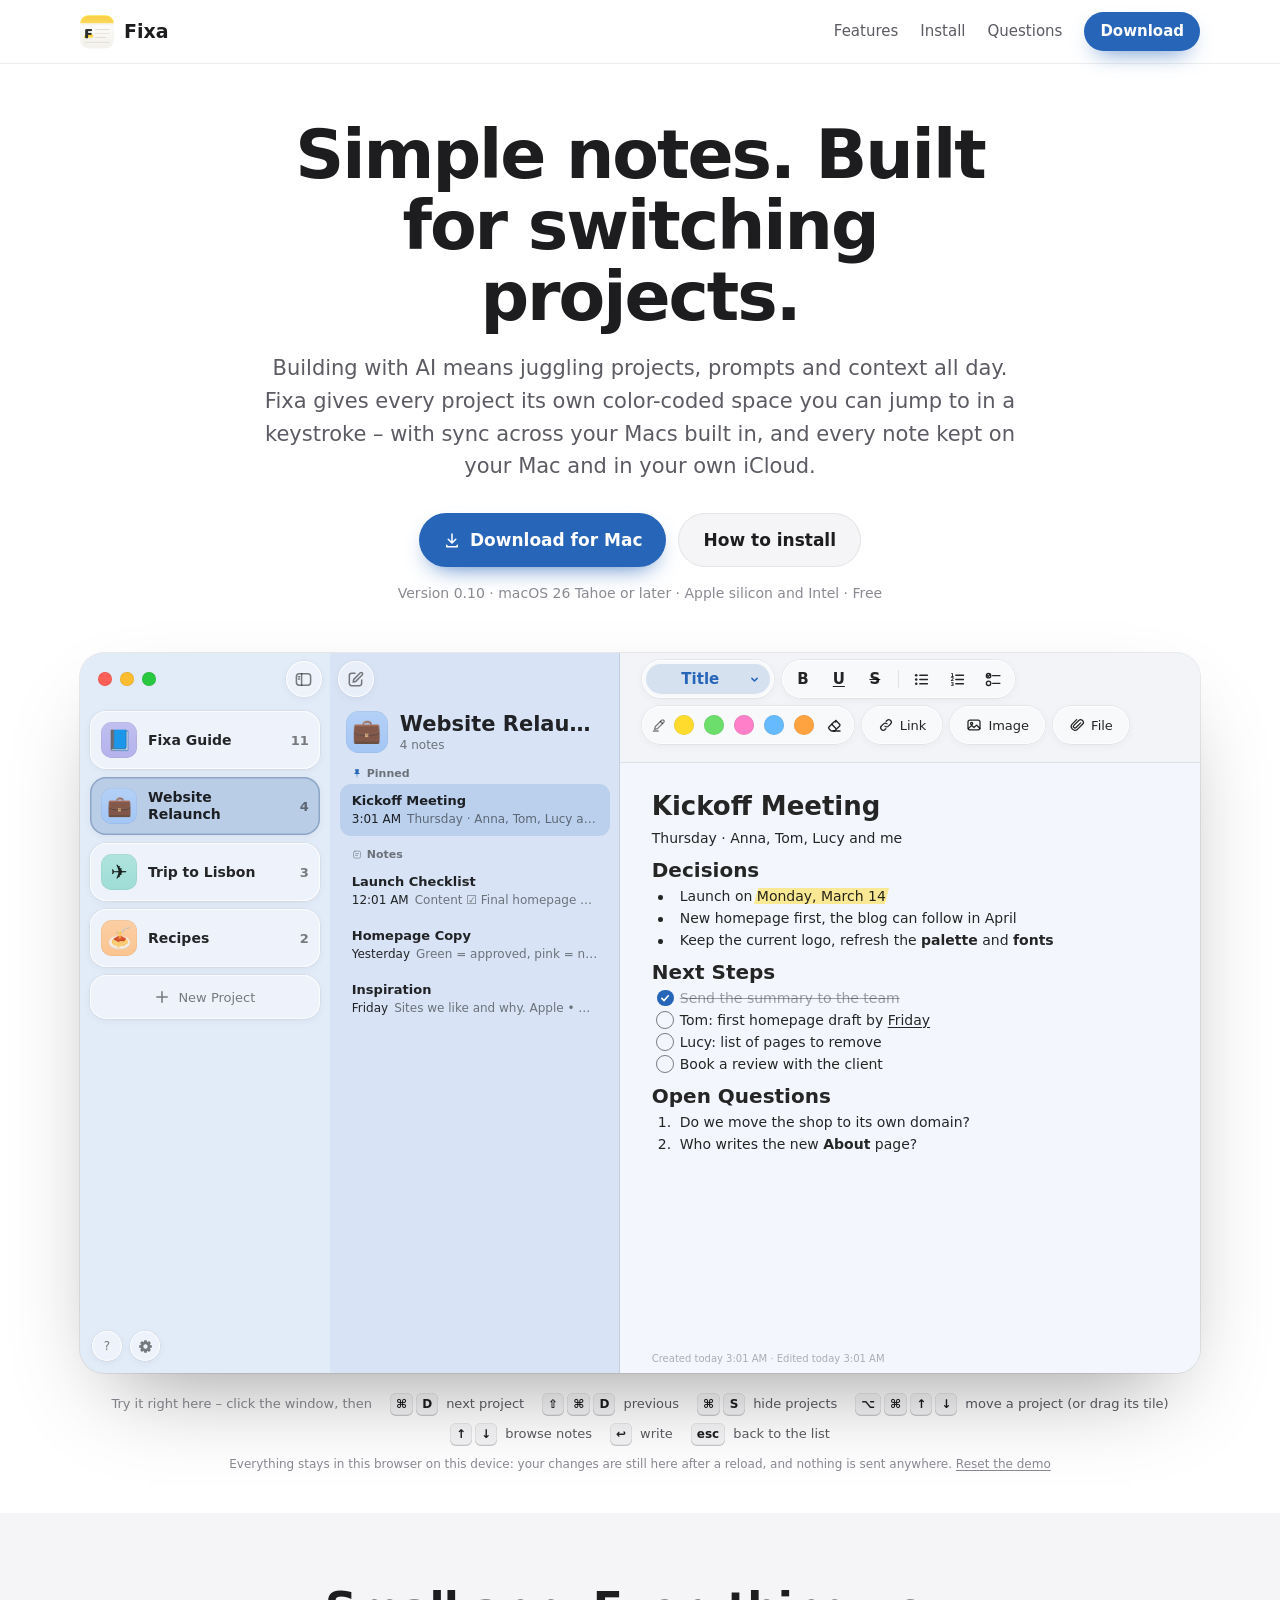
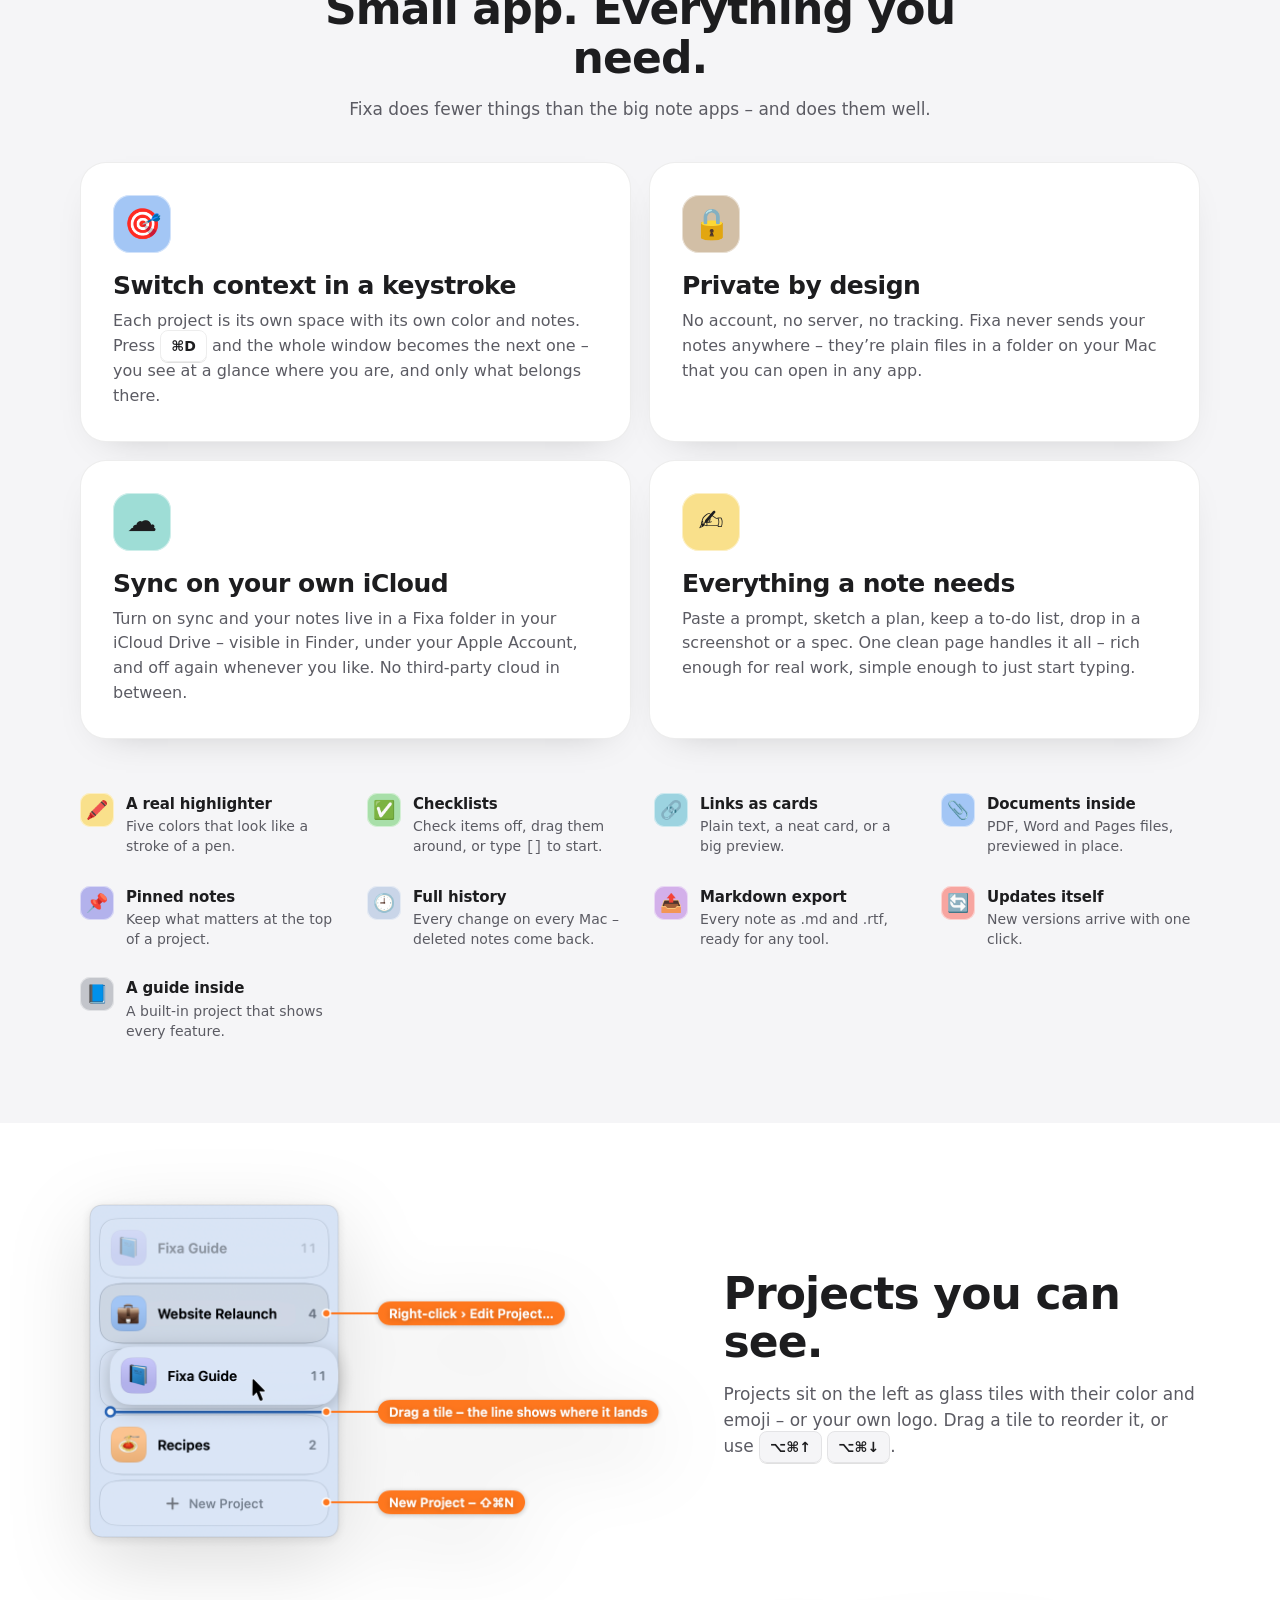
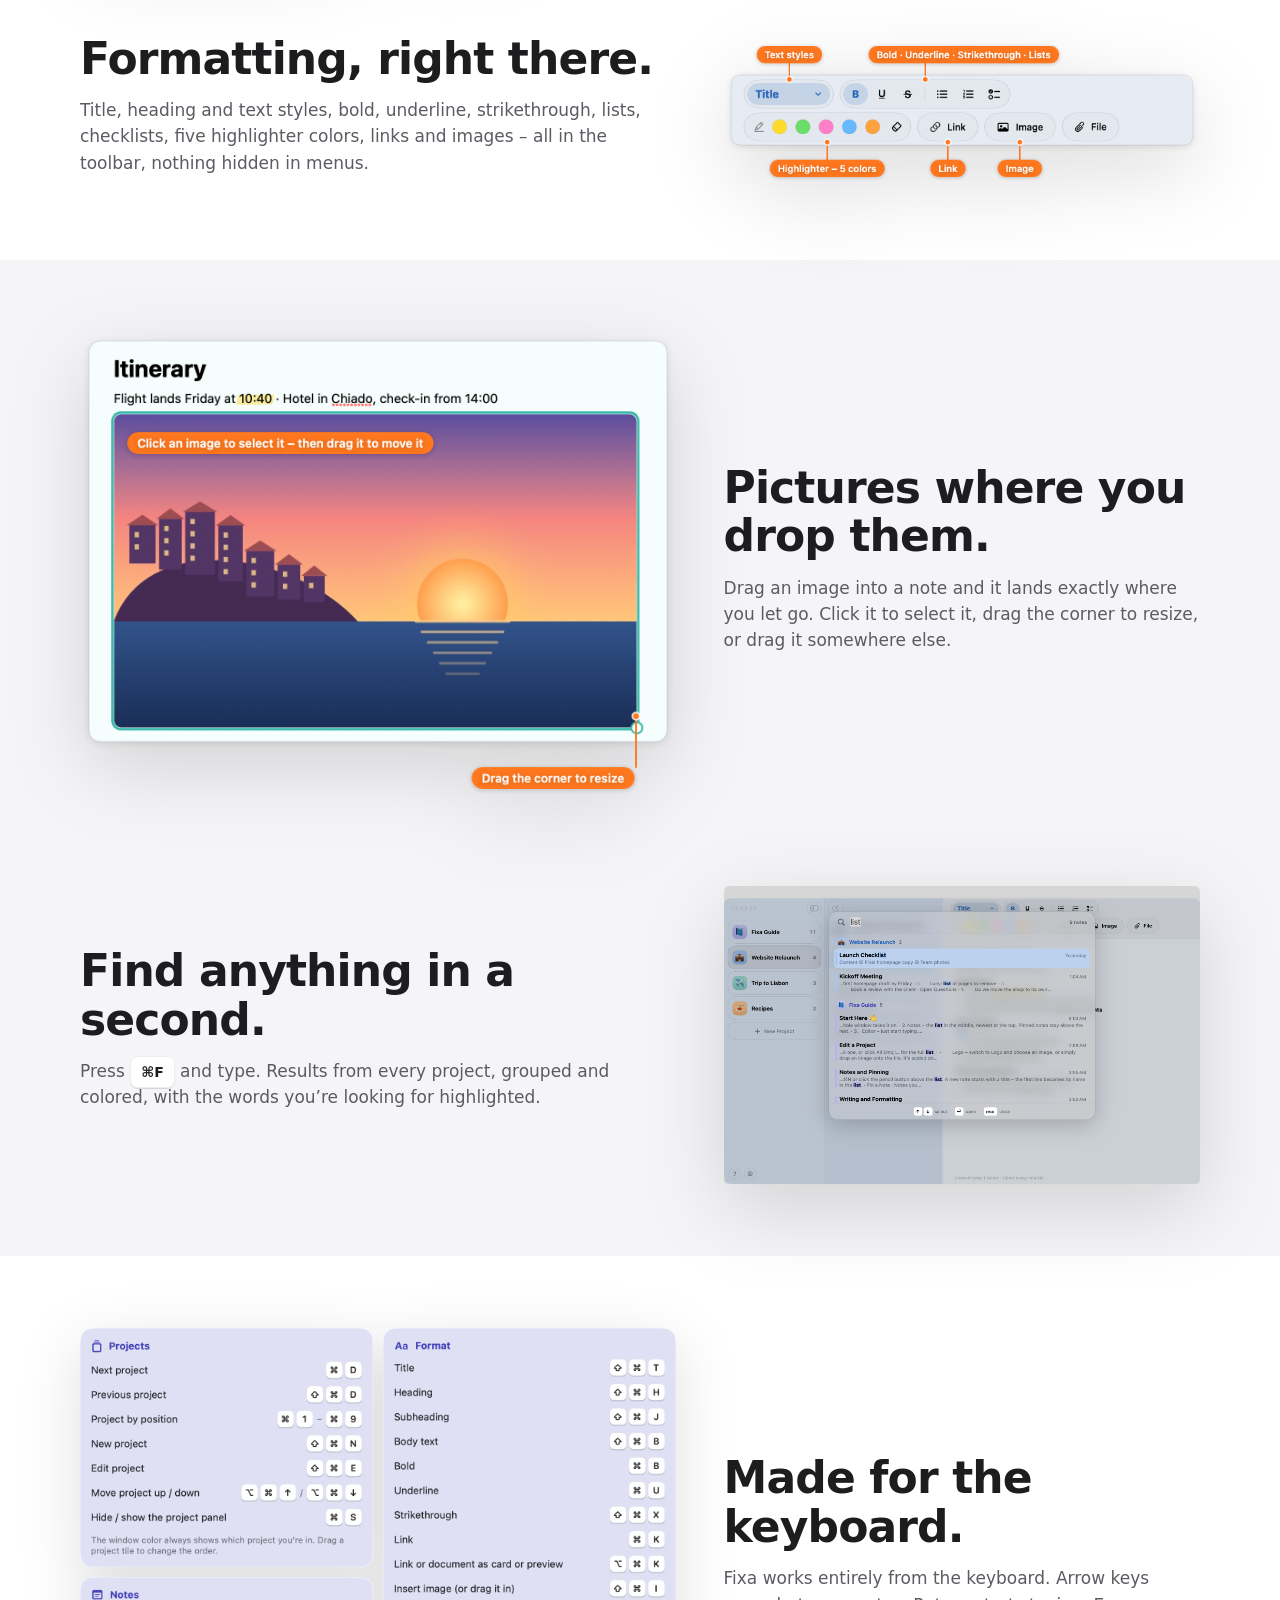
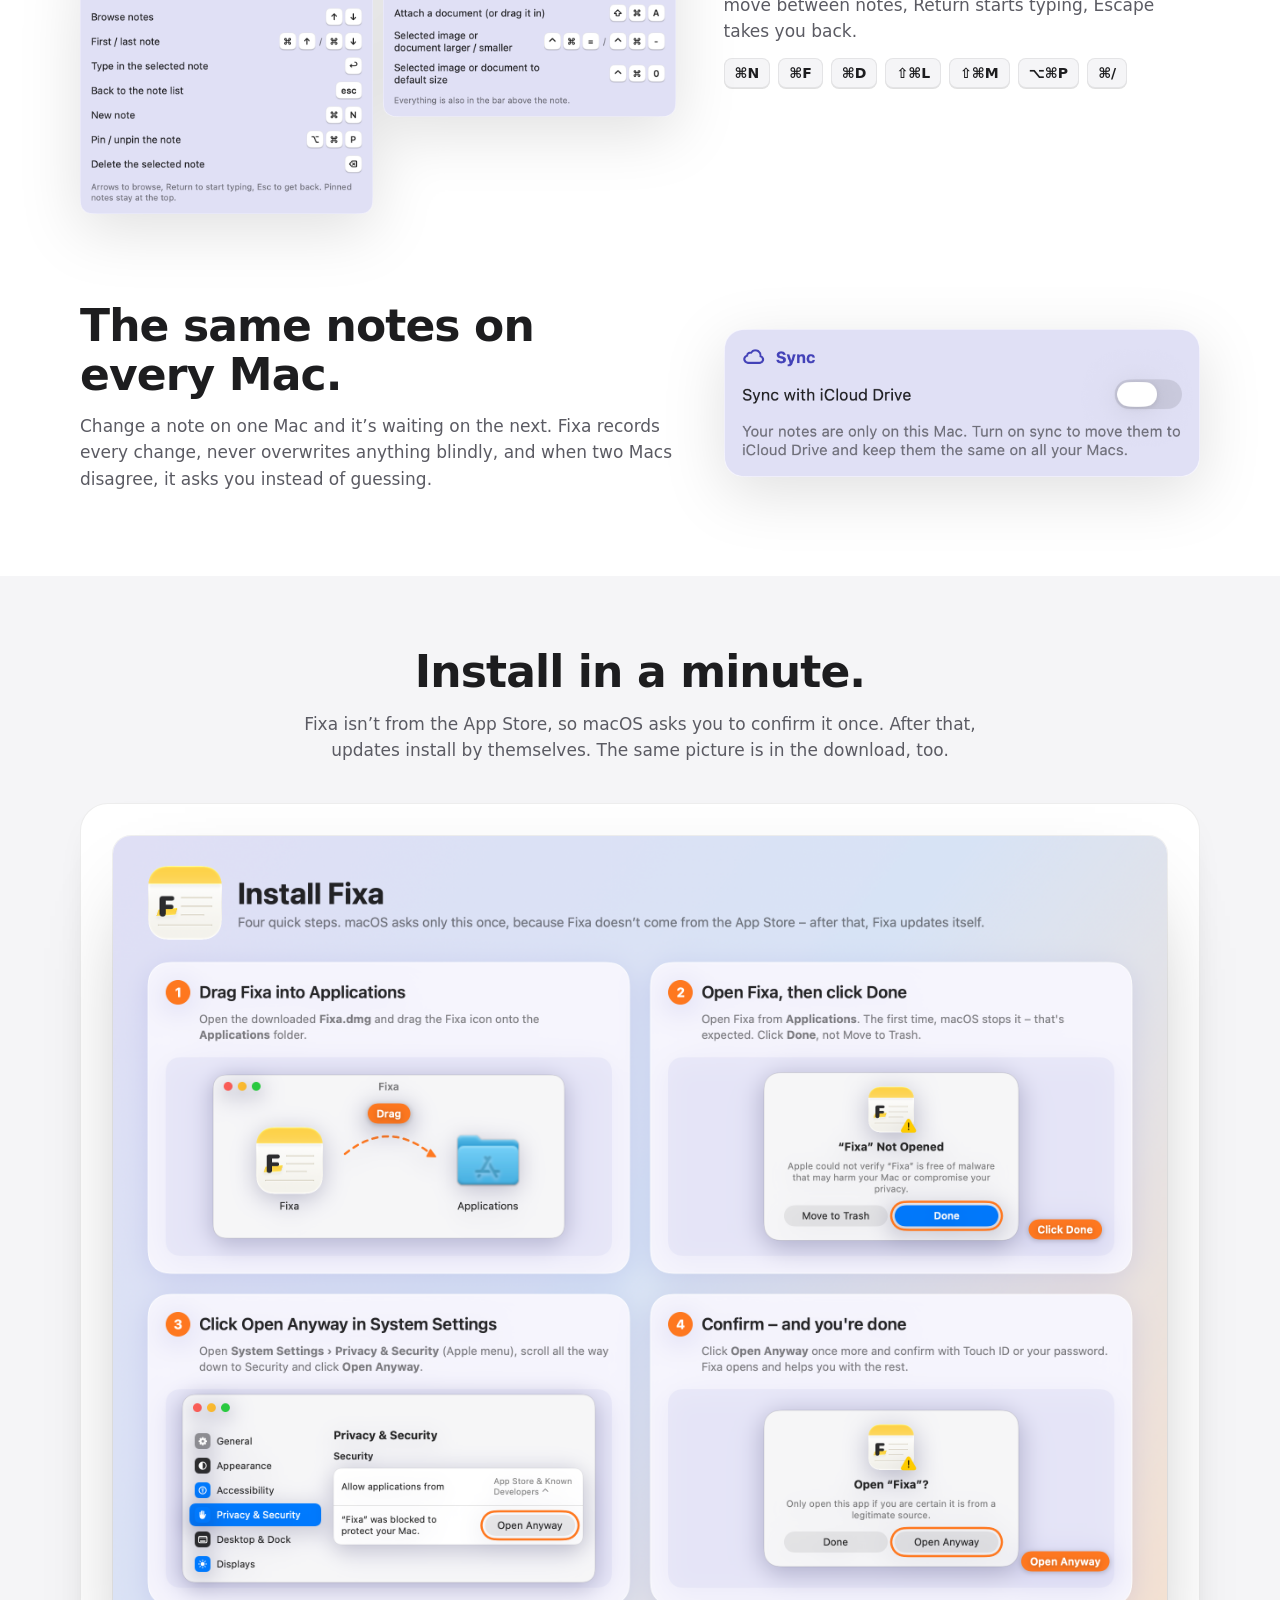
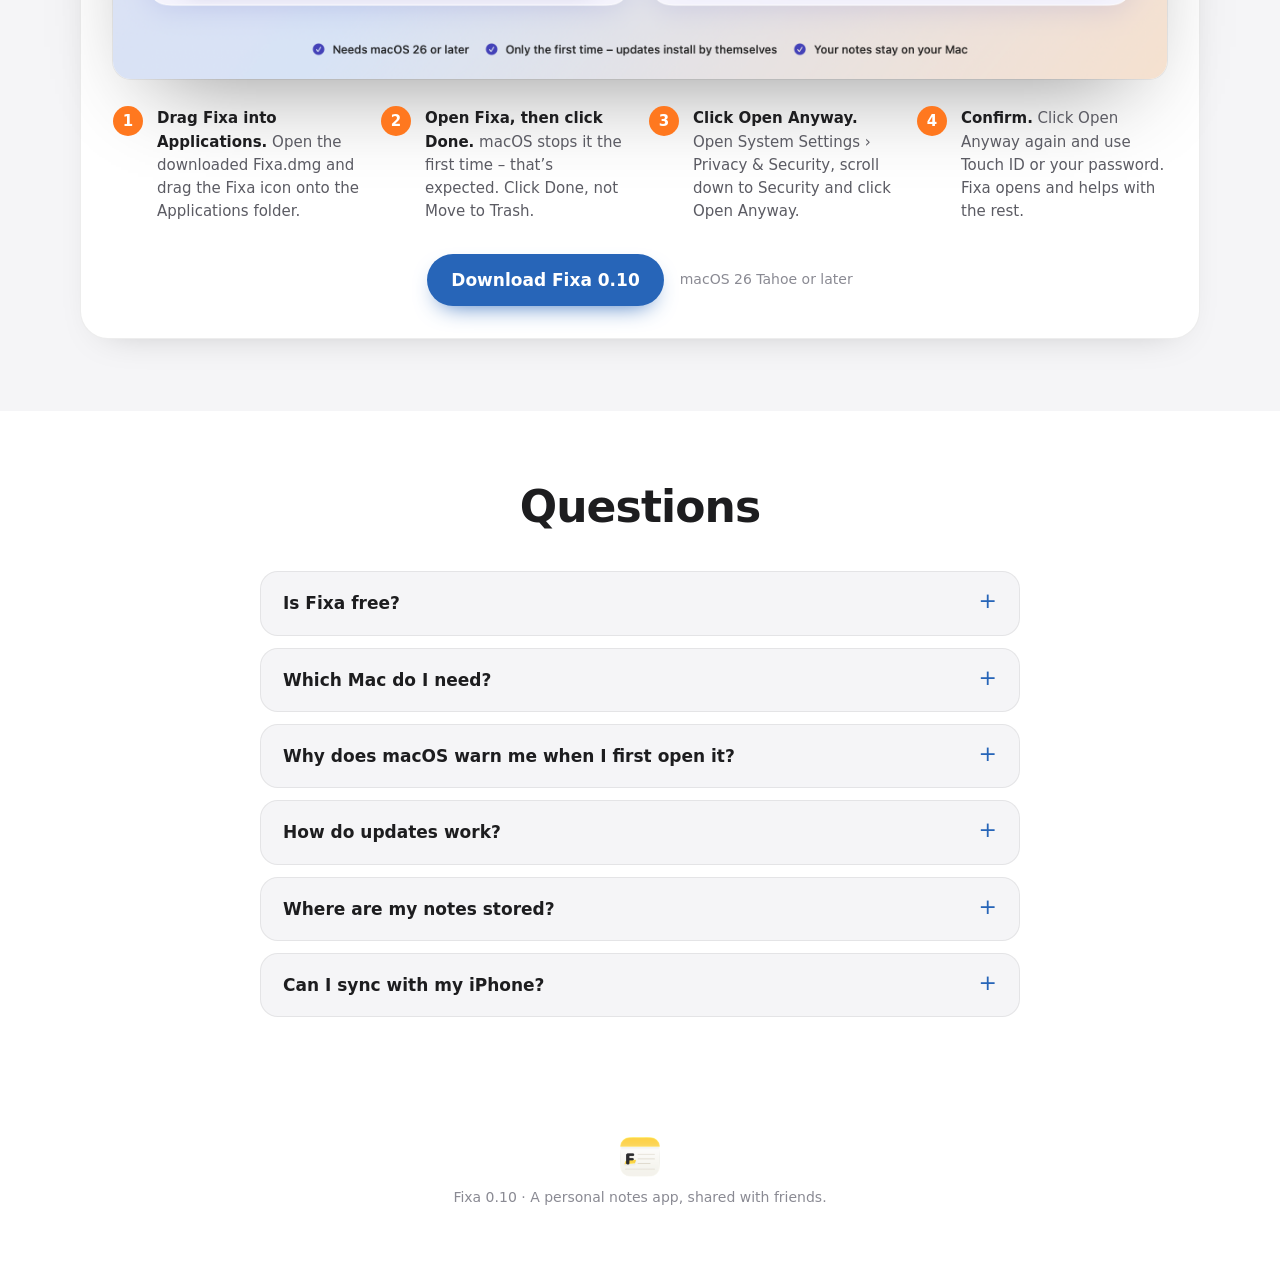
==== commit 0c944cd3: "Fixa 0.10 Co-Authored-By: Claude Opus 5.5 <noreply@anthropic.com>" ====
--- a/index.html
+++ b/index.html
@@ -43,7 +43,7 @@
                 </a>
                 <a class="button glass" href="#install">How to install</a>
             </div>
-            <p class="meta">Version 0.9 · macOS 26 Tahoe or later · Apple silicon and Intel · Free</p>
+            <p class="meta">Version 0.10 · macOS 26 Tahoe or later · Apple silicon and Intel · Free</p>
             <!-- Živé okno Fixy (demo.js); bez JavaScriptu snímek okna. -->
             <div class="fx" id="fixa-demo" aria-label="Try Fixa right here">
                 <noscript><img class="shot" src="images/window.png" width="2360" height="1480" alt="Fixa window: projects on the left, notes in the middle, the editor on the right"></noscript>
@@ -178,7 +178,7 @@
                     <li><strong>Confirm.</strong> Click Open Anyway again and use Touch ID or your password. Fixa opens and helps with the rest.</li>
                 </ol>
                 <div class="install-download">
-                    <a class="button" href="https://github.com/fixa-notes-app/fixa-notes-app.github.io/releases/latest/download/Fixa.dmg">Download Fixa 0.9</a>
+                    <a class="button" href="https://github.com/fixa-notes-app/fixa-notes-app.github.io/releases/latest/download/Fixa.dmg">Download Fixa 0.10</a>
                     <span>macOS 26 Tahoe or later</span>
                 </div>
             </div>
@@ -222,7 +222,7 @@
 
 <footer>
     <img src="images/icon.png" alt="">
-    Fixa 0.9 · A personal notes app, shared with friends.
+    Fixa 0.10 · A personal notes app, shared with friends.
 </footer>
 
 <script>
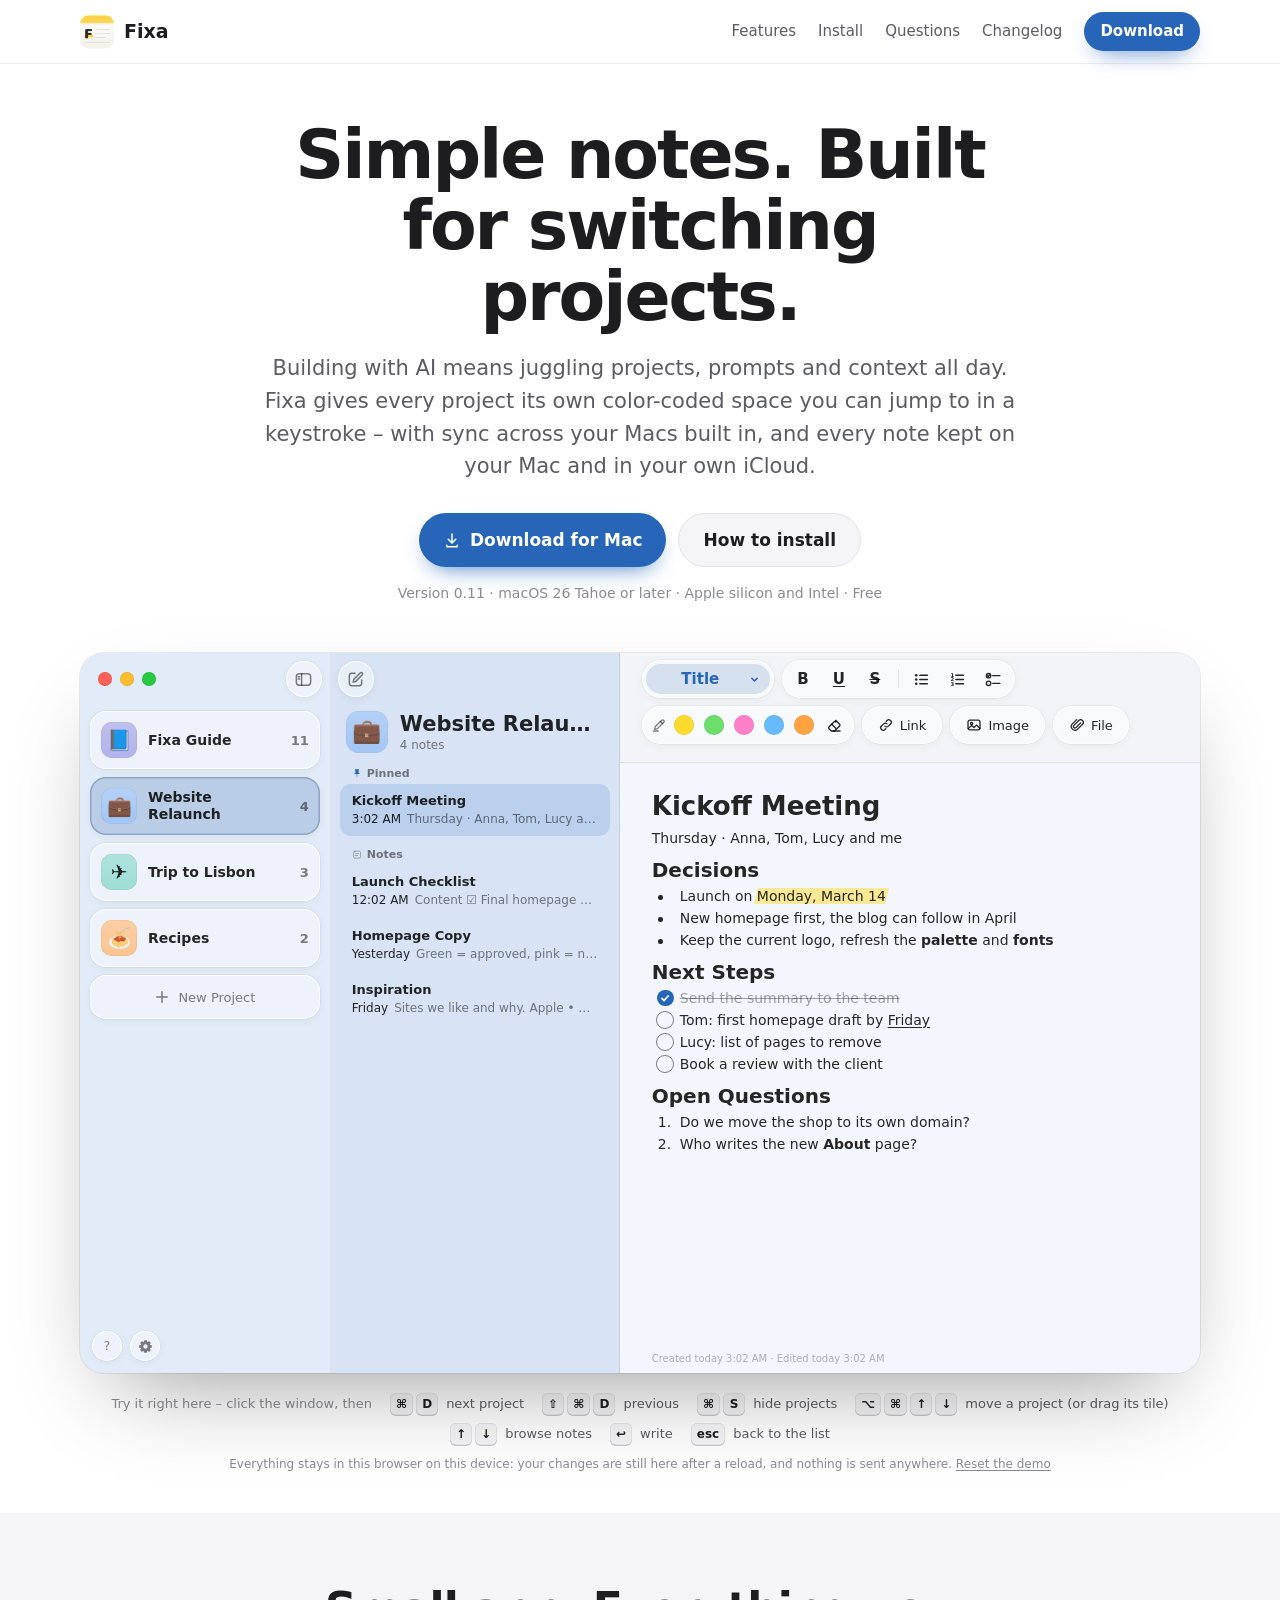
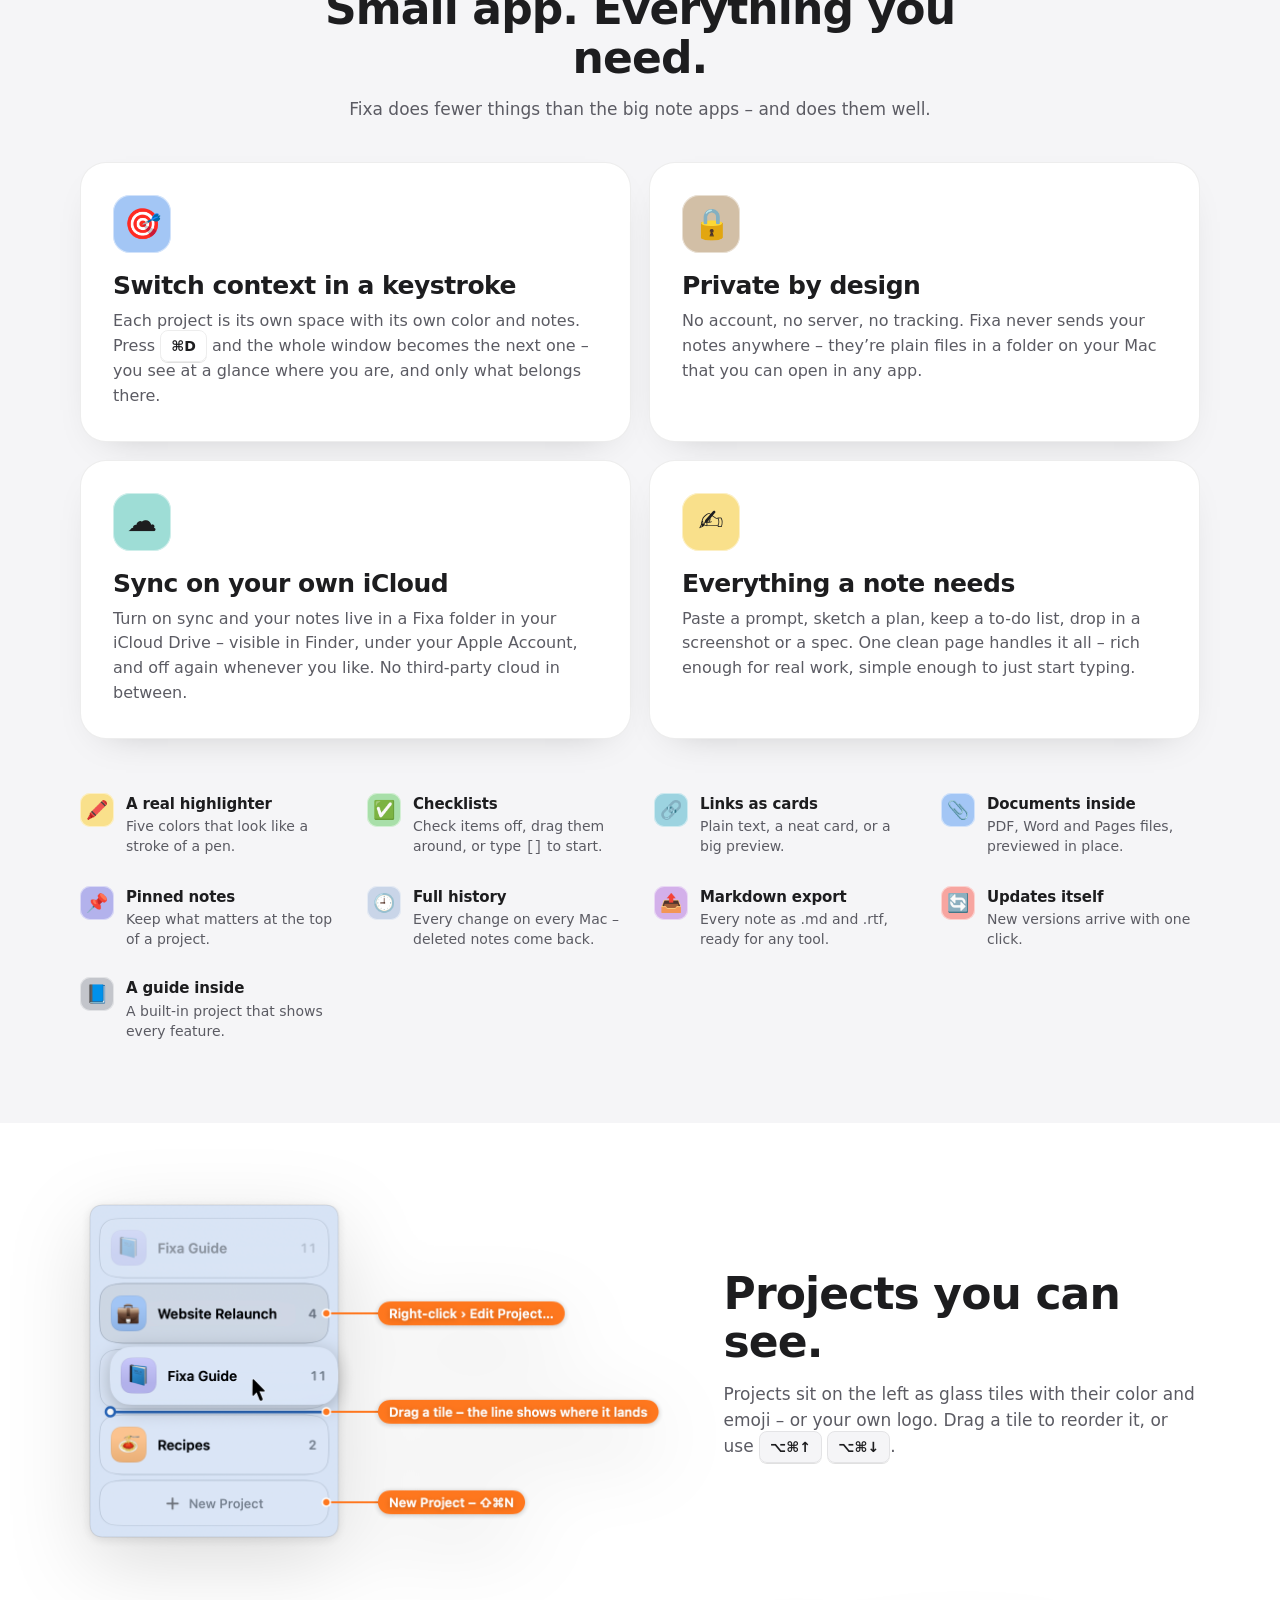
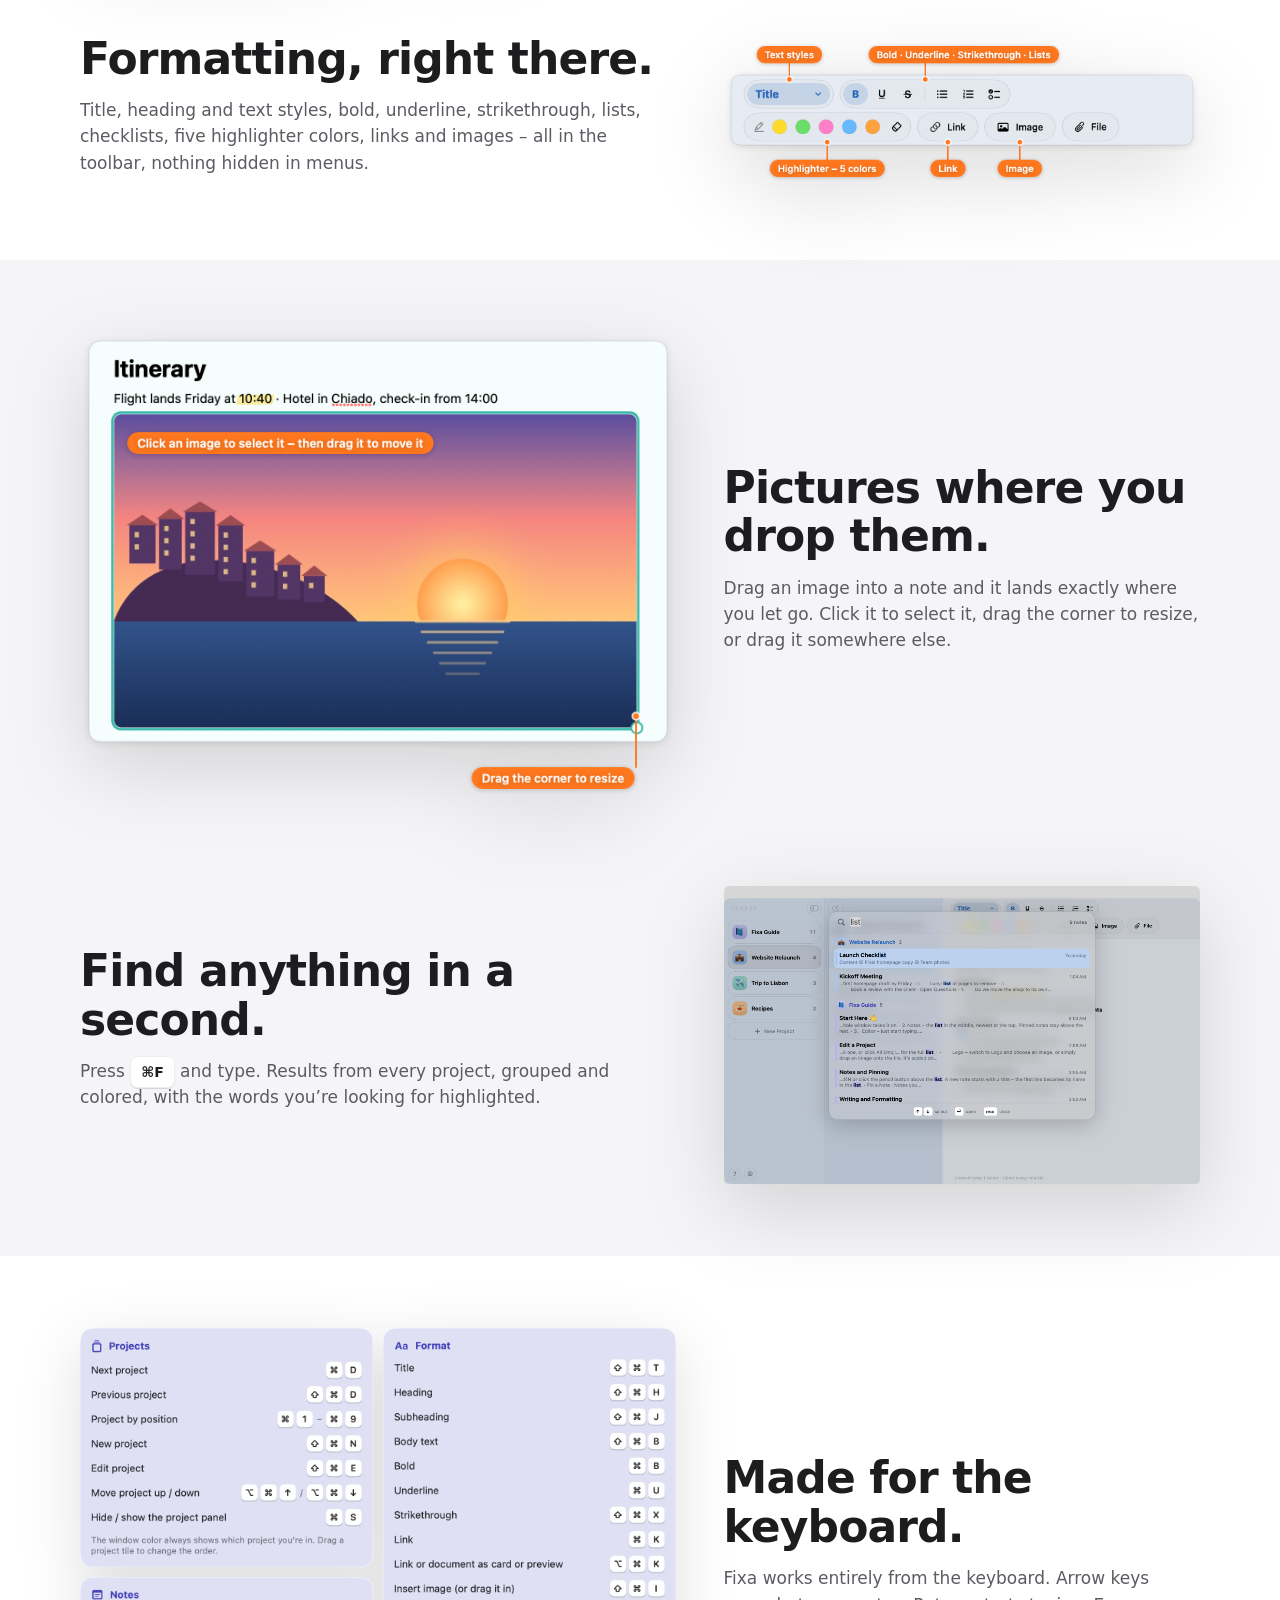
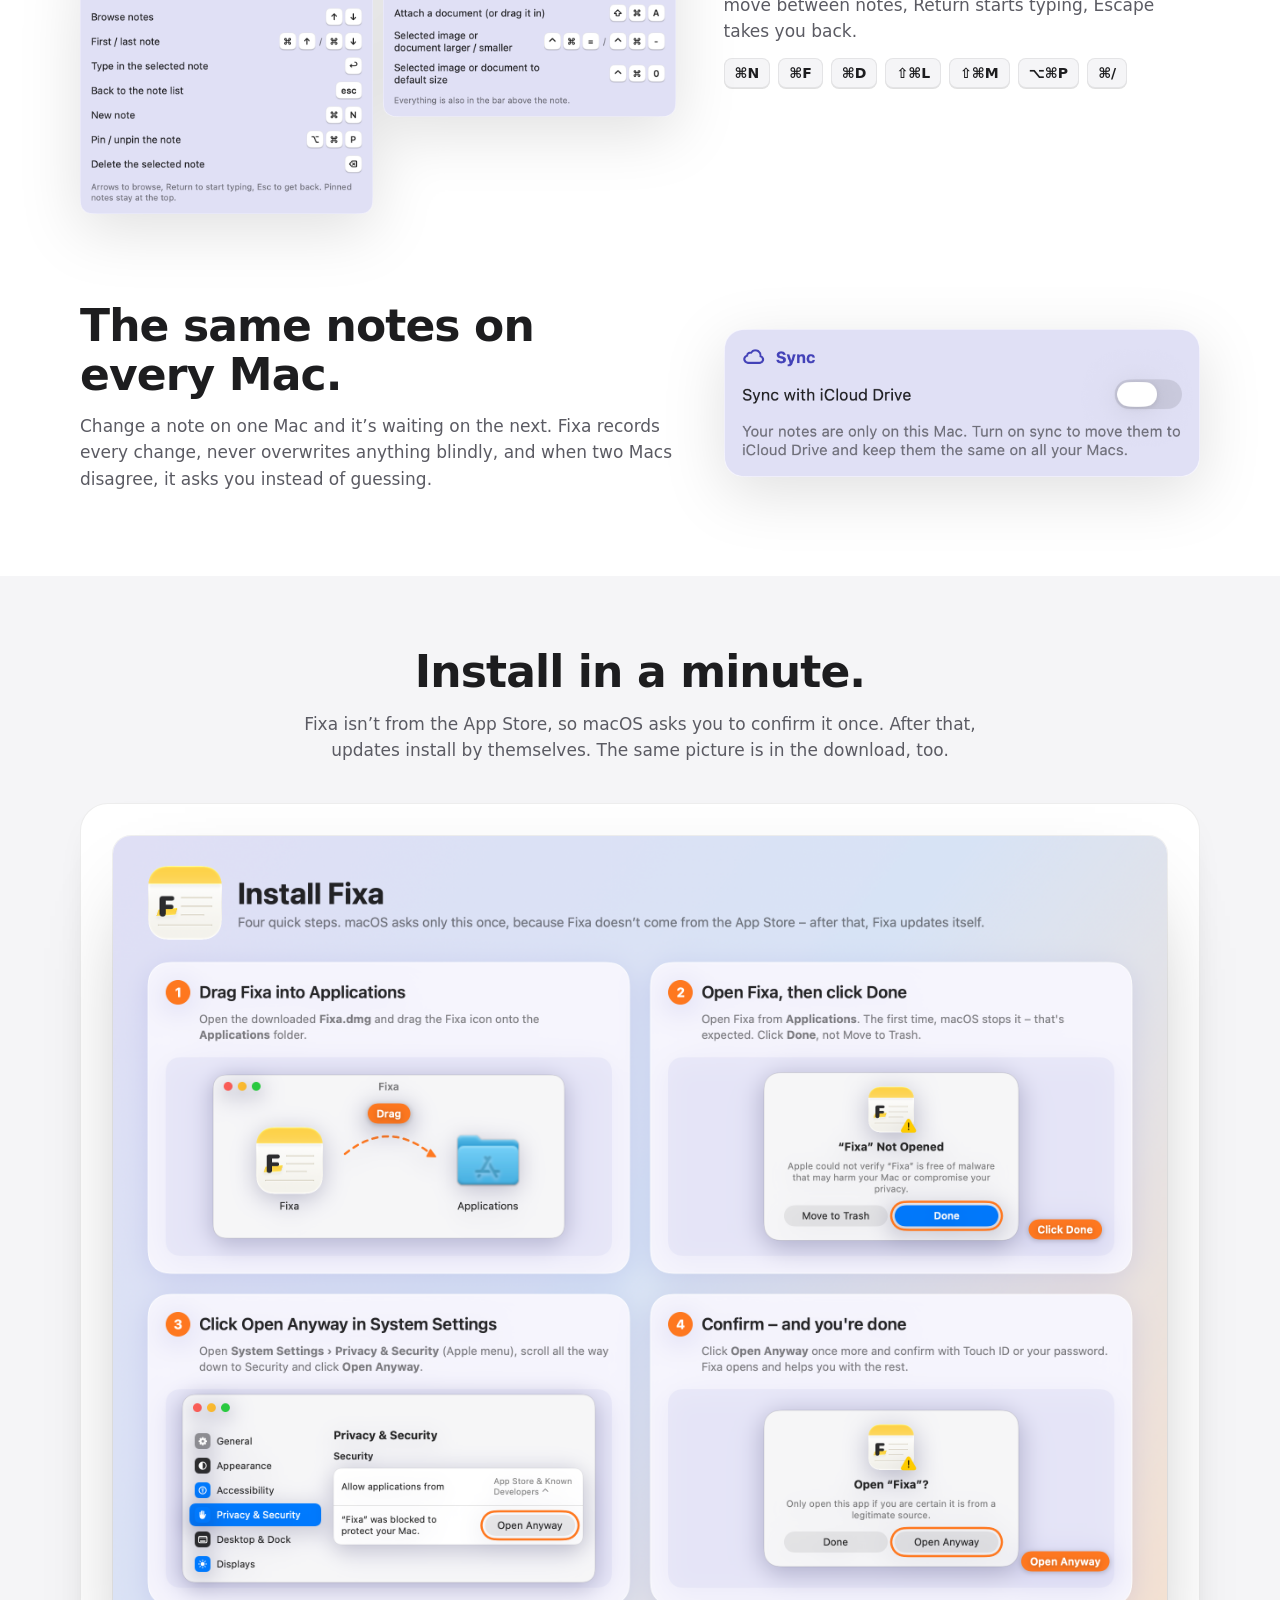
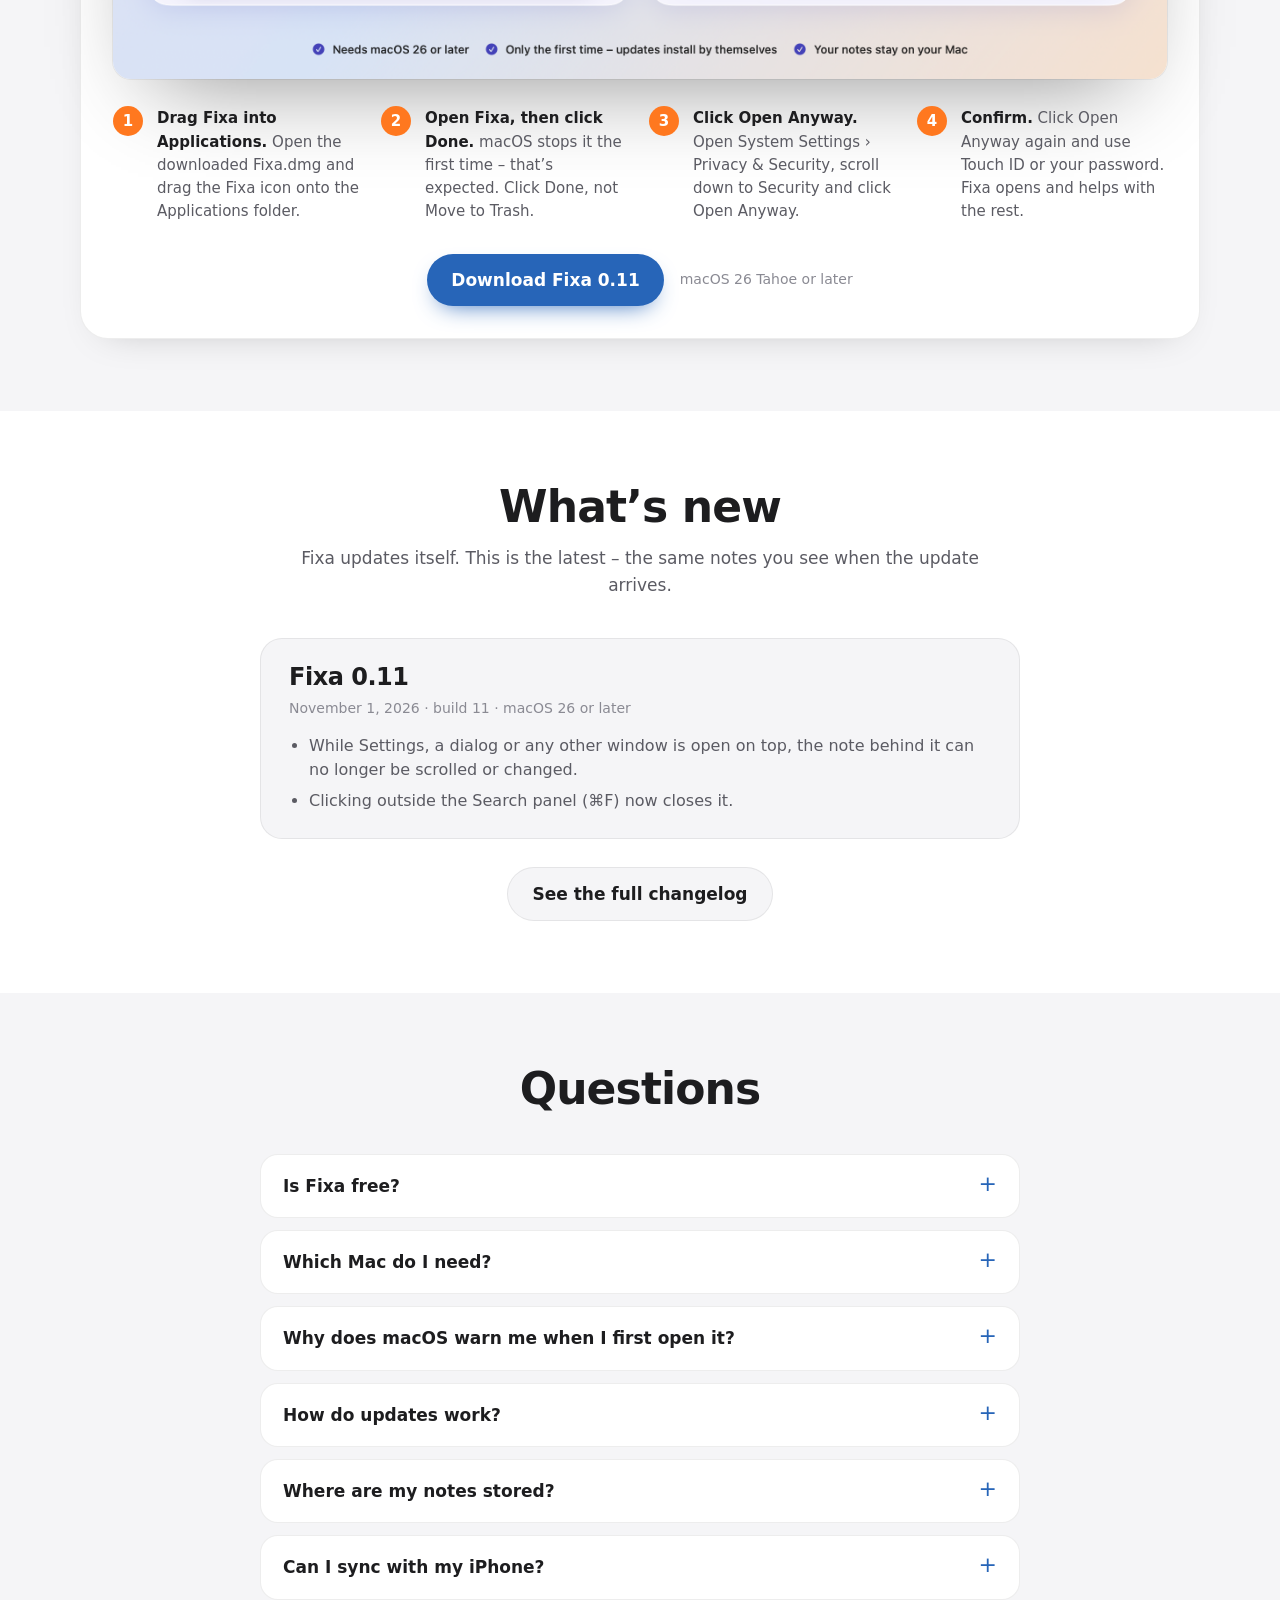
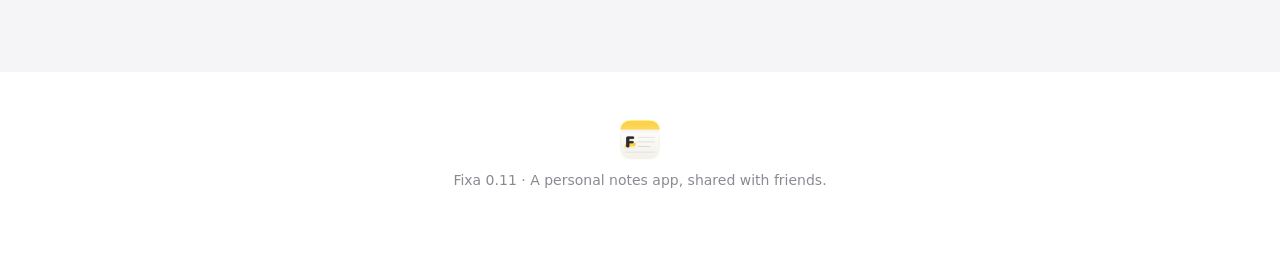
==== commit 866c809c: "Fixa 0.11 Co-Authored-By: Claude Opus 5.5 <noreply@anthropic.com>" ====
--- a/index.html
+++ b/index.html
@@ -26,6 +26,7 @@
             <a href="#features">Features</a>
             <a href="#install">Install</a>
             <a href="#faq">Questions</a>
+            <a href="changelog.html">Changelog</a>
             <a class="button small" href="https://github.com/fixa-notes-app/fixa-notes-app.github.io/releases/latest/download/Fixa.dmg">Download</a>
         </nav>
     </div>
@@ -43,7 +44,7 @@
                 </a>
                 <a class="button glass" href="#install">How to install</a>
             </div>
-            <p class="meta">Version 0.10 · macOS 26 Tahoe or later · Apple silicon and Intel · Free</p>
+            <p class="meta">Version 0.11 · macOS 26 Tahoe or later · Apple silicon and Intel · Free</p>
             <!-- Živé okno Fixy (demo.js); bez JavaScriptu snímek okna. -->
             <div class="fx" id="fixa-demo" aria-label="Try Fixa right here">
                 <noscript><img class="shot" src="images/window.png" width="2360" height="1480" alt="Fixa window: projects on the left, notes in the middle, the editor on the right"></noscript>
@@ -178,10 +179,27 @@
                     <li><strong>Confirm.</strong> Click Open Anyway again and use Touch ID or your password. Fixa opens and helps with the rest.</li>
                 </ol>
                 <div class="install-download">
-                    <a class="button" href="https://github.com/fixa-notes-app/fixa-notes-app.github.io/releases/latest/download/Fixa.dmg">Download Fixa 0.10</a>
+                    <a class="button" href="https://github.com/fixa-notes-app/fixa-notes-app.github.io/releases/latest/download/Fixa.dmg">Download Fixa 0.11</a>
                     <span>macOS 26 Tahoe or later</span>
                 </div>
             </div>
+        </div>
+    </section>
+
+    <section id="whats-new" data-project="lavender">
+        <div class="wrap">
+            <div class="section-head">
+                <h2>What’s new</h2>
+                <p>Fixa updates itself. This is the latest – the same notes you see when the update arrives.</p>
+            </div>
+            <div class="releases">
+<article class="release">
+    <h3><a href="changelog.html#v0.11">Fixa 0.11</a></h3>
+    <p class="release-meta"><time datetime="2026-11-01T18:18:39Z">November 1, 2026</time> · build 11 · macOS 26 or later</p>
+    <ul><li>While Settings, a dialog or any other window is open on top, the note behind it can no longer be scrolled or changed.</li><li>Clicking outside the Search panel (⌘F) now closes it.</li></ul>
+</article>
+            </div>
+            <div class="releases-more"><a class="button glass" href="changelog.html">See the full changelog</a></div>
         </div>
     </section>
 
@@ -222,7 +240,7 @@
 
 <footer>
     <img src="images/icon.png" alt="">
-    Fixa 0.10 · A personal notes app, shared with friends.
+    Fixa 0.11 · A personal notes app, shared with friends.
 </footer>
 
 <script>
--- a/style.css
+++ b/style.css
@@ -217,6 +217,33 @@
 .install-download { display: flex; flex-wrap: wrap; align-items: center; gap: 16px; justify-content: center; margin-top: 30px; }
 .install-download span { color: var(--ink-3); font-size: 14px; }
 
+/* Changelog (changelog.html) a poslední vydání na hlavní stránce – stejné texty jako v okně aktualizace.
+   Nadpis vydání je odkaz na sebe (kotva #v0.10); vydání z odkazu se po načtení ukáže pod lištou a zvýrazní. */
+.changelog { padding-top: 56px; }
+.changelog h1 { font-size: clamp(36px, 5vw, 52px); margin-bottom: 14px; }
+.releases { max-width: 760px; margin: 0 auto; display: grid; gap: 16px; }
+.release {
+    padding: 24px 28px;
+    border-radius: 22px;
+    background: var(--surface);
+    border: 1px solid var(--line);
+    scroll-margin-top: 16px;
+    transition: box-shadow 0.3s ease;
+}
+.release:target { box-shadow: 0 0 0 2px var(--accent), var(--shadow); }
+.release h2, .release h3 { display: flex; align-items: center; gap: 10px; margin: 0; font-size: 24px; line-height: 1.2; letter-spacing: -0.02em; }
+.release h2 a, .release h3 a { color: var(--ink); }
+.release h2 a:hover, .release h3 a:hover { text-decoration: none; color: var(--accent); }
+.release h2 a::after { content: "#"; margin-left: 8px; color: var(--accent); opacity: 0; transition: opacity 0.15s ease; }
+.release h2 a:hover::after, .release:target h2 a::after { opacity: 1; }
+.release-badge { padding: 3px 10px; border-radius: 999px; font-size: 12px; font-weight: 600; letter-spacing: 0; color: #fff; background: var(--accent); }
+@media (prefers-color-scheme: dark) { .release-badge { color: #111; } }
+.release-meta { margin: 6px 0 14px; font-size: 14px; color: var(--ink-3); }
+.release ul { margin: 0; padding-left: 20px; color: var(--ink-2); font-size: 16px; }
+.release li + li { margin-top: 6px; }
+.releases-more { margin-top: 28px; text-align: center; }
+.bar nav a[aria-current="page"] { color: var(--ink); font-weight: 600; }
+
 /* Otázky */
 .faq { max-width: 760px; margin: 0 auto; display: grid; gap: 12px; }
 details {
--- a/demo.css
+++ b/demo.css
@@ -408,6 +408,30 @@
 .fx-file.card .fx-file-icon { width: 30px; height: 36px; font-size: 9px; border-radius: 4px; }
 .fx-file.card .fx-file-text { padding: 0; }
 .fx-file.card .fx-file-name { font-size: 13px; }
+
+/* Velikost dokumentu jako u obrázku: úchyt vpravo dole se ukáže při najetí myší (klik dokument otevírá),
+   vybraný (po změně velikosti) má jemné podbarvení v akcentu. */
+.fx-doc .fx-file { position: relative; touch-action: pan-y; }
+.fx-doc .fx-file::after {
+    content: "";
+    position: absolute;
+    right: 5px;
+    bottom: 5px;
+    width: 12px;
+    height: 12px;
+    box-sizing: border-box;
+    border-radius: 50%;
+    background: #fff;
+    border: 2px solid var(--fx-accent);
+    box-shadow: 0 1px 3px rgba(0, 0, 0, 0.2);
+    opacity: 0;
+    transition: opacity 0.15s ease;
+    pointer-events: none;
+}
+.fx-doc .fx-file:hover::after, .fx-doc .fx-file.fx-selected::after, .fx-doc .fx-file.fx-sizing::after { opacity: 1; }
+.fx-doc .fx-file.fx-on-handle, .fx-doc .fx-file.fx-sizing { cursor: nwse-resize; }
+.fx-doc .fx-file.fx-selected { box-shadow: inset 0 0 0 0.5px color-mix(in srgb, var(--fx-label) 14%, transparent), 0 0 0 2.5px var(--fx-accent); }
+@media (hover: none) { .fx-doc .fx-file::after { opacity: 1; } }
 
 /* Karta odkazu */
 .fx-card {
